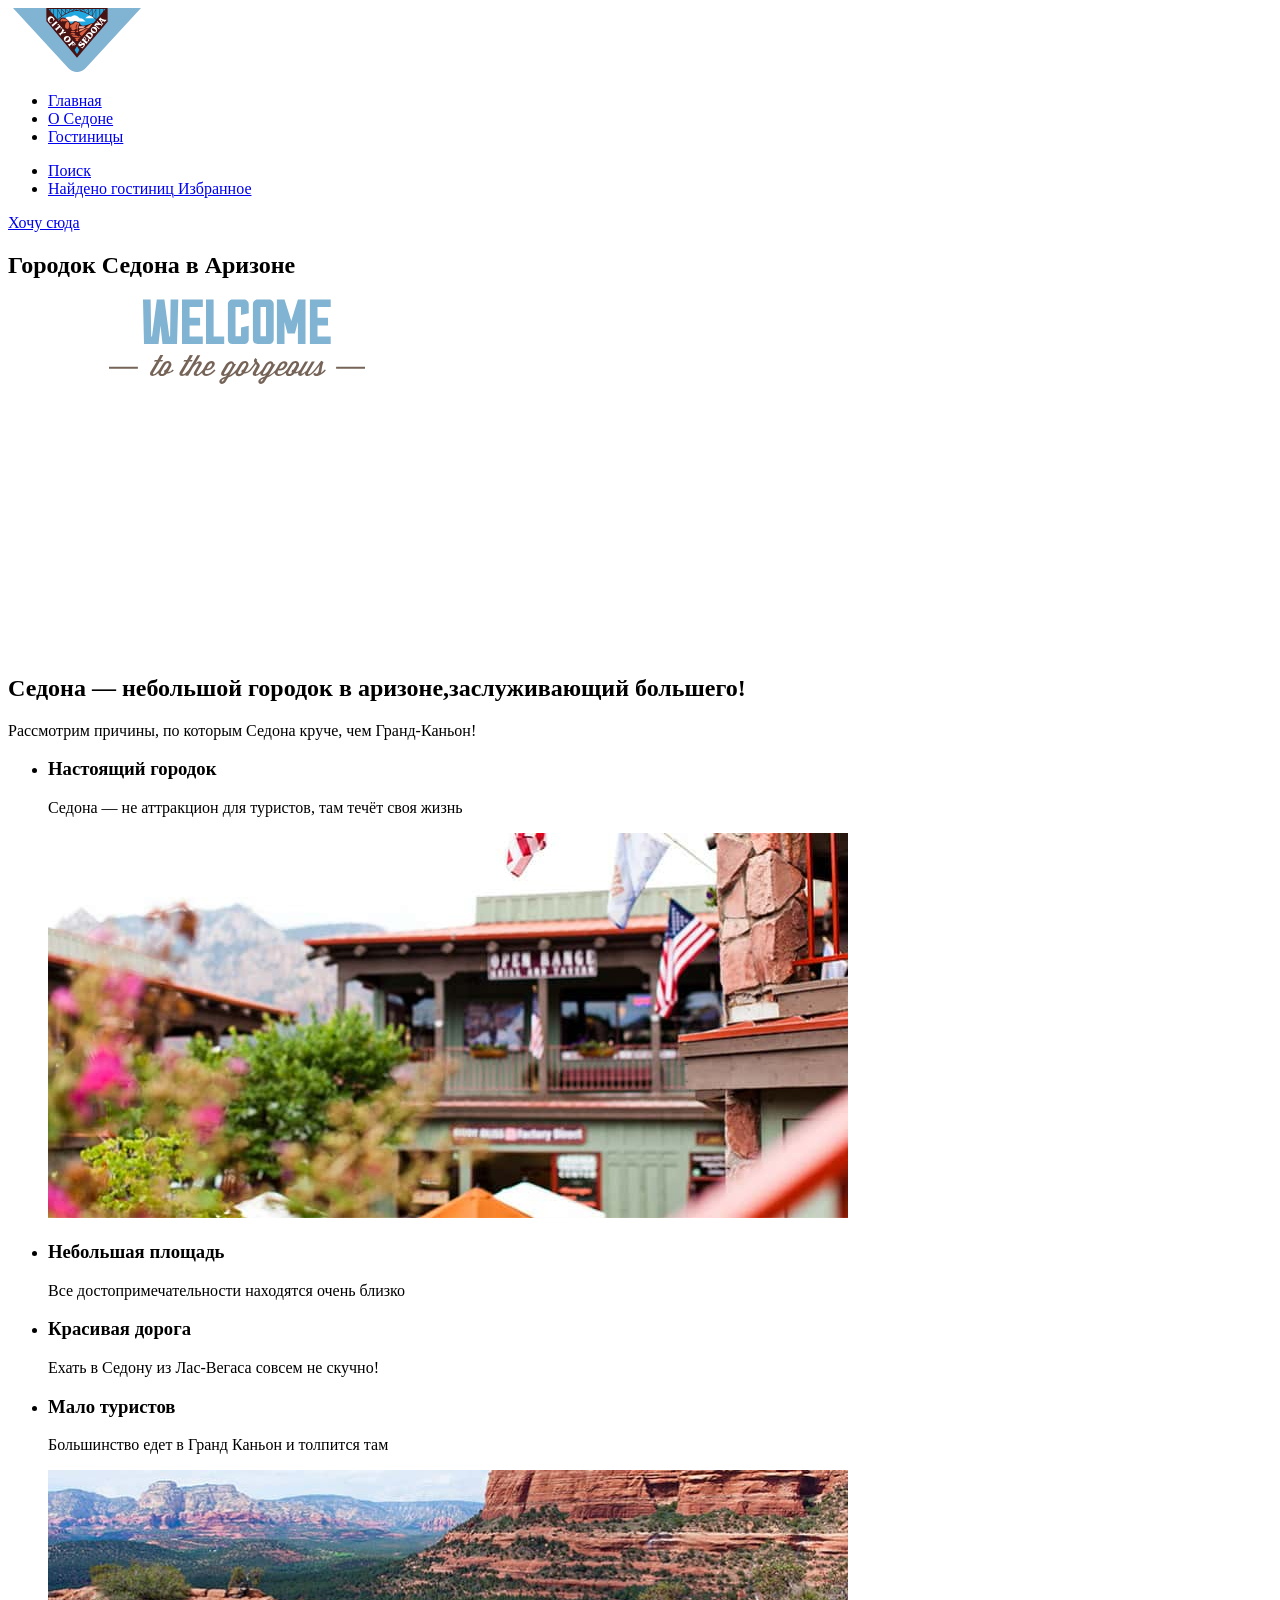
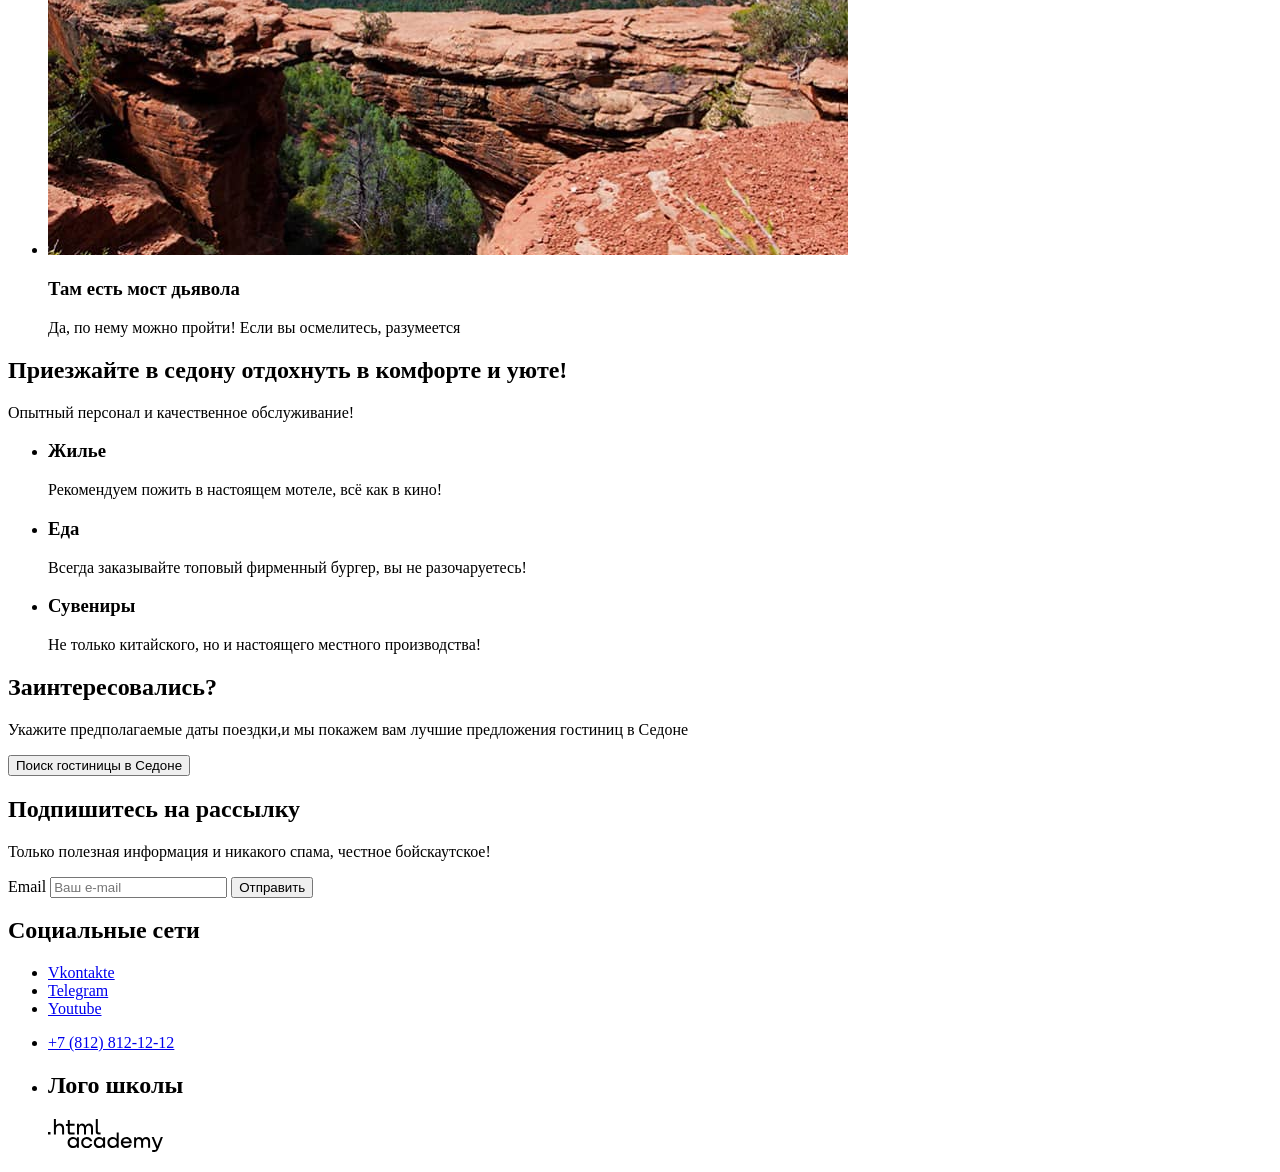
==== index.html @ 01685d56 "Добавляет все изображения" ====
<!DOCTYPE html>
<html lang="ru">

  <head>
    <meta charset="utf-8">
    <title>Седона-небольшой городок в Аризоне!</title>
  </head>

  <body>
    <header class="page-hedaer">
      <a href="/"><img class="page-header-logo" src="images/logo/logo-sedona.svg" width="138" height="64" alt="Логотип городка Седона в Аризоне"></a>
      <nav class="navigation">
        <ul class="navigation-list">
          <li class="navigation-item">
            <a class="navigation-link current" href="index.html">Главная</a>
          </li>
          <li class="navigation-item">
            <a class="navigation-link" href="#">О Седоне</a>
          </li>
          <li class="navigation-item">
            <a class="navigation-link" href="catalog.html">Гостиницы</a>
          </li>
        </ul>
        <ul class="navigation-list navigation-user">
          <li class="navigation-item">
            <a class="navigation-link-search" href="#">
              <span class="visualy-hidden">
                Поиск
              </span>
            </a>
          </li>
          <li class="navigation-item">
            <a class="navigation-link-favorites" href="#">
              <span class="visually-hidden">
                <span class="favorite-number">Найдено гостиниц</span>
                Избранное
              </span>
            </a>
          </li>
        </ul>
      </nav>
      <a class="navigation-button" href="#">Хочу сюда</a>
    </header>
    <main class="main-index">
      <section class="hero">
        <h1 class="visually-hidden">Городок Седона в Аризоне</h1>
        <img class="logo" src="images/logo/logo-welcome.svg" width="458" height="352" alt="Welcome to the gargeous Sedona, because the Grand Canyon sucks!">
      </section>
      <section class="advantages-photo">
        <h2 class="main-title">Седона — небольшой городок в аризоне,заслуживающий большего!</h2>
        <p class="main-description">Рассмотрим причины, по которым Седона круче, чем Гранд-Каньон!</p>
        <ul class="advantages-list">
          <li class="advantages-item-main">
            <h3 class="advantages-title-main">Настоящий городок</h3>
            <p class="advantages-description-main">Седона — не аттракцион для туристов, там течёт своя жизнь</p>
            <img class="advantages-sity" src="images/photo-1.jpg" width="800" height="385" alt="улицы Седоны">
          </li>
          <li class="advantages-item">
            <h3 class="advantages-title">Небольшая площадь</h3>
            <p class="advantages-description">Все достопримечательности находятся очень близко</p>
          </li>
          <li class="advantages-item-also">
            <h3 class="advantages-title">Красивая дорога</h3>
            <p class="advantages-description">Ехать в Седону из Лас-Вегаса совсем не скучно!</p>
          </li>
          <li class="advantages-item">
            <h3 class="advantages-title">Мало туристов</h3>
            <p class="advantages-description">Большинство едет в Гранд Каньон и толпится там</p>
          </li>
          <li class="advantages-item-photo">
            <img class="advantages-mountain" src="images/photo-2.jpg" width="800" height="385" alt="фотография моста дьявола">
            <h3 class="advantages-title-main">Там есть мост дьявола</h3>
            <p class="advantages-description-main">Да, по нему можно пройти! Если вы осмелитесь, разумеется</p>
          </li>
        </ul>
      </section>
      <section class="services">
        <h2 class="services-title">Приезжайте в седону отдохнуть в комфорте и уюте!</h2>
        <p class="services-description">Опытный персонал и качественное обслуживание!</p>
        <ul class="services-list">
          <li class="services-item-also">
            <h3 class="services-title">Жилье</h3>
            <p class="services-description">Рекомендуем пожить в настоящем мотеле, всё как в кино!</p>
          </li>
          <li class="services-item">
            <h3 class="services-item">Еда</h3>
            <p class="services-description">Всегда заказывайте топовый фирменный бургер, вы не разочаруетесь!</p>
          </li>
          <li class="services-item-also">
            <h3 class="services-title">Сувениры</h3>
            <p class="services-description">Не только китайского, но и настоящего местного производства!</p>
          </li>
        </ul>
      </section>
      <section class="booking">
        <h2 class="booking-title">Заинтересовались?</h2>
        <p class="booking-description">Укажите предполагаемые даты поездки,и мы покажем вам лучшие предложения гостиниц
          в Седоне</p>
        <button class="search" type="button">Поиск гостиницы в Седоне</button>
      </section>
      <section class="subscribe">
        <h2 class="subscribe-title">Подпишитесь на рассылку</h2>
        <p class="subscribe-description">Только полезная информация и никакого спама, честное бойскаутское!</p>
        <form class="newsletter-form" action="https://echo.htmlacademy.ru/" method="post">
          <label for="newsletter-email">Email</label>
          <input class="field" placeholder="Ваш e-mail" type="email" name="newsletter-email" id="newsletter-email"
            required>
          <button class="button newsletter-button" type="submit">Отправить</button>
        </form>
      </section>
    </main>
    <footer class="page-footer">
      <section class="footer-social">
        <h2 class="visually-hidden">Социальные сети</h2>
        <ul class="social-list">
          <li class="social-item">
            <a class="social" href="https://vk.com/htmlacademy">
              <span class="visually-hidden">Vkontakte</span>
            </a>
          </li>
          <li class="social-item">
            <a class="social" href="https://t.me/htmlacademy">
              <span class="visually-hidden">Telegram</span>
            </a>
          </li>
          <li class="social-item">
            <a class="social" href="https://www.youtube.com/user/htmlacademyru">
              <span class="visually-hidden">Youtube</span>
            </a>
          </li>
        </ul>
        <ul>
          <li>
            <a class="footer-contacts-address-phone" href="tel:+7812812112">+7 (812) 812-12-12</a>
          </li>
        </ul>
        <ul>
          <li>
            <h2 class="visually-hidden">Лого школы</h2>
            <a href="https://htmlacademy.ru"><img class="footer-school-logo" src="images/logo/logo-htmlacademy.svg" width="115" height="33" alt="Логотип HTML ACADEMY"></a>
          </li>
        </ul>
      </section>
    </footer>
  </body>

</html>
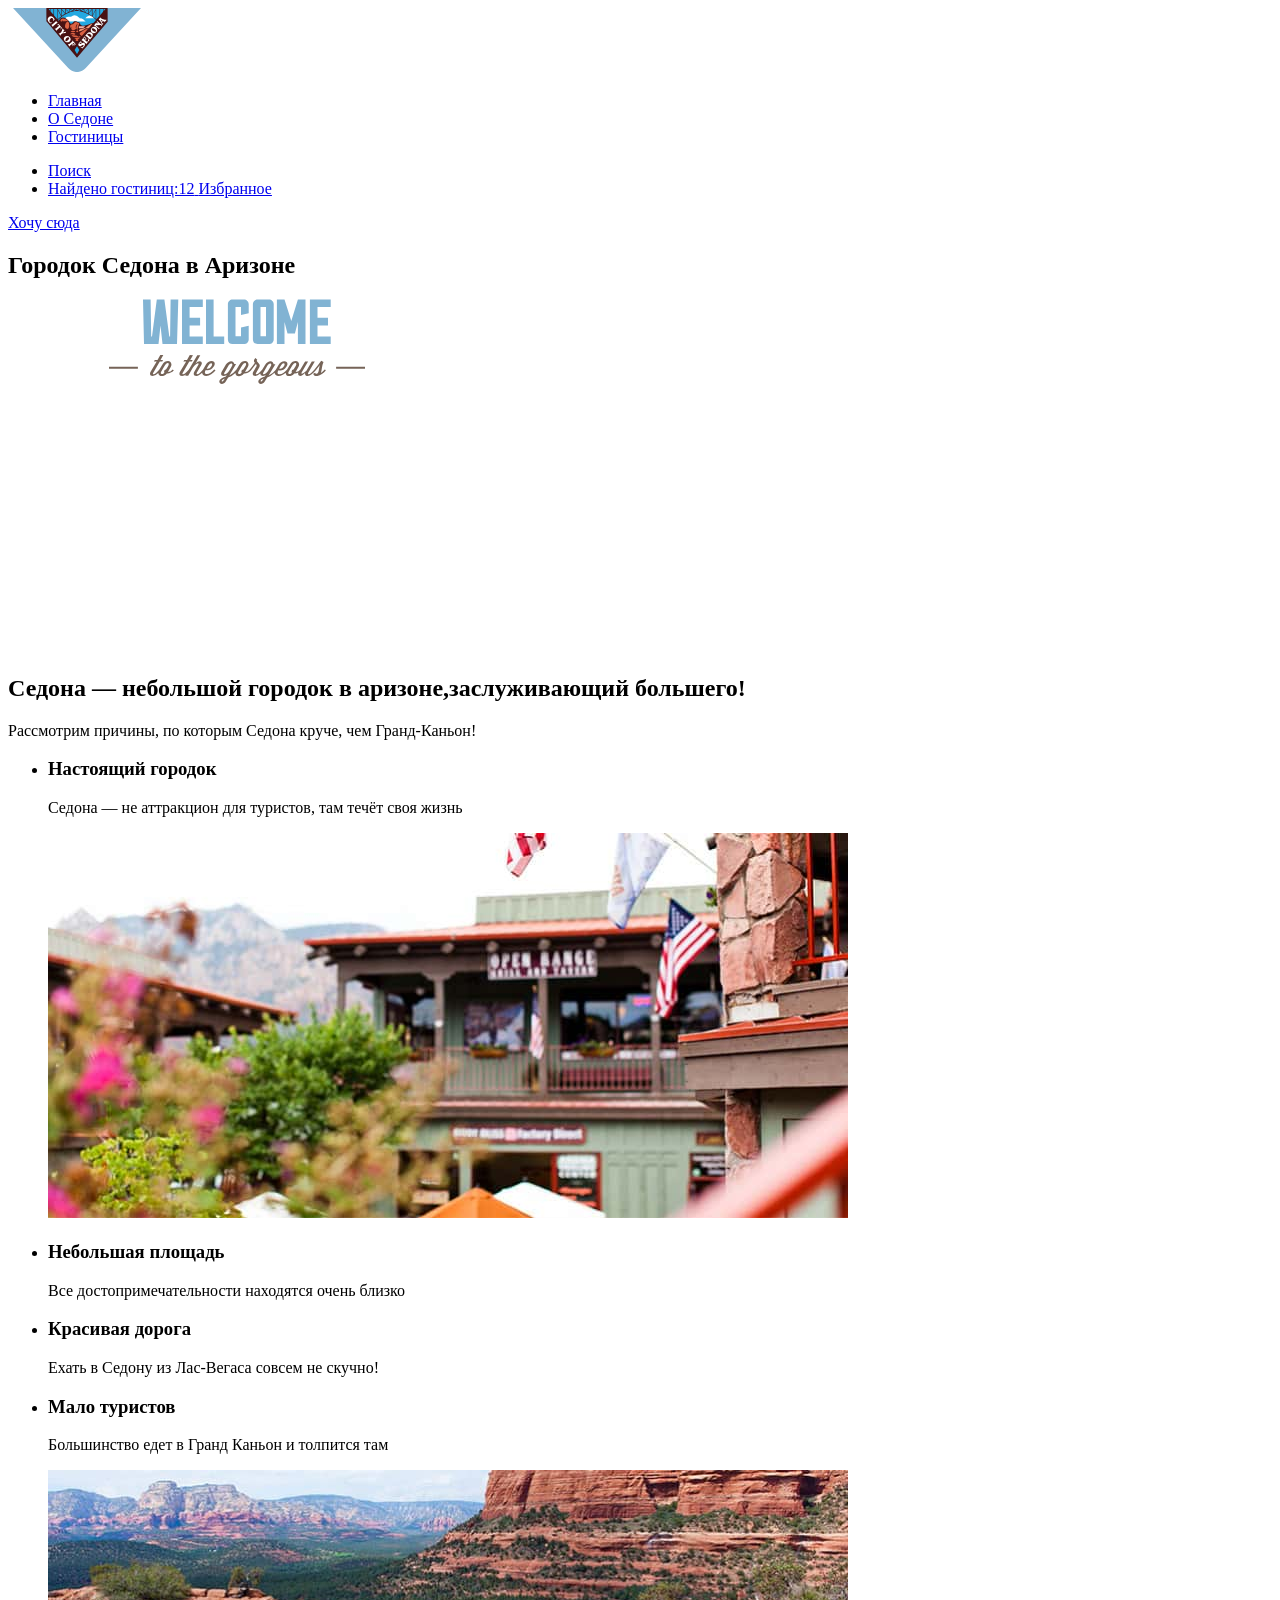
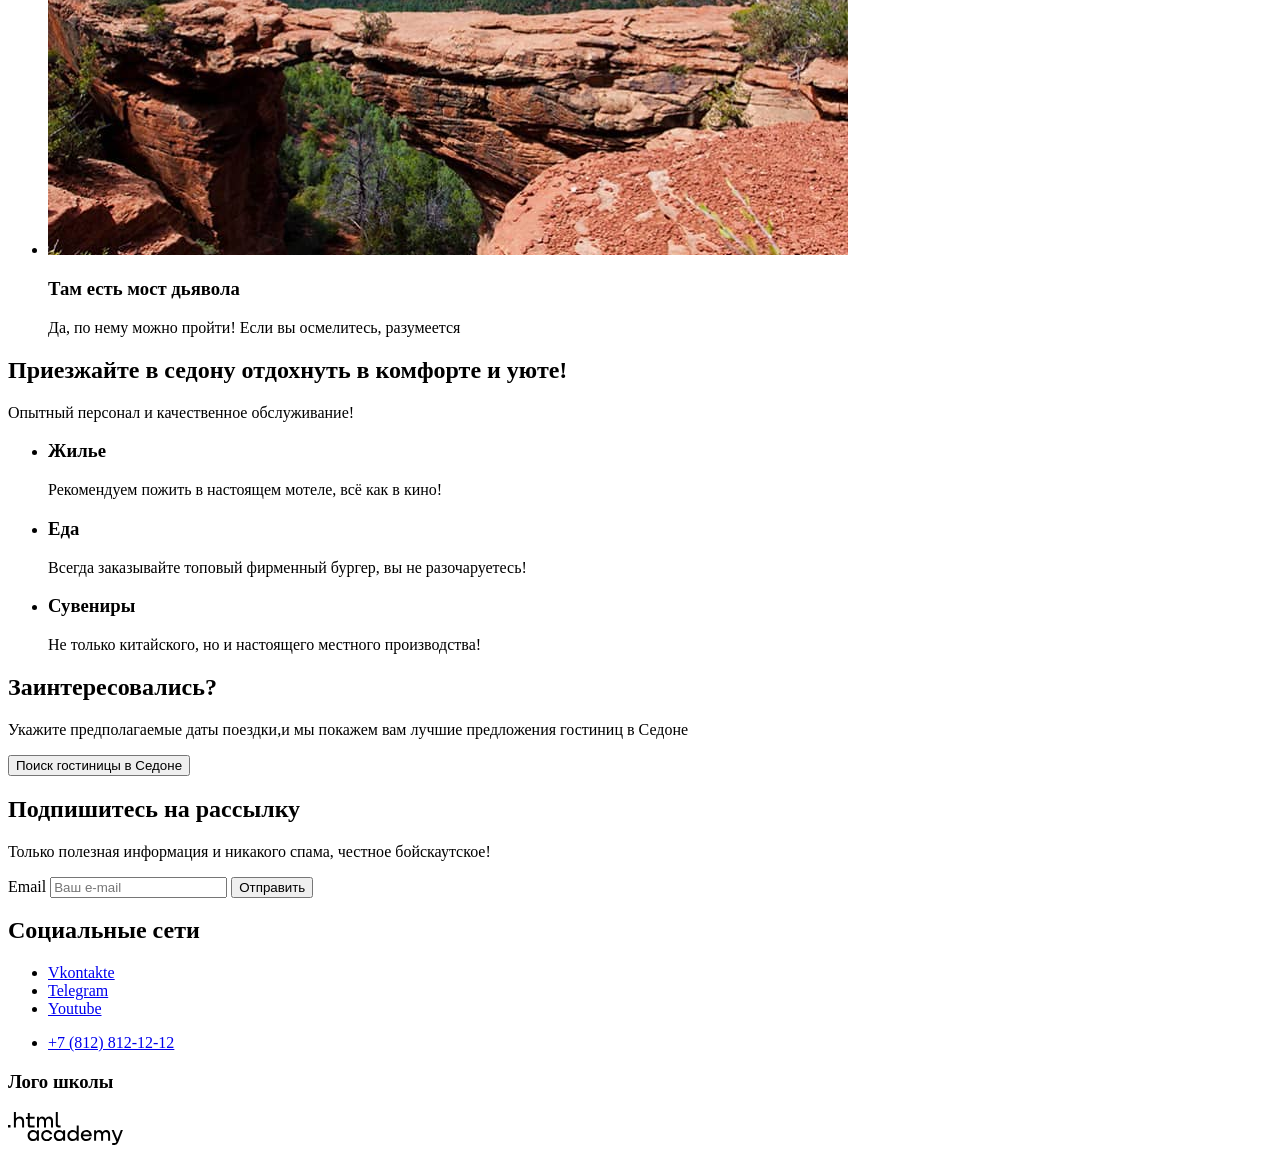
==== commit 06d31fa0: "Исправляет ошибки,добавляет картинки" ====
--- a/index.html
+++ b/index.html
@@ -3,12 +3,14 @@
 
   <head>
     <meta charset="utf-8">
+    <link rel="stylesheet" href="style/style.css">
     <title>Седона-небольшой городок в Аризоне!</title>
   </head>
 
   <body>
     <header class="page-hedaer">
-      <a href="/"><img class="page-header-logo" src="images/logo/logo-sedona.svg" width="138" height="64" alt="Логотип городка Седона в Аризоне"></a>
+      <a href="/"><img class="page-header-logo" src="images/logo/logo-sedona.svg" width="138" height="64"
+          alt="Логотип городка Седона в Аризоне"></a>
       <nav class="navigation">
         <ul class="navigation-list">
           <li class="navigation-item">
@@ -31,8 +33,8 @@
           </li>
           <li class="navigation-item">
             <a class="navigation-link-favorites" href="#">
+              <span class="favorite-number">Найдено гостиниц:12</span>
               <span class="visually-hidden">
-                <span class="favorite-number">Найдено гостиниц</span>
                 Избранное
               </span>
             </a>
@@ -44,7 +46,8 @@
     <main class="main-index">
       <section class="hero">
         <h1 class="visually-hidden">Городок Седона в Аризоне</h1>
-        <img class="logo" src="images/logo/logo-welcome.svg" width="458" height="352" alt="Welcome to the gargeous Sedona, because the Grand Canyon sucks!">
+        <img class="logo" src="images/logo/logo-welcome.svg" width="458" height="352"
+          alt="Welcome to the gargeous Sedona, because the Grand Canyon sucks!">
       </section>
       <section class="advantages-photo">
         <h2 class="main-title">Седона — небольшой городок в аризоне,заслуживающий большего!</h2>
@@ -68,7 +71,8 @@
             <p class="advantages-description">Большинство едет в Гранд Каньон и толпится там</p>
           </li>
           <li class="advantages-item-photo">
-            <img class="advantages-mountain" src="images/photo-2.jpg" width="800" height="385" alt="фотография моста дьявола">
+            <img class="advantages-mountain" src="images/photo-2.jpg" width="800" height="385"
+              alt="фотография моста дьявола">
             <h3 class="advantages-title-main">Там есть мост дьявола</h3>
             <p class="advantages-description-main">Да, по нему можно пройти! Если вы осмелитесь, разумеется</p>
           </li>
@@ -134,12 +138,10 @@
             <a class="footer-contacts-address-phone" href="tel:+7812812112">+7 (812) 812-12-12</a>
           </li>
         </ul>
-        <ul>
-          <li>
-            <h2 class="visually-hidden">Лого школы</h2>
+        <section class="logo">
+          <h3 class="visually-hidden">Лого школы</h3>
             <a href="https://htmlacademy.ru"><img class="footer-school-logo" src="images/logo/logo-htmlacademy.svg" width="115" height="33" alt="Логотип HTML ACADEMY"></a>
-          </li>
-        </ul>
+        </section>
       </section>
     </footer>
   </body>
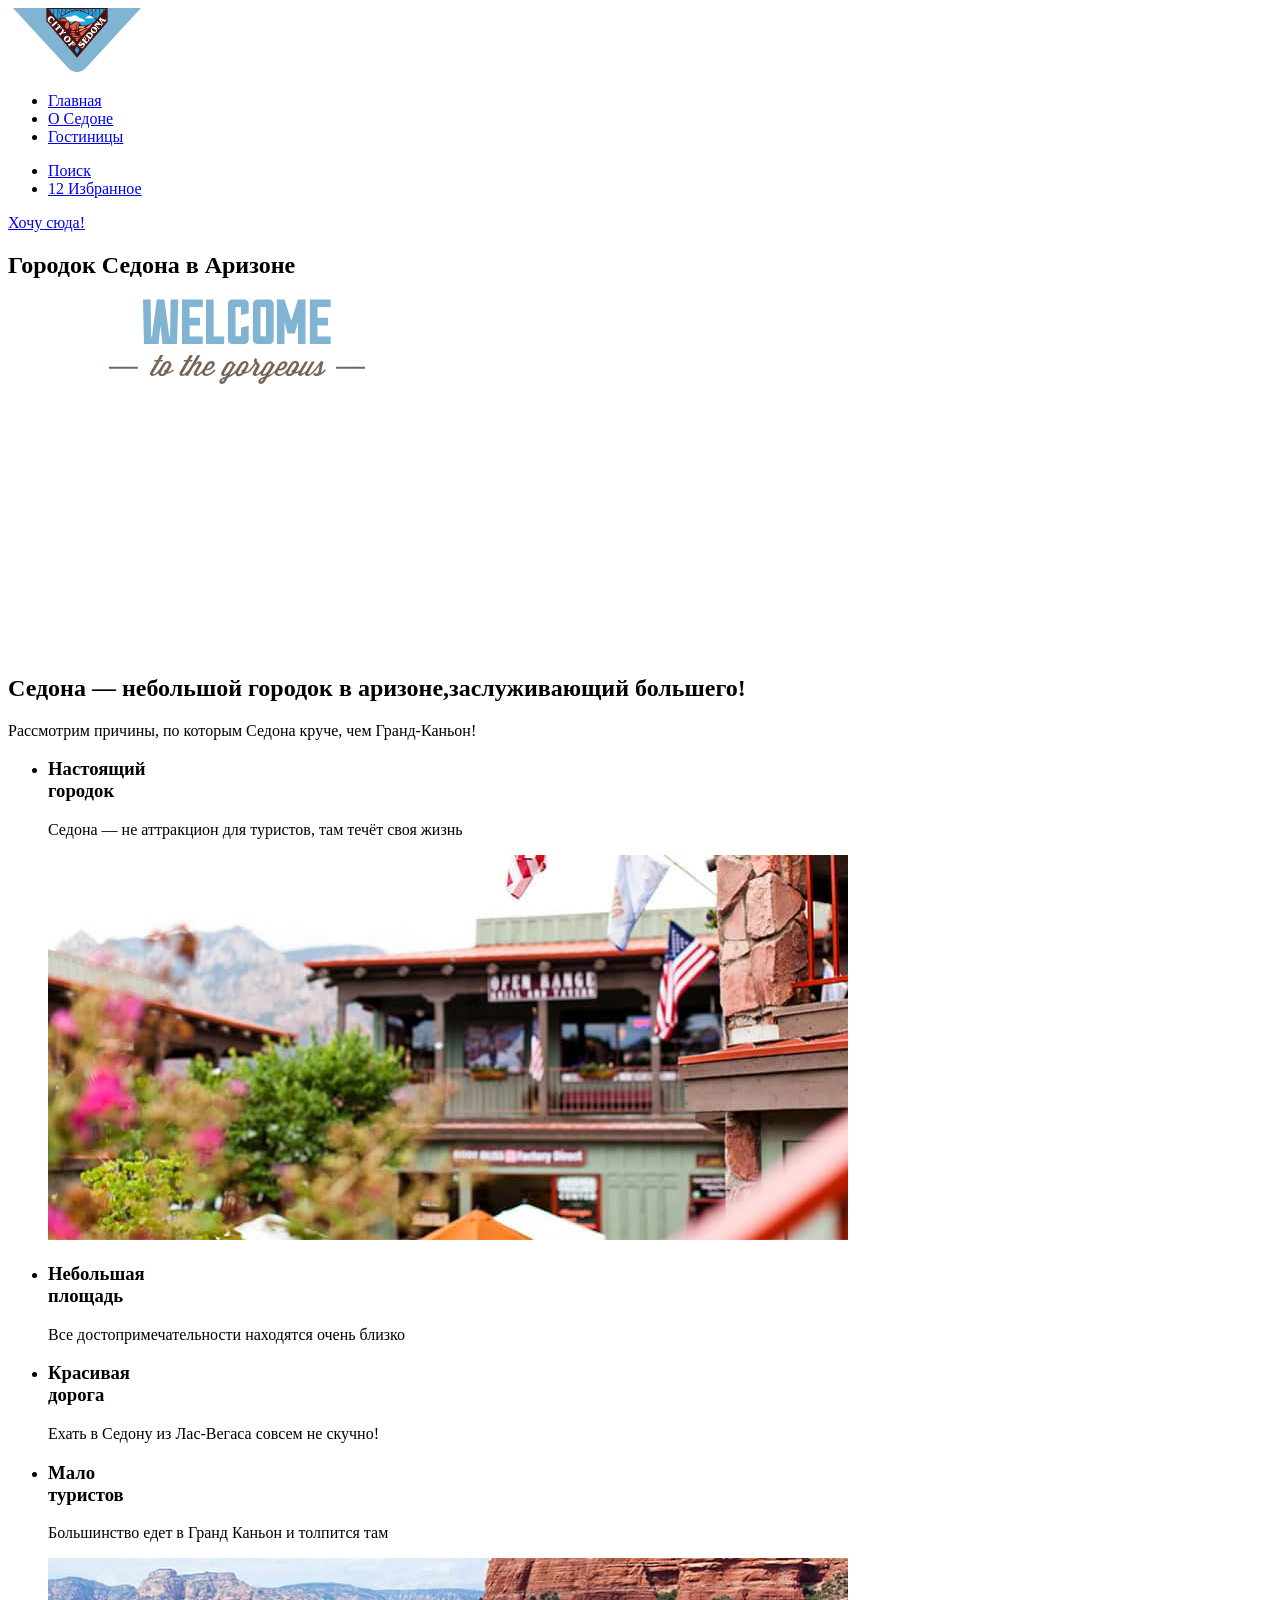
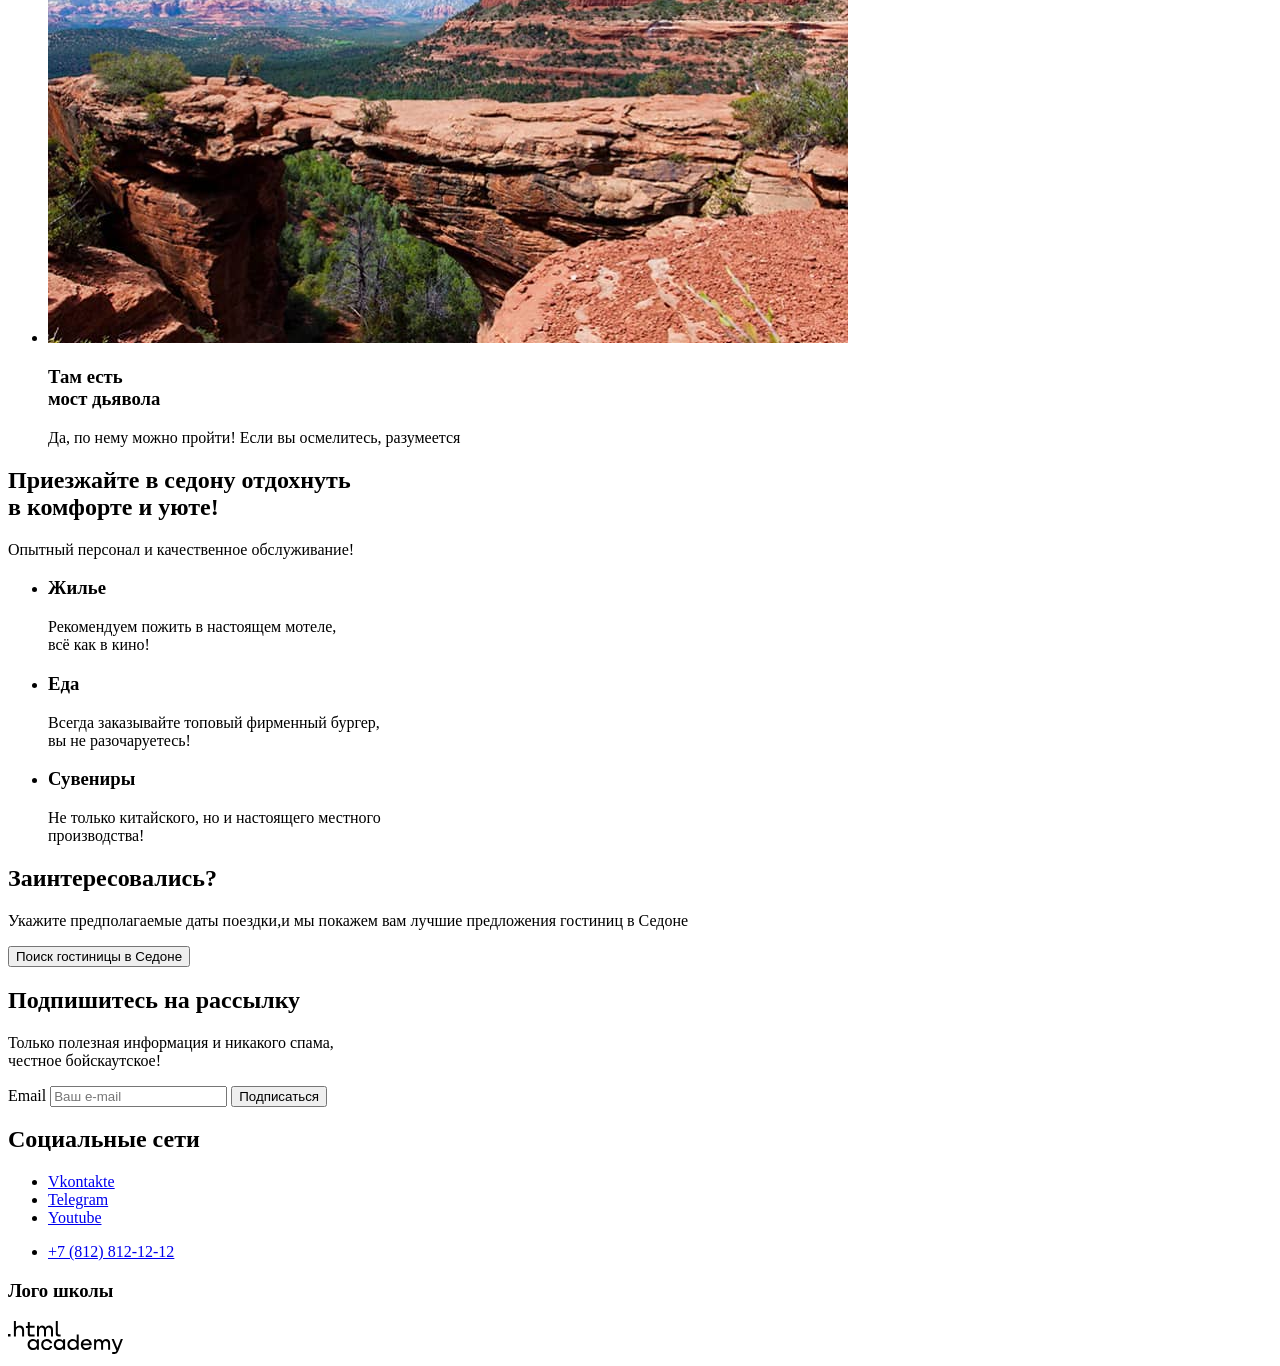
==== commit ff4d8635: "Добавляет стили" ====
--- a/index.html
+++ b/index.html
@@ -8,13 +8,14 @@
   </head>
 
   <body>
-    <header class="page-hedaer">
+    <div class="background">
+    <header class="page-header">
       <a href="/"><img class="page-header-logo" src="images/logo/logo-sedona.svg" width="138" height="64"
           alt="Логотип городка Седона в Аризоне"></a>
       <nav class="navigation">
         <ul class="navigation-list">
           <li class="navigation-item">
-            <a class="navigation-link current" href="index.html">Главная</a>
+            <a class="navigation-link-current" href="index.html">Главная</a>
           </li>
           <li class="navigation-item">
             <a class="navigation-link" href="#">О Седоне</a>
@@ -24,16 +25,16 @@
           </li>
         </ul>
         <ul class="navigation-list navigation-user">
-          <li class="navigation-item">
+          <li class="navigation-item-search">
             <a class="navigation-link-search" href="#">
-              <span class="visualy-hidden">
+              <span class="visually-hidden">
                 Поиск
               </span>
             </a>
           </li>
           <li class="navigation-item">
             <a class="navigation-link-favorites" href="#">
-              <span class="favorite-number">Найдено гостиниц:12</span>
+              <span class="favorite-number">12</span>
               <span class="visually-hidden">
                 Избранное
               </span>
@@ -41,7 +42,7 @@
           </li>
         </ul>
       </nav>
-      <a class="navigation-button" href="#">Хочу сюда</a>
+      <a class="navigation-button" href="#">Хочу сюда!</a>
     </header>
     <main class="main-index">
       <section class="hero">
@@ -50,67 +51,82 @@
           alt="Welcome to the gargeous Sedona, because the Grand Canyon sucks!">
       </section>
       <section class="advantages-photo">
-        <h2 class="main-title">Седона — небольшой городок в аризоне,заслуживающий большего!</h2>
-        <p class="main-description">Рассмотрим причины, по которым Седона круче, чем Гранд-Каньон!</p>
+        <div class="main">
+          <h2 class="main-title">Седона — небольшой городок в аризоне,заслуживающий большего!</h2>
+          <p class="main-description">Рассмотрим причины, по которым Седона круче, чем Гранд-Каньон!</p>
+        </div>
         <ul class="advantages-list">
           <li class="advantages-item-main">
-            <h3 class="advantages-title-main">Настоящий городок</h3>
-            <p class="advantages-description-main">Седона — не аттракцион для туристов, там течёт своя жизнь</p>
+            <div class="text-content">
+              <h3 class="advantages-title-main">Настоящий<br>городок</h3>
+              <p class="advantages-description-main">Седона — не аттракцион для туристов, там течёт своя жизнь</p>
+            </div>
             <img class="advantages-sity" src="images/photo-1.jpg" width="800" height="385" alt="улицы Седоны">
           </li>
-          <li class="advantages-item">
-            <h3 class="advantages-title">Небольшая площадь</h3>
-            <p class="advantages-description">Все достопримечательности находятся очень близко</p>
-          </li>
-          <li class="advantages-item-also">
-            <h3 class="advantages-title">Красивая дорога</h3>
-            <p class="advantages-description">Ехать в Седону из Лас-Вегаса совсем не скучно!</p>
-          </li>
-          <li class="advantages-item">
-            <h3 class="advantages-title">Мало туристов</h3>
-            <p class="advantages-description">Большинство едет в Гранд Каньон и толпится там</p>
-          </li>
-          <li class="advantages-item-photo">
+          <div class="advantages-text">
+            <li class="advantages-item">
+              <h3 class="advantages-title">Небольшая<br>площадь</h3>
+              <p class="advantages-description">Все достопримечательности находятся очень близко</p>
+            </li>
+            <li class="advantages-item also">
+              <h3 class="advantages-title">Красивая<br> дорога</h3>
+              <p class="advantages-description">Ехать в Седону из Лас-Вегаса совсем не скучно!</p>
+            </li>
+            <li class="advantages-item">
+              <h3 class="advantages-title">Мало<br> туристов</h3>
+              <p class="advantages-description">Большинство едет в Гранд Каньон и толпится там</p>
+            </li>
+          </div>
+          <li class="advantages-item-main">
             <img class="advantages-mountain" src="images/photo-2.jpg" width="800" height="385"
               alt="фотография моста дьявола">
-            <h3 class="advantages-title-main">Там есть мост дьявола</h3>
-            <p class="advantages-description-main">Да, по нему можно пройти! Если вы осмелитесь, разумеется</p>
+            <div class="text-content">
+              <h3 class="advantages-title-main">Там есть<br>мост дьявола</h3>
+              <p class="advantages-description-main">Да, по нему можно пройти! Если вы осмелитесь, разумеется</p>
+            </div>
           </li>
         </ul>
       </section>
       <section class="services">
-        <h2 class="services-title">Приезжайте в седону отдохнуть в комфорте и уюте!</h2>
-        <p class="services-description">Опытный персонал и качественное обслуживание!</p>
+        <div class="main-serv">
+          <h2 class="main-title">Приезжайте в седону отдохнуть<br> в комфорте и уюте!</h2>
+          <p class="main-description">Опытный персонал и качественное обслуживание!</p>
+        </div>
         <ul class="services-list">
-          <li class="services-item-also">
-            <h3 class="services-title">Жилье</h3>
-            <p class="services-description">Рекомендуем пожить в настоящем мотеле, всё как в кино!</p>
+          <div class="advantages-text">
+          <li class="services-item also">
+           <h3 class="services-title">Жилье</h3>
+            <p class="services-description">Рекомендуем пожить в настоящем мотеле,<br> всё как в кино!</p>
           </li>
-          <li class="services-item">
-            <h3 class="services-item">Еда</h3>
-            <p class="services-description">Всегда заказывайте топовый фирменный бургер, вы не разочаруетесь!</p>
+          <li class="services-item no-bacground">
+            <h3 class="services-title ">Еда</h3>
+            <p class="services-description">Всегда заказывайте топовый фирменный бургер,<br> вы не разочаруетесь!</p>
           </li>
-          <li class="services-item-also">
+          <li class="services-item also">
             <h3 class="services-title">Сувениры</h3>
-            <p class="services-description">Не только китайского, но и настоящего местного производства!</p>
+            <p class="services-description">Не только китайского, но и настоящего местного<br> производства!</p>
           </li>
+          </div>
         </ul>
       </section>
       <section class="booking">
-        <h2 class="booking-title">Заинтересовались?</h2>
+        <h2 class="main-title">Заинтересовались?</h2>
         <p class="booking-description">Укажите предполагаемые даты поездки,и мы покажем вам лучшие предложения гостиниц
           в Седоне</p>
         <button class="search" type="button">Поиск гостиницы в Седоне</button>
       </section>
       <section class="subscribe">
         <h2 class="subscribe-title">Подпишитесь на рассылку</h2>
-        <p class="subscribe-description">Только полезная информация и никакого спама, честное бойскаутское!</p>
+        <p class="subscribe-description">Только полезная информация и никакого спама,<br> честное бойскаутское!</p>
+        <div class="form">
         <form class="newsletter-form" action="https://echo.htmlacademy.ru/" method="post">
-          <label for="newsletter-email">Email</label>
-          <input class="field" placeholder="Ваш e-mail" type="email" name="newsletter-email" id="newsletter-email"
+          <label class="visually-hidden" for="newsletter-email">Email</label>
+           <input class="field" placeholder="Ваш e-mail" type="email" name="newsletter-email" id="newsletter-email"
             required>
-          <button class="button newsletter-button" type="submit">Отправить</button>
+          <button class="newsletter-button" type="submit">Подписаться</button>
+
         </form>
+        </div>
       </section>
     </main>
     <footer class="page-footer">
@@ -140,10 +156,12 @@
         </ul>
         <section class="logo">
           <h3 class="visually-hidden">Лого школы</h3>
-            <a href="https://htmlacademy.ru"><img class="footer-school-logo" src="images/logo/logo-htmlacademy.svg" width="115" height="33" alt="Логотип HTML ACADEMY"></a>
+          <a href="https://htmlacademy.ru"><img class="footer-school-logo" src="images/logo/logo-htmlacademy.svg"
+              width="115" height="33" alt="Логотип HTML ACADEMY"></a>
         </section>
       </section>
     </footer>
+    </div>
   </body>
 
 </html>
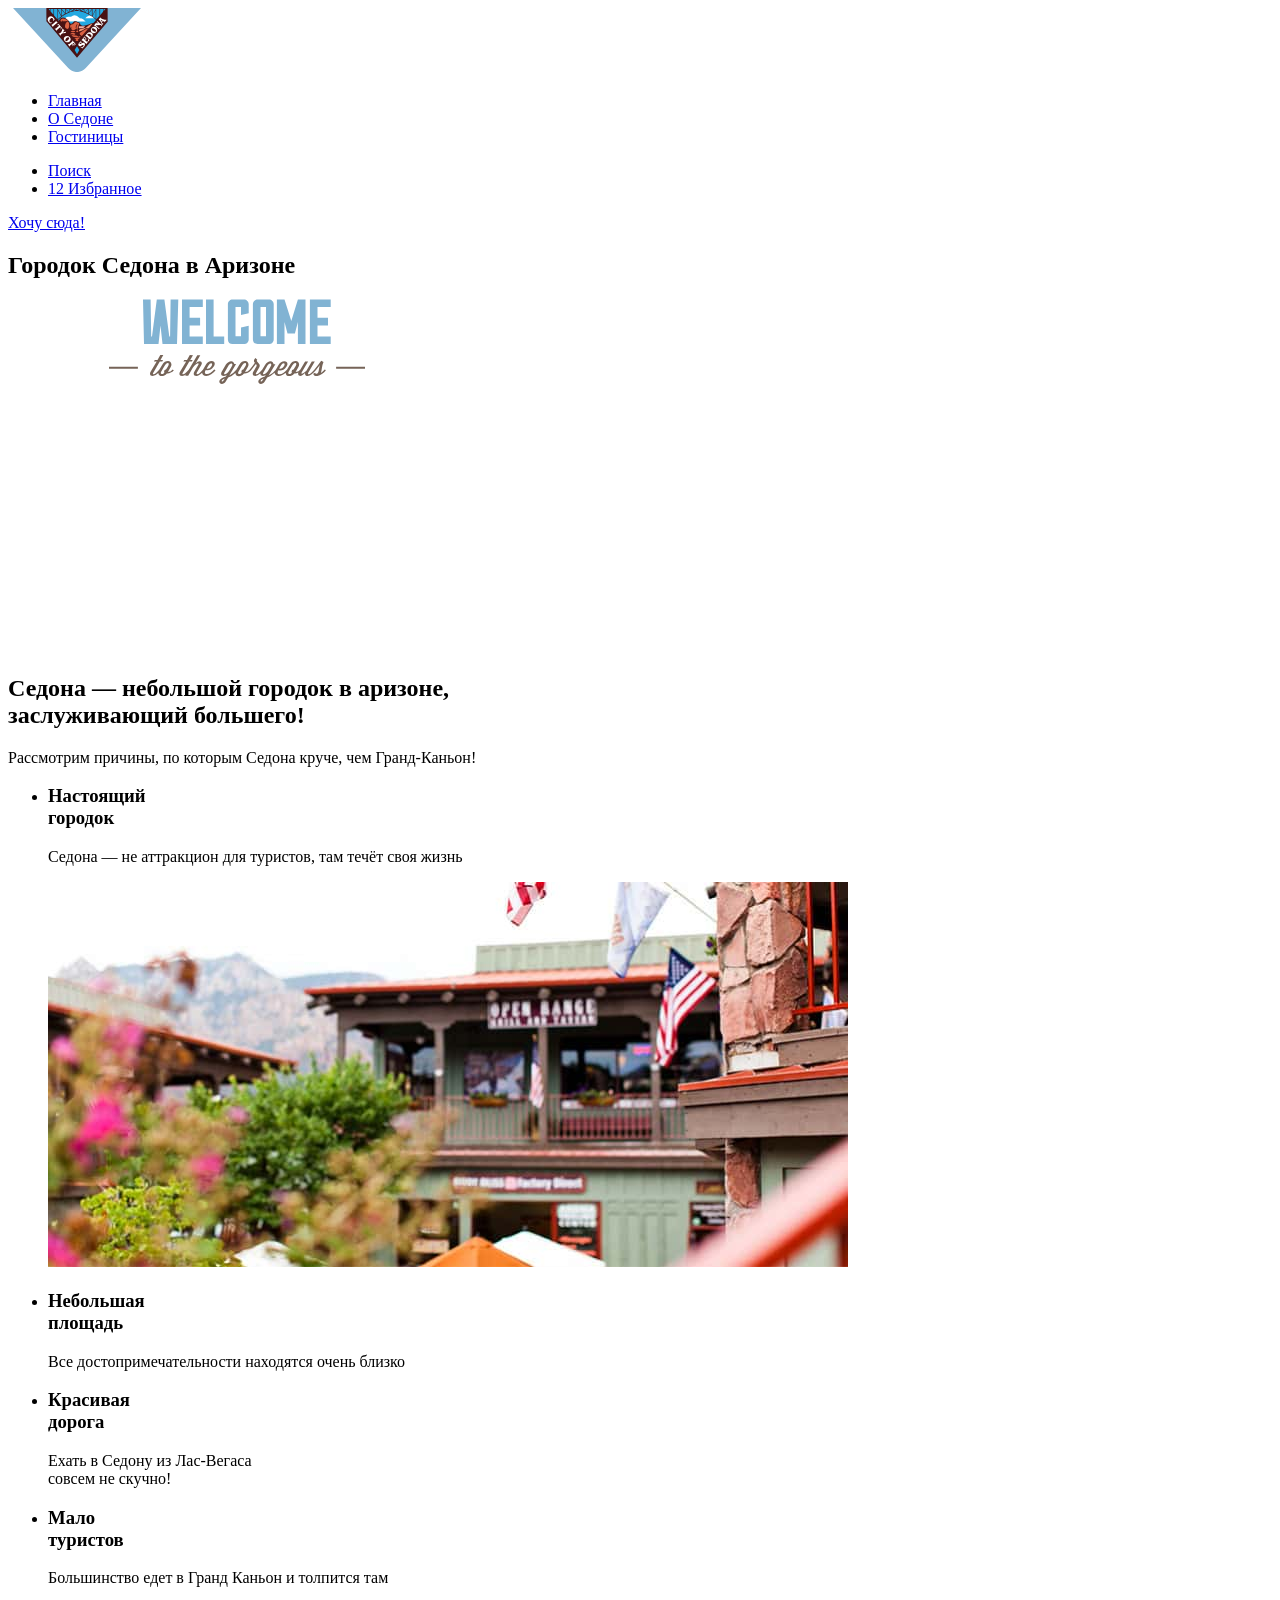
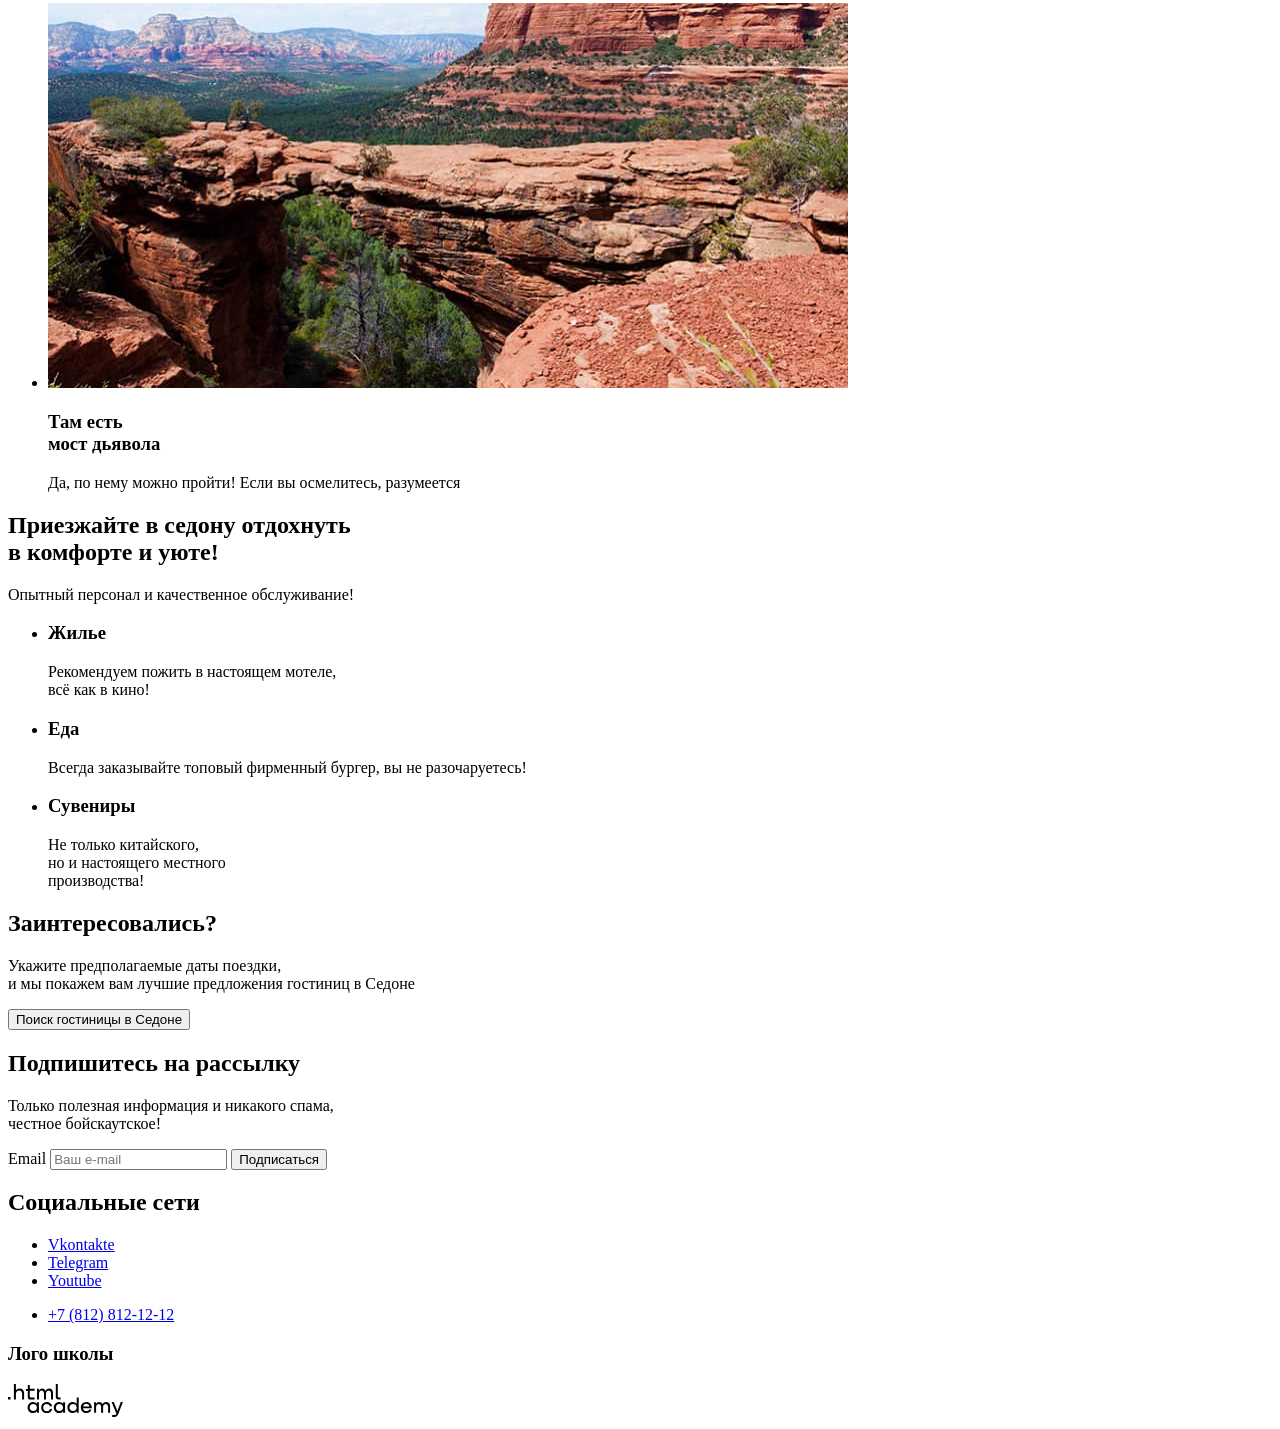
==== commit a2f6416d: "Стилизует каталог и главную" ====
--- a/index.html
+++ b/index.html
@@ -9,158 +9,159 @@
 
   <body>
     <div class="background">
-    <header class="page-header">
-      <a href="/"><img class="page-header-logo" src="images/logo/logo-sedona.svg" width="138" height="64"
-          alt="Логотип городка Седона в Аризоне"></a>
-      <nav class="navigation">
-        <ul class="navigation-list">
-          <li class="navigation-item">
-            <a class="navigation-link-current" href="index.html">Главная</a>
-          </li>
-          <li class="navigation-item">
-            <a class="navigation-link" href="#">О Седоне</a>
-          </li>
-          <li class="navigation-item">
-            <a class="navigation-link" href="catalog.html">Гостиницы</a>
-          </li>
-        </ul>
-        <ul class="navigation-list navigation-user">
-          <li class="navigation-item-search">
-            <a class="navigation-link-search" href="#">
-              <span class="visually-hidden">
-                Поиск
-              </span>
-            </a>
-          </li>
-          <li class="navigation-item">
-            <a class="navigation-link-favorites" href="#">
-              <span class="favorite-number">12</span>
-              <span class="visually-hidden">
-                Избранное
-              </span>
-            </a>
-          </li>
-        </ul>
-      </nav>
-      <a class="navigation-button" href="#">Хочу сюда!</a>
-    </header>
-    <main class="main-index">
-      <section class="hero">
-        <h1 class="visually-hidden">Городок Седона в Аризоне</h1>
-        <img class="logo" src="images/logo/logo-welcome.svg" width="458" height="352"
-          alt="Welcome to the gargeous Sedona, because the Grand Canyon sucks!">
-      </section>
-      <section class="advantages-photo">
-        <div class="main">
-          <h2 class="main-title">Седона — небольшой городок в аризоне,заслуживающий большего!</h2>
-          <p class="main-description">Рассмотрим причины, по которым Седона круче, чем Гранд-Каньон!</p>
-        </div>
-        <ul class="advantages-list">
-          <li class="advantages-item-main">
-            <div class="text-content">
-              <h3 class="advantages-title-main">Настоящий<br>городок</h3>
-              <p class="advantages-description-main">Седона — не аттракцион для туристов, там течёт своя жизнь</p>
+      <header class="page-header">
+        <a href="/"><img class="page-header-logo" src="images/logo/logo-sedona.svg" width="138" height="64"
+            alt="Логотип городка Седона в Аризоне"></a>
+        <nav class="navigation">
+          <ul class="navigation-list">
+            <li class="navigation-item">
+              <a class="navigation-link current" href="index.html">Главная</a>
+            </li>
+            <li class="navigation-item">
+              <a class="navigation-link" href="#">О Седоне</a>
+            </li>
+            <li class="navigation-item">
+              <a class="navigation-link" href="catalog.html">Гостиницы</a>
+            </li>
+          </ul>
+          <ul class="navigation-user">
+            <li class="navigation-item-search">
+              <a class="navigation-link-search" href="#">
+                <span class="visually-hidden">
+                  Поиск
+                </span>
+              </a>
+            </li>
+            <li class="navigation-item-favorites">
+              <a class="navigation-link-favorites" href="#">
+                <span class="favorite-number">12</span>
+                <span class="visually-hidden">
+                  Избранное
+                </span>
+              </a>
+            </li>
+          </ul>
+        </nav>
+        <a class="navigation-button" href="#">Хочу сюда!</a>
+      </header>
+      <main class="main-index">
+        <section class="hero">
+          <h1 class="visually-hidden">Городок Седона в Аризоне</h1>
+          <img class="main-logo" src="images/logo/logo-welcome.svg" width="458" height="352"
+            alt="Welcome to the gargeous Sedona, because the Grand Canyon sucks!">
+        </section>
+        <section class="advantages-photo">
+          <div class="main">
+            <h2 class="main-title">Седона — небольшой городок в аризоне,<br>заслуживающий большего!</h2>
+            <p class="main-description">Рассмотрим причины, по которым Седона круче, чем Гранд-Каньон!</p>
+          </div>
+          <ul class="advantages-list">
+            <li class="advantages-item-main">
+              <div class="text-content">
+                <h3 class="advantages-title-main">Настоящий<br>городок</h3>
+                <p class="advantages-description-main">Седона — не аттракцион для туристов, там течёт своя жизнь</p>
+              </div>
+              <img class="advantages-sity" src="images/photo-1.jpg" width="800" height="385" alt="улицы Седоны">
+            </li>
+            <div class="advantages-text">
+              <li class="advantages-item">
+                <h3 class="advantages-title">Небольшая<br>площадь</h3>
+                <p class="advantages-description">Все достопримечательности находятся очень близко</p>
+              </li>
+              <li class="advantages-item also">
+                <h3 class="advantages-title">Красивая<br> дорога</h3>
+                <p class="advantages-description">Ехать в Седону из Лас-Вегаса<br> совсем не скучно!</p>
+              </li>
+              <li class="advantages-item">
+                <h3 class="advantages-title">Мало<br> туристов</h3>
+                <p class="advantages-description">Большинство едет в Гранд Каньон и толпится там</p>
+              </li>
             </div>
-            <img class="advantages-sity" src="images/photo-1.jpg" width="800" height="385" alt="улицы Седоны">
-          </li>
-          <div class="advantages-text">
-            <li class="advantages-item">
-              <h3 class="advantages-title">Небольшая<br>площадь</h3>
-              <p class="advantages-description">Все достопримечательности находятся очень близко</p>
+            <li class="advantages-item-main">
+              <img class="advantages-mountain" src="images/photo-2.jpg" width="800" height="385"
+                alt="фотография моста дьявола">
+              <div class="text-content">
+                <h3 class="advantages-title-main">Там есть<br>мост дьявола</h3>
+                <p class="advantages-description-main">Да, по нему можно пройти! Если вы осмелитесь, разумеется</p>
+              </div>
             </li>
-            <li class="advantages-item also">
-              <h3 class="advantages-title">Красивая<br> дорога</h3>
-              <p class="advantages-description">Ехать в Седону из Лас-Вегаса совсем не скучно!</p>
+          </ul>
+        </section>
+        <section class="services">
+          <div class="main-serv">
+            <h2 class="main-title">Приезжайте в седону отдохнуть<br> в комфорте и уюте!</h2>
+            <p class="main-description">Опытный персонал и качественное обслуживание!</p>
+          </div>
+          <ul class="services-list">
+            <div class="advantages-text">
+              <li class="services-item also">
+                <h3 class="services-title house">Жилье</h3>
+                <p class="services-description">Рекомендуем пожить в настоящем мотеле,<br> всё как в кино!</p>
+              </li>
+              <li class="services-item no-bacground">
+                <h3 class="services-title food">Еда</h3>
+                <p class="services-description">Всегда заказывайте топовый фирменный бургер, вы не разочаруетесь!</p>
+              </li>
+              <li class="services-item also">
+                <h3 class="services-title gifts">Сувениры</h3>
+                <p class="services-description">Не только китайского, <br>но и настоящего местного<br> производства!</p>
+              </li>
+            </div>
+          </ul>
+        </section>
+        <section class="booking">
+          <h2 class="main-title">Заинтересовались?</h2>
+          <p class="booking-description">Укажите предполагаемые даты поездки,<br>и мы покажем вам лучшие предложения
+            гостиниц
+            в Седоне</p>
+          <button class="search" type="button">Поиск гостиницы в Седоне</button>
+        </section>
+        <section class="subscribe">
+          <h2 class="subscribe-title">Подпишитесь на рассылку</h2>
+          <p class="subscribe-description">Только полезная информация и никакого спама,<br> честное бойскаутское!</p>
+          <div class="form news">
+            <form class="newsletter-form" action="https://echo.htmlacademy.ru/" method="post">
+              <label class="visually-hidden" for="newsletter-email">Email</label>
+              <input class="field" placeholder="Ваш e-mail" type="email" name="newsletter-email" id="newsletter-email"
+                required>
+              <button class="newsletter-button" type="submit">Подписаться</button>
+
+            </form>
+          </div>
+        </section>
+      </main>
+      <footer class="page-footer">
+        <section class="footer-social">
+          <h2 class="visually-hidden">Социальные сети</h2>
+          <ul class="social-list">
+            <li class="social-item">
+              <a class="social-vk item" href="https://vk.com/htmlacademy">
+                <span class="visually-hidden">Vkontakte</span>
+              </a>
             </li>
-            <li class="advantages-item">
-              <h3 class="advantages-title">Мало<br> туристов</h3>
-              <p class="advantages-description">Большинство едет в Гранд Каньон и толпится там</p>
+            <li class="social-item">
+              <a class="social-tg item" href="https://t.me/htmlacademy">
+                <span class="visually-hidden">Telegram</span>
+              </a>
             </li>
-          </div>
-          <li class="advantages-item-main">
-            <img class="advantages-mountain" src="images/photo-2.jpg" width="800" height="385"
-              alt="фотография моста дьявола">
-            <div class="text-content">
-              <h3 class="advantages-title-main">Там есть<br>мост дьявола</h3>
-              <p class="advantages-description-main">Да, по нему можно пройти! Если вы осмелитесь, разумеется</p>
-            </div>
-          </li>
-        </ul>
-      </section>
-      <section class="services">
-        <div class="main-serv">
-          <h2 class="main-title">Приезжайте в седону отдохнуть<br> в комфорте и уюте!</h2>
-          <p class="main-description">Опытный персонал и качественное обслуживание!</p>
-        </div>
-        <ul class="services-list">
-          <div class="advantages-text">
-          <li class="services-item also">
-           <h3 class="services-title">Жилье</h3>
-            <p class="services-description">Рекомендуем пожить в настоящем мотеле,<br> всё как в кино!</p>
-          </li>
-          <li class="services-item no-bacground">
-            <h3 class="services-title ">Еда</h3>
-            <p class="services-description">Всегда заказывайте топовый фирменный бургер,<br> вы не разочаруетесь!</p>
-          </li>
-          <li class="services-item also">
-            <h3 class="services-title">Сувениры</h3>
-            <p class="services-description">Не только китайского, но и настоящего местного<br> производства!</p>
-          </li>
-          </div>
-        </ul>
-      </section>
-      <section class="booking">
-        <h2 class="main-title">Заинтересовались?</h2>
-        <p class="booking-description">Укажите предполагаемые даты поездки,и мы покажем вам лучшие предложения гостиниц
-          в Седоне</p>
-        <button class="search" type="button">Поиск гостиницы в Седоне</button>
-      </section>
-      <section class="subscribe">
-        <h2 class="subscribe-title">Подпишитесь на рассылку</h2>
-        <p class="subscribe-description">Только полезная информация и никакого спама,<br> честное бойскаутское!</p>
-        <div class="form">
-        <form class="newsletter-form" action="https://echo.htmlacademy.ru/" method="post">
-          <label class="visually-hidden" for="newsletter-email">Email</label>
-           <input class="field" placeholder="Ваш e-mail" type="email" name="newsletter-email" id="newsletter-email"
-            required>
-          <button class="newsletter-button" type="submit">Подписаться</button>
-
-        </form>
-        </div>
-      </section>
-    </main>
-    <footer class="page-footer">
-      <section class="footer-social">
-        <h2 class="visually-hidden">Социальные сети</h2>
-        <ul class="social-list">
-          <li class="social-item">
-            <a class="social" href="https://vk.com/htmlacademy">
-              <span class="visually-hidden">Vkontakte</span>
-            </a>
-          </li>
-          <li class="social-item">
-            <a class="social" href="https://t.me/htmlacademy">
-              <span class="visually-hidden">Telegram</span>
-            </a>
-          </li>
-          <li class="social-item">
-            <a class="social" href="https://www.youtube.com/user/htmlacademyru">
-              <span class="visually-hidden">Youtube</span>
-            </a>
-          </li>
-        </ul>
-        <ul>
-          <li>
-            <a class="footer-contacts-address-phone" href="tel:+7812812112">+7 (812) 812-12-12</a>
-          </li>
-        </ul>
-        <section class="logo">
-          <h3 class="visually-hidden">Лого школы</h3>
-          <a href="https://htmlacademy.ru"><img class="footer-school-logo" src="images/logo/logo-htmlacademy.svg"
-              width="115" height="33" alt="Логотип HTML ACADEMY"></a>
+            <li class="social-item">
+              <a class="social-youtube item" href="https://www.youtube.com/user/htmlacademyru">
+                <span class="visually-hidden">Youtube</span>
+              </a>
+            </li>
+          </ul>
+          <ul class="number">
+            <li>
+              <a class="footer-contacts-address-phone" href="tel:+7812812112">+7 (812) 812-12-12</a>
+            </li>
+          </ul>
+          <section class="logo">
+            <h3 class="visually-hidden">Лого школы</h3>
+            <a href="https://htmlacademy.ru"><img class="footer-school-logo" src="images/logo/logo-htmlacademy.svg"
+                width="115" height="33" alt="Логотип HTML ACADEMY"></a>
+          </section>
         </section>
-      </section>
-    </footer>
+      </footer>
     </div>
   </body>
 
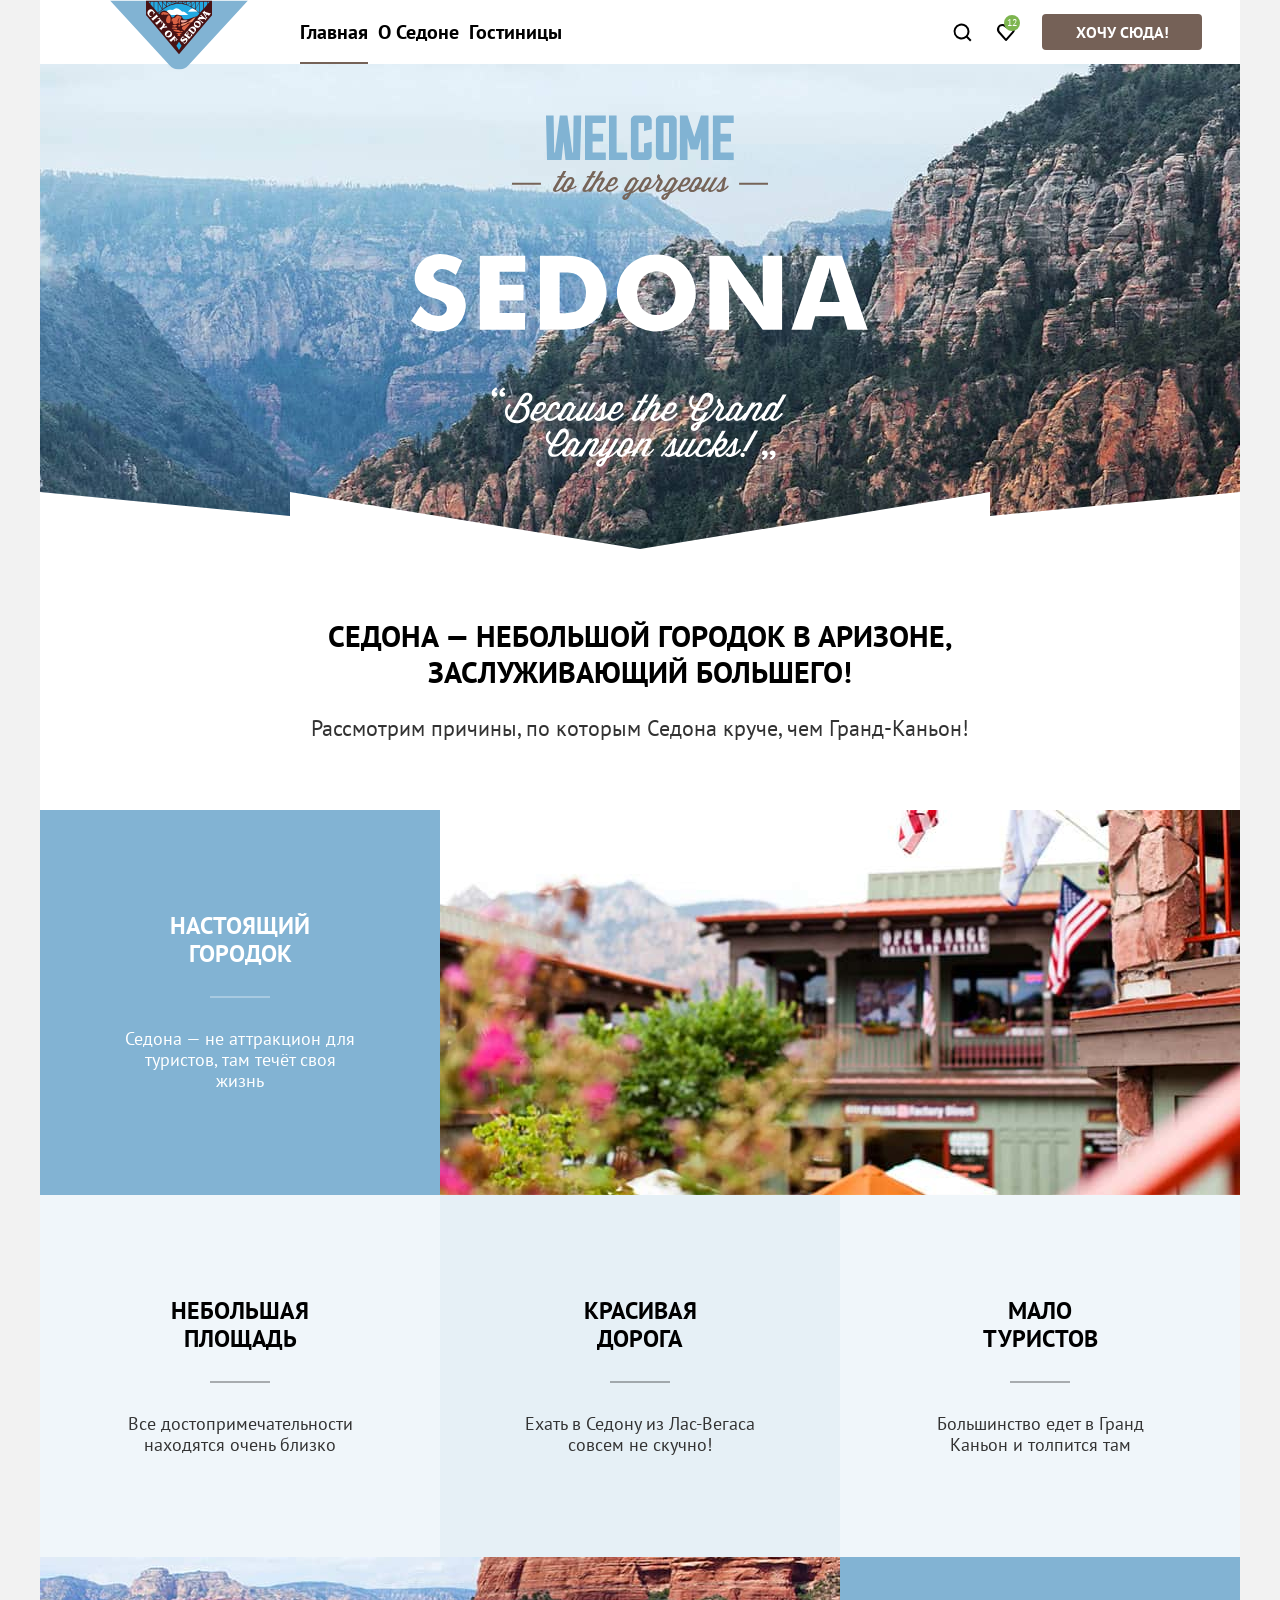
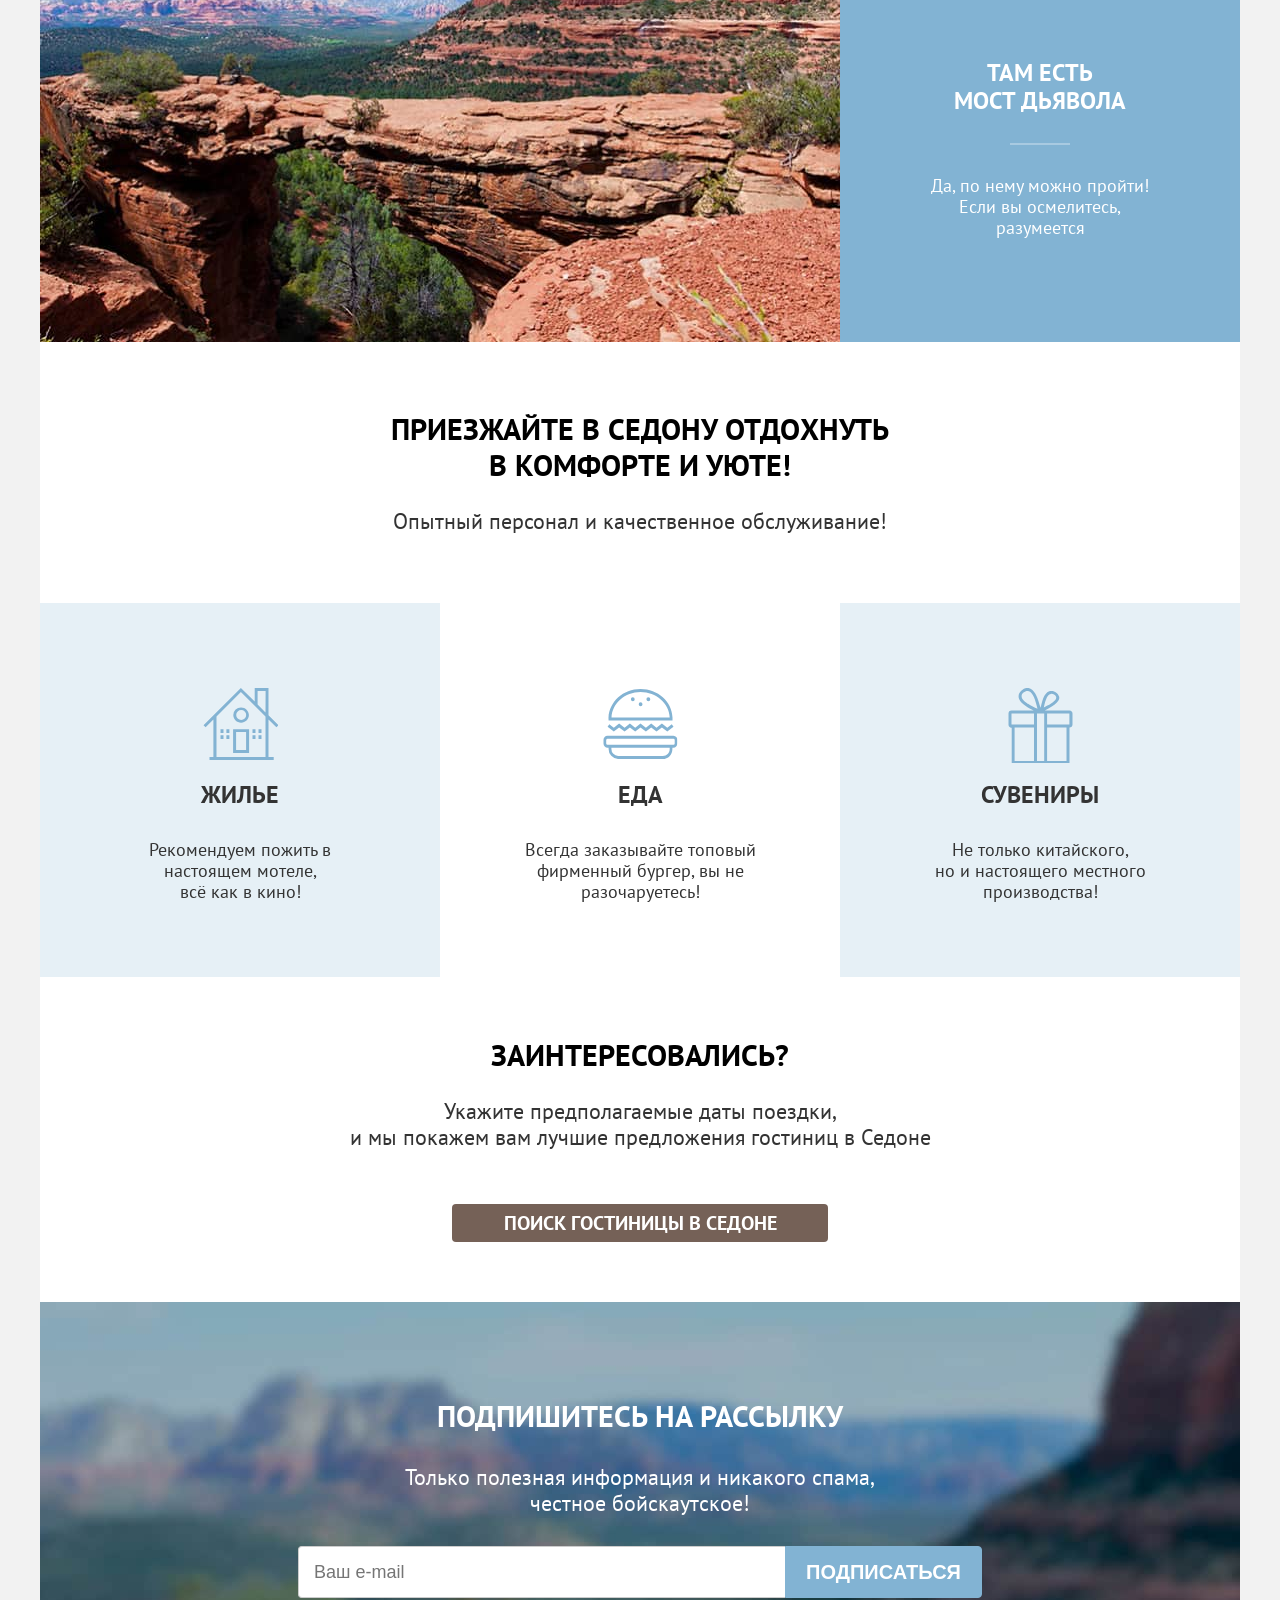
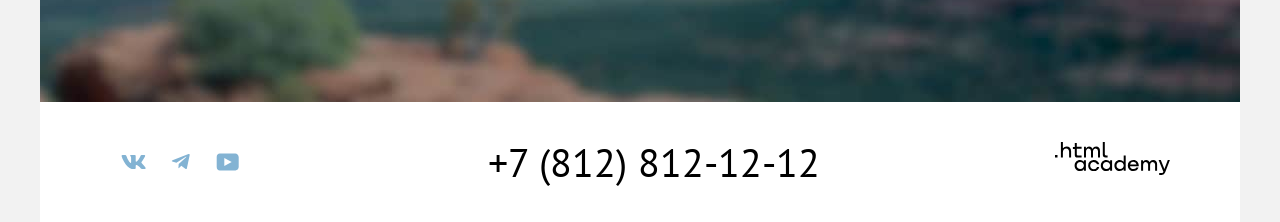
==== commit 1da75e65: "Исправляет ошибки на главной и в каталоге" ====
--- a/index.html
+++ b/index.html
@@ -8,12 +8,12 @@
   </head>
 
   <body>
-    <div class="background">
+    <div class="container">
       <header class="page-header">
-        <a href="/"><img class="page-header-logo" src="images/logo/logo-sedona.svg" width="138" height="64"
+        <a href="index.html"><img class="page-header-logo" src="images/logo/logo-sedona.svg" width="138" height="70"
             alt="Логотип городка Седона в Аризоне"></a>
         <nav class="navigation">
-          <ul class="navigation-list">
+          <ul class="all-list navigation-list">
             <li class="navigation-item">
               <a class="navigation-link current" href="index.html">Главная</a>
             </li>
@@ -24,16 +24,16 @@
               <a class="navigation-link" href="catalog.html">Гостиницы</a>
             </li>
           </ul>
-          <ul class="navigation-user">
+          <ul class="all-list navigation-user">
             <li class="navigation-item-search">
-              <a class="navigation-link-search" href="#">
+              <a class="navigation-link-search option-search" href="#">
                 <span class="visually-hidden">
                   Поиск
                 </span>
               </a>
             </li>
             <li class="navigation-item-favorites">
-              <a class="navigation-link-favorites" href="#">
+              <a class="navigation-link-favorites option-search" href="#">
                 <span class="favorite-number">12</span>
                 <span class="visually-hidden">
                   Избранное
@@ -52,10 +52,10 @@
         </section>
         <section class="advantages-photo">
           <div class="main">
-            <h2 class="main-title">Седона — небольшой городок в аризоне,<br>заслуживающий большего!</h2>
+            <h2 class="main-title">Седона — небольшой городок в аризоне, заслуживающий большего!</h2>
             <p class="main-description">Рассмотрим причины, по которым Седона круче, чем Гранд-Каньон!</p>
           </div>
-          <ul class="advantages-list">
+          <ul class="all-list advantages-list">
             <li class="advantages-item-main">
               <div class="text-content">
                 <h3 class="advantages-title-main">Настоящий<br>городок</h3>
@@ -92,7 +92,7 @@
             <h2 class="main-title">Приезжайте в седону отдохнуть<br> в комфорте и уюте!</h2>
             <p class="main-description">Опытный персонал и качественное обслуживание!</p>
           </div>
-          <ul class="services-list">
+          <ul class="all-list services-list">
             <div class="advantages-text">
               <li class="services-item also">
                 <h3 class="services-title house">Жилье</h3>
@@ -133,31 +133,31 @@
       <footer class="page-footer">
         <section class="footer-social">
           <h2 class="visually-hidden">Социальные сети</h2>
-          <ul class="social-list">
+          <ul class="all-list social-list">
             <li class="social-item">
-              <a class="social-vk item" href="https://vk.com/htmlacademy">
+              <a class="social-vk social-link" href="https://vk.com/htmlacademy">
                 <span class="visually-hidden">Vkontakte</span>
               </a>
             </li>
             <li class="social-item">
-              <a class="social-tg item" href="https://t.me/htmlacademy">
+              <a class="social-tg social-link" href="https://t.me/htmlacademy">
                 <span class="visually-hidden">Telegram</span>
               </a>
             </li>
             <li class="social-item">
-              <a class="social-youtube item" href="https://www.youtube.com/user/htmlacademyru">
+              <a class="social-youtube social-link" href="https://www.youtube.com/user/htmlacademyru">
                 <span class="visually-hidden">Youtube</span>
               </a>
             </li>
           </ul>
-          <ul class="number">
+          <ul class="all-list number">
             <li>
               <a class="footer-contacts-address-phone" href="tel:+7812812112">+7 (812) 812-12-12</a>
             </li>
           </ul>
           <section class="logo">
             <h3 class="visually-hidden">Лого школы</h3>
-            <a href="https://htmlacademy.ru"><img class="footer-school-logo" src="images/logo/logo-htmlacademy.svg"
+            <a class="school-logo" href="https://htmlacademy.ru"><img class="footer-school-logo" src="images/logo/logo-htmlacademy.svg"
                 width="115" height="33" alt="Логотип HTML ACADEMY"></a>
           </section>
         </section>
--- a/style/style.css
+++ b/style/style.css
@@ -0,0 +1,932 @@
+@font-face {
+  font-family: "PT sans";
+  font-style: normal;
+  font-weight: 400;
+  src: url("../fonts/ptsans-400.woff2") format("woff2");
+  font-display: swap;
+}
+
+@font-face {
+  font-family: "PT sans";
+  font-style: normal;
+  font-weight: 700;
+  src: url("../fonts/ptsans-700.woff2") format("woff2");
+  font-display: swap;
+}
+
+html {
+  height: 100%;
+}
+
+.visually-hidden {
+  position: absolute;
+  width: 1px;
+  height: 1px;
+  margin: -1px;
+  padding: 0;
+  border: 0;
+  clip: rect(0 0 0 0);
+  overflow: hidden;
+}
+
+a {
+  text-decoration: none;
+  color: inherit;
+}
+
+.all-list {
+  list-style: none;
+  margin: 0;
+  padding-left: 0;
+}
+
+body {
+  font-family: "PT Sans", sans-serif;
+  font-size: 18px;
+  line-height: 21px;
+  color: #333;
+  background-color: #f2f2f2;
+  min-height: 100%;
+  margin: 0;
+
+  }
+
+/* Pages */
+
+.page-header {
+  display: flex;
+  align-items: center;
+}
+
+.page-header-logo {
+  position: absolute;
+  top:0;
+  padding-left: 70px;
+  padding-right: 30px;
+  z-index: 1;
+}
+/* Навигация */
+
+.navigation {
+  display: flex;
+}
+
+.navigation-item{
+  text-decoration: none;
+  padding-left: 10px;
+}
+
+.navigation-list {
+  display: flex;
+  width: 650px;
+  align-items: center;
+  margin-left: 250px;
+
+}
+
+.navigation-user {
+  width: 88px;
+  padding-right: 14px;
+  display: flex;
+}
+.navigation-link {
+  display: block;
+  box-sizing: border-box;
+  padding-top: 20px;
+  font-family: "PT Sans", sans-serif;
+  font-size: 20px;
+  line-height: 24px;
+  color: #000;
+  font-weight: 700;
+  text-align: center;
+  background-color: #ffffff;
+  height: 64px;
+  }
+
+.current {
+  border-bottom: 2px solid #756257 ;
+
+}
+
+
+.navigation-button {
+  text-decoration: none;
+  text-transform: uppercase;
+  border-radius: 4px;
+  background-color: #756157;
+  color: #ffffff;
+  text-align: center;
+  font-size: 16px;
+  line-height: 20px;
+  font-weight: 700;
+  padding-top: 8px;
+  padding-bottom: 8px;
+  width: 160px;
+}
+
+
+.option-search {
+  background-repeat: no-repeat;
+  width: 44px;
+  height: 64px;
+  display: block;
+}
+
+.navigation-link-search {
+  background-image: url("../images/icon/search.svg");
+
+}
+
+.navigation-link-favorites {
+  background-image: url("../images/icon/favorite.svg");
+  position: relative;
+}
+
+.favorite-number {
+  border-radius: 10px;
+  background-color: #7db54f;
+  color: #ffffff;
+  font-size: 10px;
+  line-height: 10px;
+  text-align: center;
+  text-decoration: none;
+  width: 16px;
+  height: 13px;
+  font-family: "PT Sans",sans-serif;
+  display: block;
+  padding-top: 3px;
+  position: absolute;
+  top: 15px;
+  left:20px;
+}
+
+/*Hero*/
+
+.hero {
+  background-image: url("../images/background-hero.jpg");
+  width: 1200px;
+  height: 485px;
+  background-repeat: no-repeat;
+  background-color: #82b3d3;
+  position: relative;
+
+}
+
+.hero::after {
+  background-image: url("../images/divider.svg");
+  background-repeat: no-repeat;
+  content: "";
+  width: 1200px;
+  height: 57px;
+  position: absolute;
+  left:0;
+  top:428px;
+}
+
+.main-logo {
+  width: 458px;
+  height: 352px;
+  padding-top: 51px;
+  padding-right: 371px;
+  padding-left: 371px;
+}
+
+/* advantages */
+
+.main {
+  padding: 69px 160px;
+  }
+
+  .main-index {
+    flex-grow: 1;
+  }
+
+.main-serv {
+  padding: 69px 160px;
+
+  }
+
+.main-title {
+  font-size: 30px;
+  line-height: 36px;
+  font-weight: 700;
+  text-align: center;
+  color: #000;
+  text-transform: uppercase;
+  margin-bottom: 25px;
+  margin-top: 0;
+}
+
+.advantages-photo{
+  position: relative;
+}
+
+
+.main-description {
+  font-size: 22px;
+  line-height: 26px;
+  font-weight: 400;
+  text-align: center;
+  color: #333;
+  margin: 0;
+}
+
+.advantages-item {
+  padding: 102px 85px;
+  width: 400px;
+  background-color: rgba(131, 179, 211, 0.12);
+}
+
+
+.advantages-item-main {
+  display: flex;
+
+}
+
+.advantages-title-main {
+  text-transform: uppercase;
+  position: relative;
+  margin-bottom: 60px;
+  color: rgba(255, 255, 255, 1);
+  font-size: 24px;
+  line-height: 28px;
+  margin-top:0;
+
+}
+
+.advantages-title-main::after {
+  width: 60px;
+  height: 2px;
+  bottom: -30px;
+  left: 85px;
+  content: "";
+  background-color: rgba(255, 255, 255, 0.3);
+  position: absolute;
+}
+
+.text-content {
+  background-color: #82b3d3;
+  color: #ffffff;
+  text-align: center;
+  padding: 102px 85px;
+  box-sizing: border-box;
+}
+
+.advantages-text {
+
+  width: 1200px;
+  display: flex;
+}
+
+.advantages-title {
+  text-transform: uppercase;
+  position: relative;
+  margin-top: 0;
+  margin-bottom: 60px;
+  color: rgba(0, 0, 0, 1);
+  font-family: "PT Sans", sans-serif;
+  font-size: 24px;
+  line-height: 28px;
+  text-align: center;
+ }
+
+.advantages-title::after {
+  width: 60px;
+  height: 2px;
+  bottom: -30px;
+  left: 85px;
+  content: "";
+  background-color: rgba(0, 0, 0, 0.3);
+  position: absolute;
+}
+
+.advantages-description-main {
+  font-family: "PT Sans", sans-serif;
+  font-weight: 400;
+  font-size: 18px;
+  line-height: 21px;
+  color: rgba(255, 255, 255, 1);
+  margin: 0;
+}
+.advantages-description {
+  font-family: "PT Sans", sans-serif;
+  font-weight: 400;
+  font-size: 18px;
+  line-height: 21px;
+  text-align: center;
+  margin: 0 auto;
+  }
+
+  /*services*/
+
+.services-item {
+  width: 401px;
+  text-align: center;
+  box-sizing: border-box;
+  padding: 75px;
+}
+
+.also {
+  background-color: rgba(131, 179, 211, 0.2);
+}
+
+.container {
+  background-color: #fff;
+  width: 1200px;
+  margin-left: auto;
+  margin-right: auto;
+  display: flex;
+  flex-direction: column;
+}
+
+
+.services-title {
+  font-family: "PT Sans", sans-serif;
+  font-weight: 700;
+  font-size: 24px;
+  line-height: 28px;
+  text-transform: uppercase;
+  padding-top: 103px;
+  margin: 0 0 30px;
+  position: relative;
+  }
+
+  .services-title::before {
+  position: absolute;
+  background-repeat: no-repeat;
+  left: 50%;
+  transform: translateX(-50%);
+  content: "";
+  width: 75px;
+  height: 75px;
+  top: 10px
+  }
+
+.services-title.house::before {
+  background-image: url("../images/icon/icon-house.svg");
+ }
+
+.services-title.gifts::before{
+  background-image: url("../images/icon/icon-gift.svg");
+ }
+
+.services-title.food::before{
+  background-image: url("../images/icon/icon-food.svg");
+}
+.services-description {
+  margin:0;
+}
+
+.no-bacground {
+  background-color: transparent;
+}
+.booking {
+  display: flex;
+  flex-direction: column;
+  align-items: center;
+  padding: 60px;
+}
+
+.booking-description {
+  margin:0;
+  font-size: 22px;
+  line-height: 26px;
+  margin-bottom: 54px;
+  text-align: center;
+}
+
+.search {
+  width: 376px;
+  background-color: #756157;
+  border: none;
+  border-radius: 4px;
+  color: #fff;
+  font-family: "PT Sans",sans-serif;
+  text-transform: uppercase;
+  font-size: 20px;
+  line-height: 36px;
+  font-weight: 700;
+}
+
+
+/*subscribe*/
+
+.subscribe {
+  box-sizing: border-box;
+  background-image: url("../images/blur/background-subscribe.jpg");
+  background-repeat: no-repeat;
+  text-align: center;
+  padding: 96px 258px 104px;
+
+}
+
+.subscribe-catalog {
+  box-sizing: border-box;
+  width: 1200px;
+  height: 414.86px;
+  text-align: center;
+  padding-top: 96px;
+  padding-bottom: 104px;
+}
+
+.subscribe-title {
+  font-family: "PT Sans", sans-serif;
+  text-transform: uppercase;
+  color: rgba(255, 255, 255, 1);
+  font-size: 30px;
+  line-height: 36px;
+  margin: 0 0 30px;
+}
+
+.subscribe-title-catalog {
+  font-family: "PT Sans", sans-serif;
+  text-transform: uppercase;
+  color: #000;
+  font-size: 30px;
+  font-weight: 700px;
+  font-style: bold;
+  line-height: 36px;
+  justify-content: center;
+}
+
+.subscribe-description-catalog {
+  font-family: "PT Sans", sans-serif;
+  color: #333;
+  font-size: 22px;
+  line-height: 26px;
+}
+
+.subscribe-description{
+  font-family: "PT Sans", sans-serif;
+  color: rgba(255, 255, 255, 1);
+  font-size: 22px;
+  line-height: 26px;
+  margin: 0 0 30px;
+}
+
+.form {
+  display: flex;
+  justify-content: center;
+  align-items: center;
+  text-align: center;
+}
+.news {
+  width: 100%;
+}
+.newsletter-form {
+  display: flex;
+  width: 684px;
+  height: 52px;
+}
+
+.field {
+  flex-grow: 1;
+  padding: 0 15px;
+  border: 1px solid #ccc;
+  border-right: none;
+  border-radius: 4px 0 0 4px;
+  outline: none;
+  font-size: 18px;
+  box-sizing: border-box;
+}
+
+.newsletter-button {
+  padding: 0 20px;
+  border: 1px solid #82b3d3;
+  background-color: rgba(130, 179, 211, 1);
+  color: #fff;
+  border-radius: 0 4px 4px 0;
+  cursor: pointer;
+  font-size: 20px;
+  font-weight: 700;
+  box-sizing: border-box;
+  text-transform: uppercase;
+
+}
+/* footer*/
+
+.page-footer {
+  width: 1200px;
+}
+.school-logo {
+  width: 115px;
+  height: 33px;
+  display: block;
+}
+
+.social-list{
+  display: flex;
+  width: 142px;
+}
+
+.social-link {
+ display: block;
+ width: 47px;
+ position: relative;
+}
+
+.social-link::after {
+  content:"";
+  background-repeat: no-repeat;
+  position: absolute;
+  width: 47px;
+  height: 40px;
+}
+
+.social-vk::after {
+  background-image: url("../images/social-icon/social-vk.svg");
+}
+
+.social-tg::after {
+ background-image: url("../images/social-icon/social-telegram.svg");
+
+}
+
+.social-youtube::after {
+  background-image: url("../images/social-icon/social-youtube.svg");
+}
+
+.footer-social {
+  display: flex;
+  justify-content: space-between;
+  padding: 40px 70px;
+}
+
+.number {
+  text-align: center;
+}
+
+.footer-contacts-address-phone {
+  font-family: "PT Sans", sans-serif;
+  font-size: 40px;
+  line-height: 40px;
+  color:#000;
+}
+
+
+
+  /* catalog */
+  /* header*/
+
+  .inner-header {
+  width: 1200px;
+  height: 412px;
+  background-image: url("../images/blur/back-filter.jpg")
+}
+
+.inner-header-title {
+  font-family: "PT Sans",sans-serif;
+  color: #fff;
+  font-weight: 700;
+  font-size: 60px;
+  line-height: 78px;
+  padding-top: 35px;
+  padding-left: 70px;
+  margin: 0;
+}
+
+.breadcrumbs {
+  color:#fff;
+  display: flex;
+  }
+
+ul.breadcrumbs{
+  padding-left: 70px;
+}
+
+.breadcrumbs-link-main {
+  display: inline-block;
+  background-image: url("../images/icon/home.svg");
+  background-repeat: no-repeat;
+  background-position: 0 3px;
+  width: 13px;
+  height: 15px;
+  padding-right: 10px;
+
+}
+
+.breadcrumbs-link-main::after {
+  background-image: url("../images/icon/right.arrow.svg");
+  background-repeat: no-repeat;
+  width: 8px;
+  height: 19px;
+  content: "";
+  margin-left: 20px;
+  display: block;
+}
+
+.breadcrumbs-link {
+  font-family: "PT Sans",sans-serif;
+  font-weight: 400;
+  font-size: 16px;
+  line-height: 21px;
+  padding-left: 10px;
+}
+
+.catalog-filter-group {
+  font-family: "PT Sans", sans-serif;
+  color: #fff;
+  display: inline-block;
+  width: 150px;
+  padding: 0;
+  border: none;
+}
+
+.catalog-filter-title {
+  font-weight: 700;
+  font-size: 20px;
+  line-height: 24px;
+  margin-bottom: 20px;
+  margin-top:0;
+  color: #fff;
+}
+
+.catalog-filter-item {
+  font-weight: 400;
+  font-size: 18px;
+  line-height: 23px;
+  margin-top: 16px;
+}
+
+.actions {
+  width: 191px;
+  height: 104px;
+  display: flex;
+  flex-direction: column;
+  justify-content: space-between;
+}
+
+.catalog-products {
+  display: flex;
+  justify-content: space-between;
+  align-items: flex-end;
+  padding: 40px 70px 50px 70px;
+}
+
+.button {
+  font-weight: 700;
+  font-size: 16px;
+  line-height: 20px;
+  text-transform: uppercase;
+  color: #fff;
+  background-color: #82b3d3;
+  width: 191px;
+  height: 36px;
+  border-radius: 4px;
+  border-width: 0;
+}
+
+.button-reset {
+  font-weight: 700;
+  font-size: 16px;
+  line-height: 20px;
+  text-transform: uppercase;
+  color: #fff;
+  background-color: rgba(0, 0, 0, 0);
+  width: 191px;
+  height: 36px;
+  border: none;
+}
+
+.price-filter {
+  display: flex;
+  gap: 8px;
+}
+
+.form-price {
+  width: 288px;
+  align-self: flex-start;
+}
+
+
+.input-left {
+  width: 140px;
+  height: 48px;
+  border-top-left-radius: 4px;
+  border-bottom-left-radius: 4px;
+  padding: 0;
+  border: none;
+}
+
+.input-right {
+  width: 140px;
+  height: 48px;
+  border-top-right-radius: 4px;
+  border-bottom-right-radius: 4px;
+  padding: 0;
+  border: none;
+}
+
+
+/* search-result*/
+
+.search-results-page {
+  width: 1060px;
+  display: flex;
+  padding: 35px 70px;
+  align-items: center;
+}
+
+.search-count-block {
+  font-weight: 700;
+  font-size: 30px;
+  line-height: 36px;
+  text-transform: uppercase;
+  width: 380px;
+  color: #000;
+
+}
+
+.select-control {
+  width: 292px;
+  border: 2px solid #e5e5e5;
+  border-radius: 4px;
+  padding: 14px 80px 14px 20px;
+  margin-left: 200PX;
+  font-family: "PT Sans", sans-serif;
+  font-size: 18px;
+  line-height: 21px;
+  color: #333;
+}
+
+.button-light::before {
+  background-image: url("../images/icon/tile.svg");
+}
+
+.button-laptop::before {
+  background-image: url("../images/icon/laptop.svg");
+}
+
+.button-list::before {
+  background-image: url("../images/icon/list.svg");
+}
+
+.options-icon {
+  display: flex;
+  width: 160px;
+  height: 48px;
+  justify-content: space-between;
+  margin-left: auto;
+  position: relative;
+}
+
+.icon-catalog{
+  width: 48px;
+  height: 48px;
+  display: block;
+}
+
+.icon-catalog::before {
+  background-repeat: no-repeat;
+  background-position: center;
+  content: "";
+  width: 48px;
+  height: 48px;
+  position: absolute;
+}
+
+/*product-card*/
+
+
+.catalog-card {
+  width: 1200px;
+}
+
+.product-card-list {
+  text-align: center;
+  width: 1060px;
+  height: 896px;
+  margin-left: 70px;
+  margin-right: 70px;
+  display: flex;
+  flex-wrap: wrap;
+  justify-content: space-between;
+  border-bottom: 1px solid #e5e5e5;
+  padding-bottom: 40px;
+
+
+}
+
+.product-card-list li:last-child {
+  flex-basis: 100%;
+  max-width: max-content;
+}
+
+
+
+.product-card {
+  box-sizing: border-box;
+  padding: 20px;
+  border: 1px solid #e5e5e5;
+  border-radius: 4px;
+  height: 438px;
+  width: 340px;
+}
+
+.product-card-title {
+  margin-bottom: 16px;
+  margin-top: 16px;
+  font-size: 24px;
+  line-height: 28px;
+  text-align: left;
+}
+
+.description-sum {
+  display: flex;
+  width: 300px;
+  height: 21px;
+  justify-content: space-between;
+  margin-bottom: 16px;
+  margin-top: 0;
+
+}
+
+.product-card-description {
+  margin: 0;
+  font-family: "PT Sans", sans-serif;
+  font-size: 18px;
+  line-height: 21px;
+}
+
+.product-card-button {
+  width: 140px;
+}
+
+.option {
+  display: block;
+  width: 140px;
+  background-color: #756157;
+  color: #fff;
+  border-radius: 4px;
+  border: none;
+  font-weight: 700;
+  font-size: 16px;
+  line-height: 20px;
+  text-transform: uppercase;
+  padding: 8px 0;
+}
+
+.options-card {
+  display: flex;
+  width: 300px;
+  justify-content: space-between;
+}
+
+.figure {
+  display: flex;
+  width: 300px;
+  justify-content: space-between;
+}
+
+.raiting {
+  background-color: #f2f2f2;
+  width: 140px;
+  height: 36px;
+  font-size: 16px;
+  line-height: 20px;
+  text-transform: uppercase;
+  box-sizing: border-box;
+  border-radius: 4px;
+  border: none;
+  padding: 8px 0;
+
+
+}
+
+/*pagination*/
+
+.pagination {
+  width: 400px;
+  height: 60px;
+  display: flex;
+  margin-left: 70px;
+  margin-top: 80px;
+  box-sizing: border-box;
+  justify-content: space-between;
+  position: relative;
+}
+
+.pagination-link {
+  display: flex;
+  width: 60px;
+  height: 60px;
+  background-color: #82b3d3;
+  border-radius: 4px;
+  font-size: 20px;
+  line-height: 36px;
+  font-weight: 700;
+  color: #fff;
+  justify-content: center;
+  align-items: center;
+
+}
+
+.pagination-current {
+  background-color: #f2f2f2;
+  color: #000;
+}
+
+.dots {
+  background-color: #fff;
+  color: #000;
+}
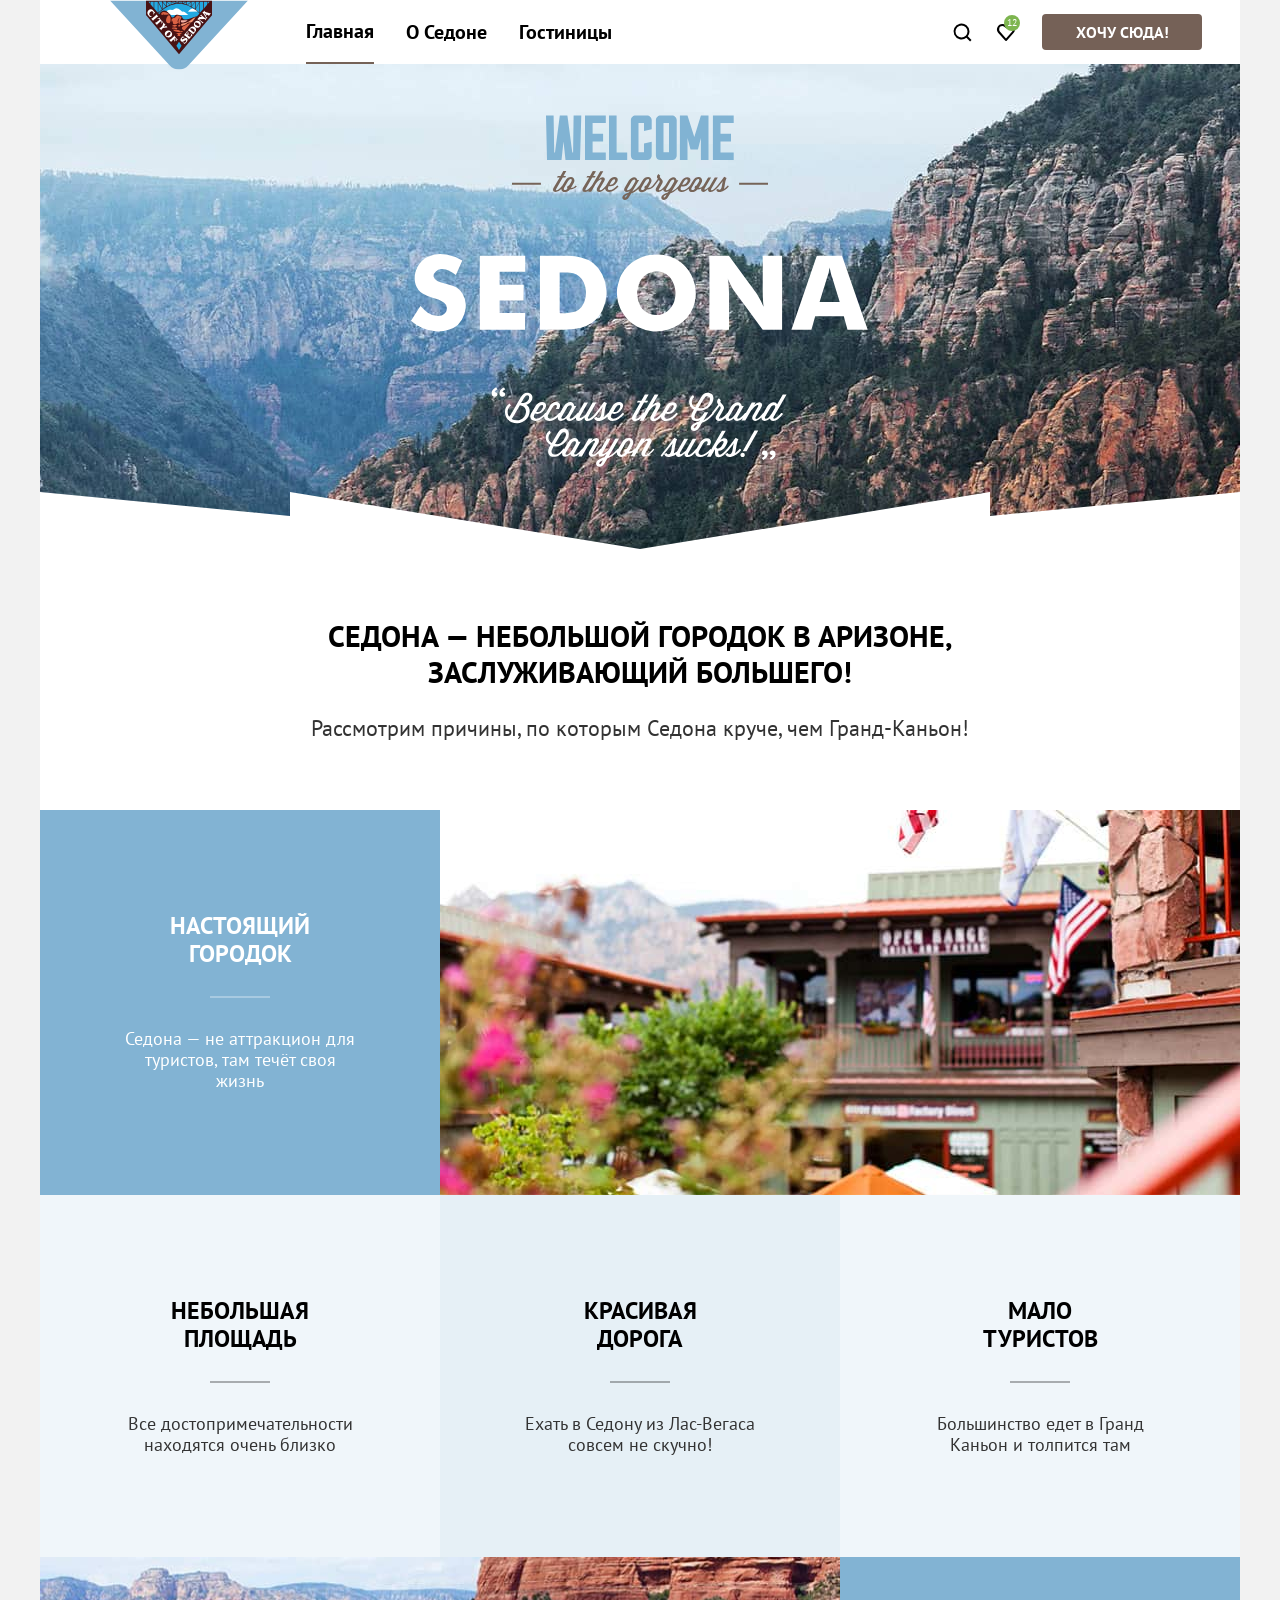
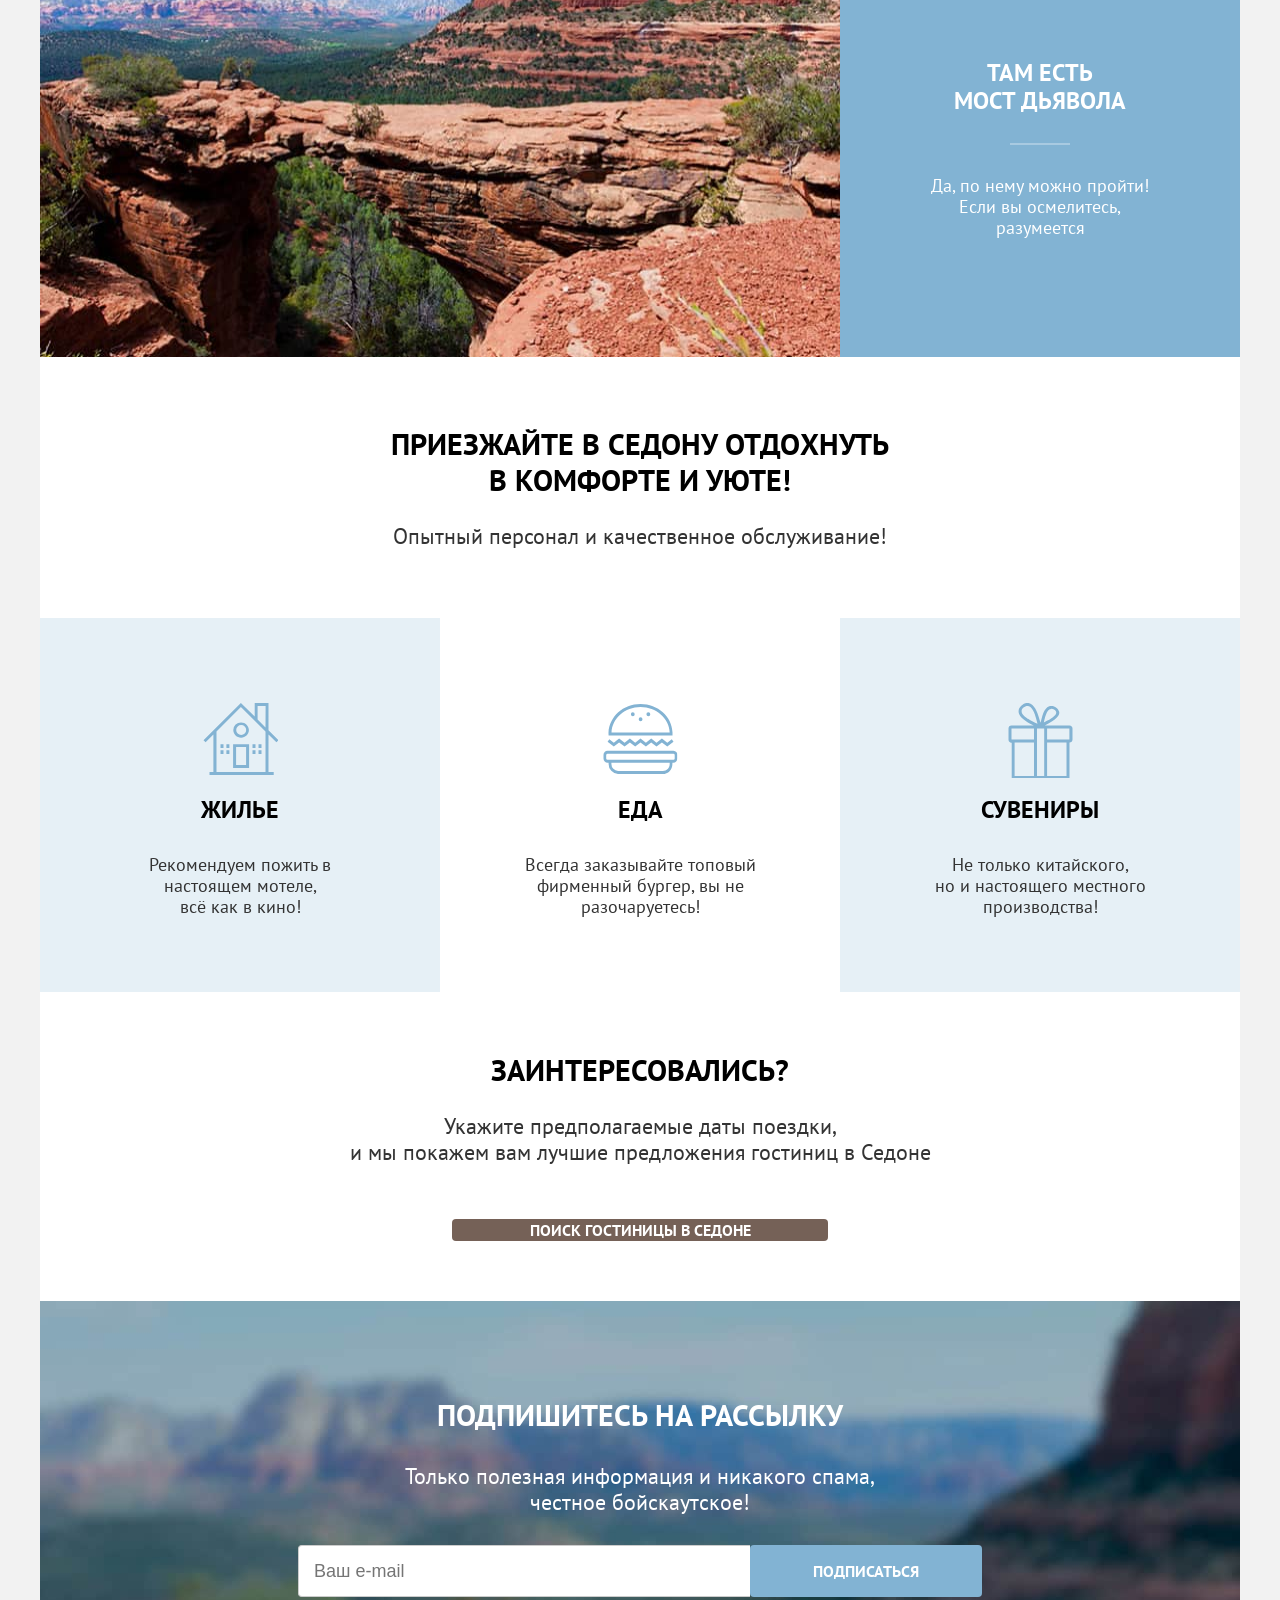
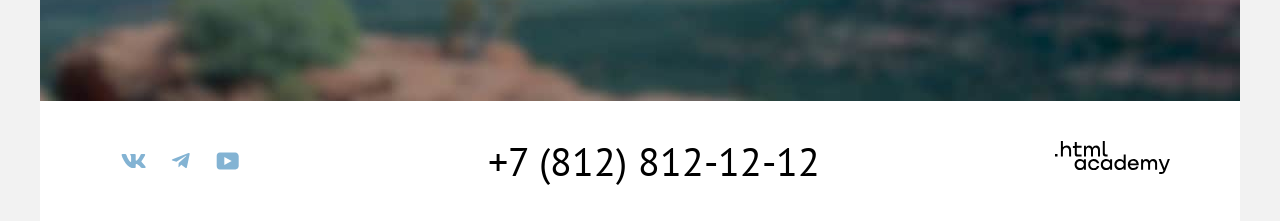
==== commit 76b58475: "Исправляет ошибки в вёрстке и отступы" ====
--- a/index.html
+++ b/index.html
@@ -10,7 +10,7 @@
   <body>
     <div class="container">
       <header class="page-header">
-        <a href="index.html"><img class="page-header-logo" src="images/logo/logo-sedona.svg" width="138" height="70"
+        <a class="logotype" href="index.html"><img class="page-header-logo" src="images/logo/logo-sedona.svg" width="138" height="70"
             alt="Логотип городка Седона в Аризоне"></a>
         <nav class="navigation">
           <ul class="all-list navigation-list">
@@ -42,7 +42,7 @@
             </li>
           </ul>
         </nav>
-        <a class="navigation-button" href="#">Хочу сюда!</a>
+        <a class="navigation-button button" href="#">Хочу сюда!</a>
       </header>
       <main class="main-index">
         <section class="hero">
@@ -58,12 +58,11 @@
           <ul class="all-list advantages-list">
             <li class="advantages-item-main">
               <div class="text-content">
-                <h3 class="advantages-title-main">Настоящий<br>городок</h3>
+                <h3 class="advantages-title-main">Настоящий городок</h3>
                 <p class="advantages-description-main">Седона — не аттракцион для туристов, там течёт своя жизнь</p>
               </div>
               <img class="advantages-sity" src="images/photo-1.jpg" width="800" height="385" alt="улицы Седоны">
             </li>
-            <div class="advantages-text">
               <li class="advantages-item">
                 <h3 class="advantages-title">Небольшая<br>площадь</h3>
                 <p class="advantages-description">Все достопримечательности находятся очень близко</p>
@@ -76,10 +75,8 @@
                 <h3 class="advantages-title">Мало<br> туристов</h3>
                 <p class="advantages-description">Большинство едет в Гранд Каньон и толпится там</p>
               </li>
-            </div>
             <li class="advantages-item-main">
-              <img class="advantages-mountain" src="images/photo-2.jpg" width="800" height="385"
-                alt="фотография моста дьявола">
+              <img class="advantages-mountain" src="images/photo-2.jpg" width="800" height="400" alt="фотография моста дьявола">
               <div class="text-content">
                 <h3 class="advantages-title-main">Там есть<br>мост дьявола</h3>
                 <p class="advantages-description-main">Да, по нему можно пройти! Если вы осмелитесь, разумеется</p>
@@ -92,8 +89,7 @@
             <h2 class="main-title">Приезжайте в седону отдохнуть<br> в комфорте и уюте!</h2>
             <p class="main-description">Опытный персонал и качественное обслуживание!</p>
           </div>
-          <ul class="all-list services-list">
-            <div class="advantages-text">
+          <ul class="all-list advantages-list">
               <li class="services-item also">
                 <h3 class="services-title house">Жилье</h3>
                 <p class="services-description">Рекомендуем пожить в настоящем мотеле,<br> всё как в кино!</p>
@@ -106,15 +102,14 @@
                 <h3 class="services-title gifts">Сувениры</h3>
                 <p class="services-description">Не только китайского, <br>но и настоящего местного<br> производства!</p>
               </li>
-            </div>
           </ul>
-        </section>
+          </section>
         <section class="booking">
           <h2 class="main-title">Заинтересовались?</h2>
           <p class="booking-description">Укажите предполагаемые даты поездки,<br>и мы покажем вам лучшие предложения
             гостиниц
             в Седоне</p>
-          <button class="search" type="button">Поиск гостиницы в Седоне</button>
+          <button class="search button" type="button">Поиск гостиницы в Седоне</button>
         </section>
         <section class="subscribe">
           <h2 class="subscribe-title">Подпишитесь на рассылку</h2>
@@ -124,7 +119,7 @@
               <label class="visually-hidden" for="newsletter-email">Email</label>
               <input class="field" placeholder="Ваш e-mail" type="email" name="newsletter-email" id="newsletter-email"
                 required>
-              <button class="newsletter-button" type="submit">Подписаться</button>
+              <button class="newsletter-button button" type="submit">Подписаться</button>
 
             </form>
           </div>
--- a/style/style.css
+++ b/style/style.css
@@ -46,7 +46,7 @@
   line-height: 21px;
   color: #333;
   background-color: #f2f2f2;
-  min-height: 100%;
+  height: 100%;
   margin: 0;
 
   }
@@ -56,15 +56,16 @@
 .page-header {
   display: flex;
   align-items: center;
-}
-
-.page-header-logo {
+  position: relative;
+}
+
+.logotype {
   position: absolute;
   top:0;
-  padding-left: 70px;
-  padding-right: 30px;
+  left: 70px;
   z-index: 1;
 }
+
 /* Навигация */
 
 .navigation {
@@ -73,7 +74,7 @@
 
 .navigation-item{
   text-decoration: none;
-  padding-left: 10px;
+  padding: 0 16px;
 }
 
 .navigation-list {
@@ -92,7 +93,7 @@
 .navigation-link {
   display: block;
   box-sizing: border-box;
-  padding-top: 20px;
+  padding-top: 19px;
   font-family: "PT Sans", sans-serif;
   font-size: 20px;
   line-height: 24px;
@@ -100,7 +101,7 @@
   font-weight: 700;
   text-align: center;
   background-color: #ffffff;
-  height: 64px;
+  padding-bottom: 19px
   }
 
 .current {
@@ -110,15 +111,7 @@
 
 
 .navigation-button {
-  text-decoration: none;
-  text-transform: uppercase;
-  border-radius: 4px;
   background-color: #756157;
-  color: #ffffff;
-  text-align: center;
-  font-size: 16px;
-  line-height: 20px;
-  font-weight: 700;
   padding-top: 8px;
   padding-bottom: 8px;
   width: 160px;
@@ -233,68 +226,72 @@
 
 .advantages-item {
   padding: 102px 85px;
-  width: 400px;
+  width: 230px;
   background-color: rgba(131, 179, 211, 0.12);
 }
 
 
 .advantages-item-main {
   display: flex;
-
+}
+
+.text-content {
+  background-color: #82b3d3;
+  color: #ffffff;
+  text-align: center;
+  padding: 102px 85px;
+  box-sizing: border-box;
 }
 
 .advantages-title-main {
   text-transform: uppercase;
   position: relative;
-  margin-bottom: 60px;
+  margin-bottom: 30px;
   color: rgba(255, 255, 255, 1);
   font-size: 24px;
   line-height: 28px;
   margin-top:0;
+  padding-bottom: 30px;
 
 }
 
 .advantages-title-main::after {
   width: 60px;
   height: 2px;
-  bottom: -30px;
-  left: 85px;
+  bottom: 0;
+  left: 50%;
   content: "";
   background-color: rgba(255, 255, 255, 0.3);
   position: absolute;
-}
-
-.text-content {
-  background-color: #82b3d3;
-  color: #ffffff;
-  text-align: center;
-  padding: 102px 85px;
-  box-sizing: border-box;
-}
-
-.advantages-text {
-
-  width: 1200px;
-  display: flex;
-}
+  transform: translateX(-50%);
+}
+
+
+.advantages-list {
+  display: flex;
+  flex-wrap: wrap;
+}
+
 
 .advantages-title {
   text-transform: uppercase;
   position: relative;
   margin-top: 0;
-  margin-bottom: 60px;
+  margin-bottom: 30px;
   color: rgba(0, 0, 0, 1);
   font-family: "PT Sans", sans-serif;
   font-size: 24px;
   line-height: 28px;
   text-align: center;
+  padding-bottom: 30px;
  }
 
 .advantages-title::after {
   width: 60px;
   height: 2px;
-  bottom: -30px;
-  left: 85px;
+  bottom: 0;
+  left: 50%;
+  transform: translateX(-50%);
   content: "";
   background-color: rgba(0, 0, 0, 0.3);
   position: absolute;
@@ -320,7 +317,7 @@
   /*services*/
 
 .services-item {
-  width: 401px;
+  width: 400px;
   text-align: center;
   box-sizing: border-box;
   padding: 75px;
@@ -337,6 +334,7 @@
   margin-right: auto;
   display: flex;
   flex-direction: column;
+  min-height: 100%;
 }
 
 
@@ -349,6 +347,7 @@
   padding-top: 103px;
   margin: 0 0 30px;
   position: relative;
+  color: #000;
   }
 
   .services-title::before {
@@ -492,15 +491,9 @@
 
 .newsletter-button {
   padding: 0 20px;
-  border: 1px solid #82b3d3;
   background-color: rgba(130, 179, 211, 1);
-  color: #fff;
-  border-radius: 0 4px 4px 0;
   cursor: pointer;
-  font-size: 20px;
-  font-weight: 700;
-  box-sizing: border-box;
-  text-transform: uppercase;
+  width: 232px;
 
 }
 /* footer*/
@@ -569,9 +562,9 @@
   /* header*/
 
   .inner-header {
-  width: 1200px;
-  height: 412px;
-  background-image: url("../images/blur/back-filter.jpg")
+  background-image: url("../images/blur/back-filter.jpg");
+  background-size: cover;
+  padding: 50px 70px 50px 70px;
 }
 
 .inner-header-title {
@@ -580,18 +573,13 @@
   font-weight: 700;
   font-size: 60px;
   line-height: 78px;
-  padding-top: 35px;
-  padding-left: 70px;
   margin: 0;
 }
 
 .breadcrumbs {
   color:#fff;
   display: flex;
-  }
-
-ul.breadcrumbs{
-  padding-left: 70px;
+  flex-wrap: wrap;
 }
 
 .breadcrumbs-link-main {
@@ -660,15 +648,29 @@
   display: flex;
   justify-content: space-between;
   align-items: flex-end;
-  padding: 40px 70px 50px 70px;
+  padding-top: 39px;
 }
 
 .button {
+  font-family: "PT Sans", sans-serif;
   font-weight: 700;
   font-size: 16px;
   line-height: 20px;
   text-transform: uppercase;
   color: #fff;
+  text-align: center;
+  box-sizing: border-box;
+  border-radius: 4px;
+  border-width: 0;
+  border: none;
+}
+
+.button-on {
+  background-color: #7dB54f;
+  width: 140px;
+}
+
+.button-go {
   background-color: #82b3d3;
   width: 191px;
   height: 36px;
@@ -677,11 +679,6 @@
 }
 
 .button-reset {
-  font-weight: 700;
-  font-size: 16px;
-  line-height: 20px;
-  text-transform: uppercase;
-  color: #fff;
   background-color: rgba(0, 0, 0, 0);
   width: 191px;
   height: 36px;
@@ -690,7 +687,8 @@
 
 .price-filter {
   display: flex;
-  gap: 8px;
+  gap: 2px;
+  align-items: flex-start;
 }
 
 .form-price {
@@ -698,23 +696,35 @@
   align-self: flex-start;
 }
 
-
-.input-left {
+.price-input {
+  position: relative;
+}
+
+.for-to {
+  position: absolute;
+  top: 12px;
+  right: 20px;
+}
+.input {
   width: 140px;
   height: 48px;
+  padding: 0 0 0 20px;
+  border: none;
+  font-family: "PT Sans",sans-serif;
+  font-weight: 700;
+  font-size: 18px;
+  line-height: 24px;
+  color: rgba(0, 0, 0, 1);
+
+}
+.input-left {
   border-top-left-radius: 4px;
   border-bottom-left-radius: 4px;
-  padding: 0;
-  border: none;
 }
 
 .input-right {
-  width: 140px;
-  height: 48px;
   border-top-right-radius: 4px;
   border-bottom-right-radius: 4px;
-  padding: 0;
-  border: none;
 }
 
 
@@ -789,20 +799,17 @@
 
 
 .catalog-card {
-  width: 1200px;
+  padding: 0 70px 40px;
 }
 
 .product-card-list {
   text-align: center;
-  width: 1060px;
-  height: 896px;
-  margin-left: 70px;
-  margin-right: 70px;
   display: flex;
   flex-wrap: wrap;
-  justify-content: space-between;
+  gap: 16px;
   border-bottom: 1px solid #e5e5e5;
   padding-bottom: 40px;
+
 
 
 }
@@ -829,6 +836,7 @@
   font-size: 24px;
   line-height: 28px;
   text-align: left;
+  color: #000;
 }
 
 .description-sum {
@@ -850,19 +858,13 @@
 
 .product-card-button {
   width: 140px;
+  background-color: #82b3d3;
+
 }
 
 .option {
-  display: block;
   width: 140px;
   background-color: #756157;
-  color: #fff;
-  border-radius: 4px;
-  border: none;
-  font-weight: 700;
-  font-size: 16px;
-  line-height: 20px;
-  text-transform: uppercase;
   padding: 8px 0;
 }
 
@@ -896,14 +898,10 @@
 /*pagination*/
 
 .pagination {
-  width: 400px;
-  height: 60px;
-  display: flex;
-  margin-left: 70px;
-  margin-top: 80px;
+  display: flex;
+  margin-top: 40px;
   box-sizing: border-box;
-  justify-content: space-between;
-  position: relative;
+  gap: 8px;
 }
 
 .pagination-link {
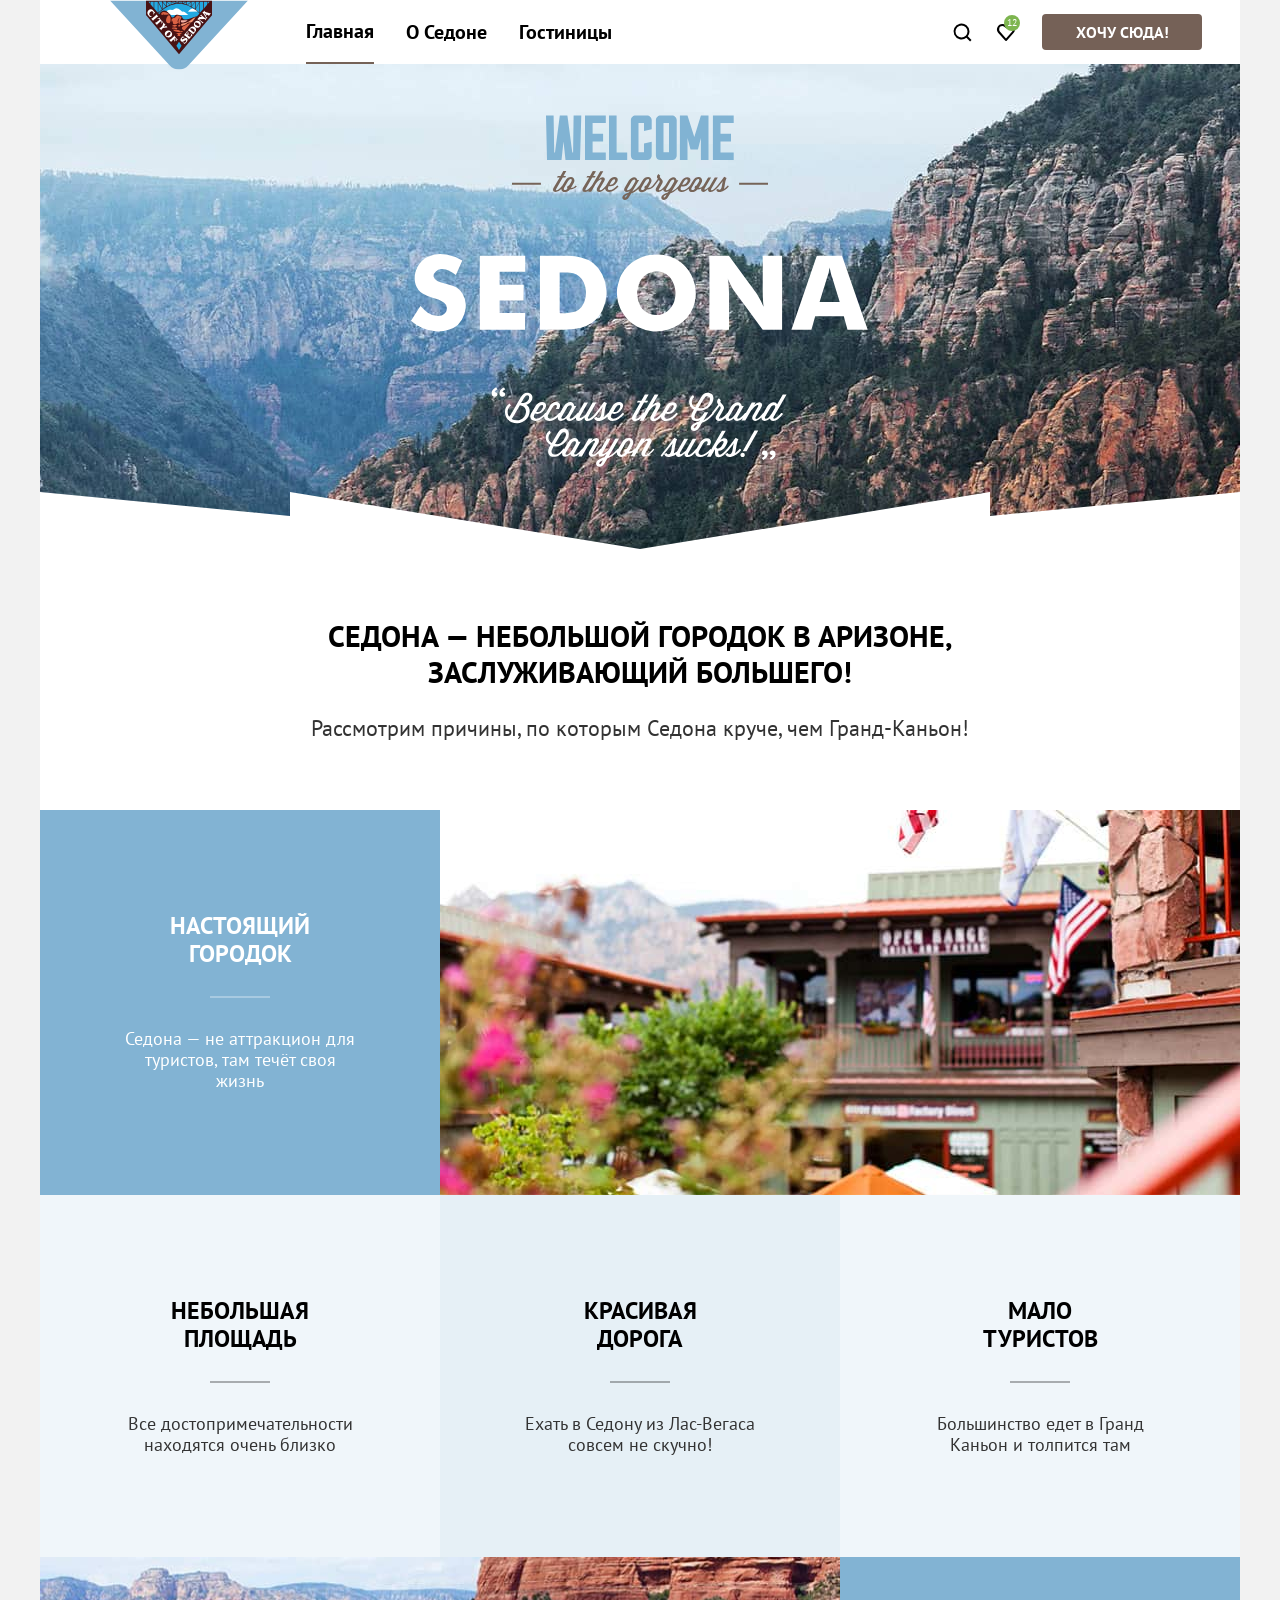
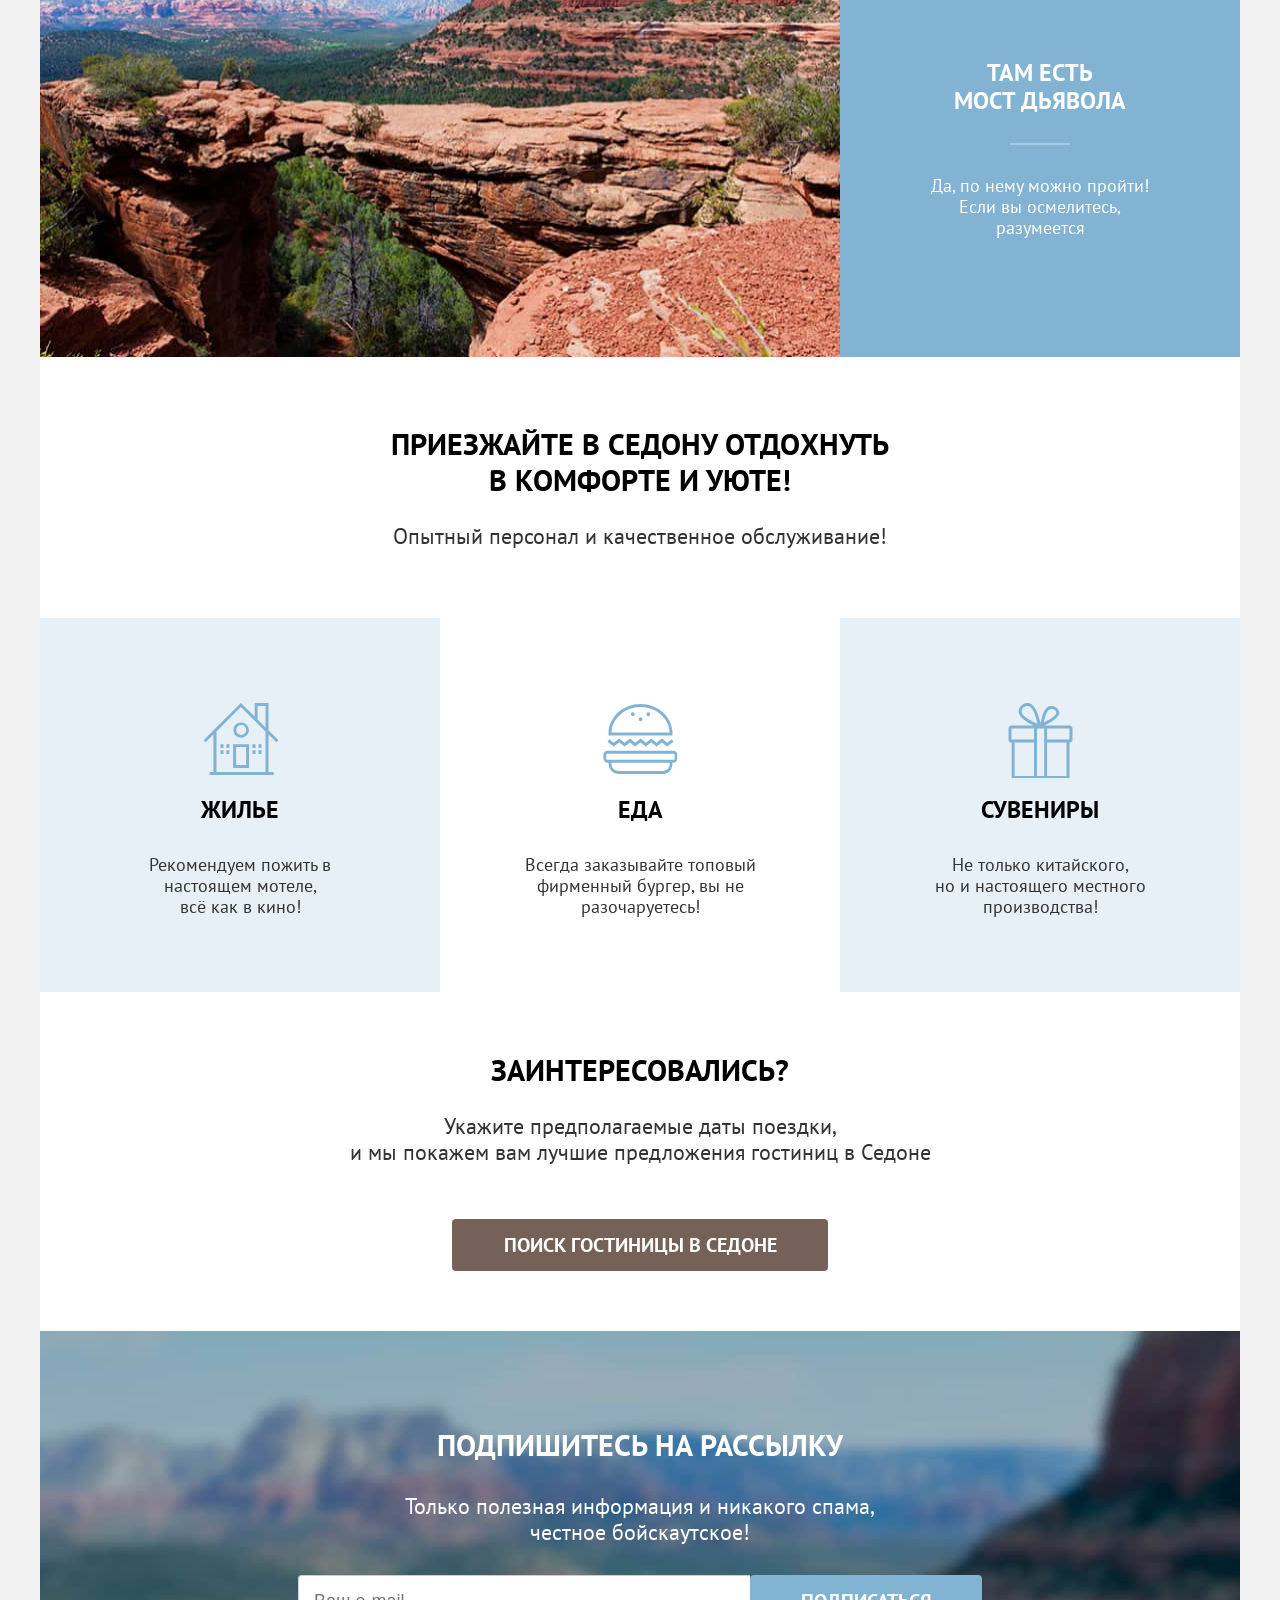
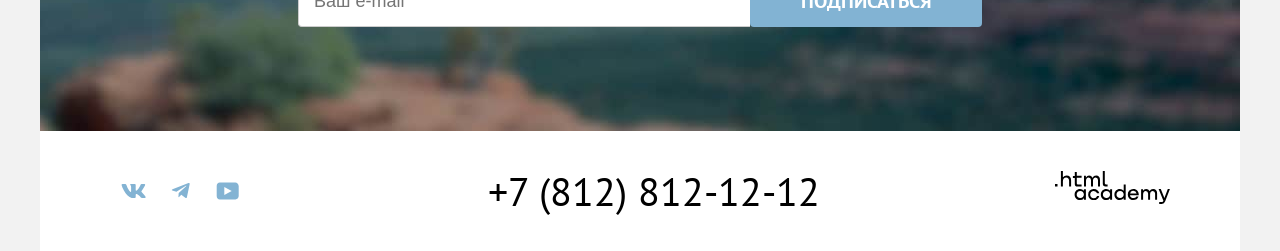
==== commit 5a91330f: "Стилизует чекбоксы, добавляет состояния кнопкам" ====
--- a/index.html
+++ b/index.html
@@ -4,6 +4,7 @@
   <head>
     <meta charset="utf-8">
     <link rel="stylesheet" href="style/style.css">
+    <link rel="icon" href="favicon-32x32.png" sizes="32x32">
     <title>Седона-небольшой городок в Аризоне!</title>
   </head>
 
--- a/style/style.css
+++ b/style/style.css
@@ -67,6 +67,20 @@
 }
 
 /* Навигация */
+.button {
+  font-family: "PT Sans", sans-serif;
+  font-weight: 700;
+  font-size: 16px;
+  line-height: 20px;
+  text-transform: uppercase;
+  color: #fff;
+  text-align: center;
+  box-sizing: border-box;
+  border-radius: 4px;
+  border-width: 0;
+  border: none;
+  cursor: pointer;
+}
 
 .navigation {
   display: flex;
@@ -394,19 +408,6 @@
   text-align: center;
 }
 
-.search {
-  width: 376px;
-  background-color: #756157;
-  border: none;
-  border-radius: 4px;
-  color: #fff;
-  font-family: "PT Sans",sans-serif;
-  text-transform: uppercase;
-  font-size: 20px;
-  line-height: 36px;
-  font-weight: 700;
-}
-
 
 /*subscribe*/
 
@@ -420,12 +421,7 @@
 }
 
 .subscribe-catalog {
-  box-sizing: border-box;
-  width: 1200px;
-  height: 414.86px;
-  text-align: center;
-  padding-top: 96px;
-  padding-bottom: 104px;
+  background-image: none;
 }
 
 .subscribe-title {
@@ -438,21 +434,7 @@
 }
 
 .subscribe-title-catalog {
-  font-family: "PT Sans", sans-serif;
-  text-transform: uppercase;
   color: #000;
-  font-size: 30px;
-  font-weight: 700px;
-  font-style: bold;
-  line-height: 36px;
-  justify-content: center;
-}
-
-.subscribe-description-catalog {
-  font-family: "PT Sans", sans-serif;
-  color: #333;
-  font-size: 22px;
-  line-height: 26px;
 }
 
 .subscribe-description{
@@ -463,6 +445,9 @@
   margin: 0 0 30px;
 }
 
+.subscribe-description-catalog {
+  color: #333;
+}
 .form {
   display: flex;
   justify-content: center;
@@ -494,6 +479,8 @@
   background-color: rgba(130, 179, 211, 1);
   cursor: pointer;
   width: 232px;
+  font-size: 20px;
+  line-height: 36px;
 
 }
 /* footer*/
@@ -651,23 +638,22 @@
   padding-top: 39px;
 }
 
-.button {
-  font-family: "PT Sans", sans-serif;
-  font-weight: 700;
-  font-size: 16px;
-  line-height: 20px;
-  text-transform: uppercase;
-  color: #fff;
-  text-align: center;
-  box-sizing: border-box;
-  border-radius: 4px;
-  border-width: 0;
-  border: none;
+.search {
+  width: 376px;
+  background-color: #756157;
+  font-size: 20px;
+  line-height: 36px;
+  padding-top: 8px;
+  padding-bottom: 8px;
 }
 
 .button-on {
   background-color: #7dB54f;
   width: 140px;
+}
+
+.button-on:hover{
+  background-color: #6c9e42;
 }
 
 .button-go {
@@ -678,11 +664,33 @@
   border-width: 0;
 }
 
+.button-go:hover,
+.product-card-button:hover,
+.newsletter-button:hover {
+ background-color: #68a2ca;
+}
+
+.button-go:active,
+.product-card-button:active,
+.button-on:active,
+.navigation-button:active,
+.button-reset:active,
+.newsletter-button:active,
+.search:active {
+  color: rgba(255, 255, 255, 0.3);
+}
+
+
 .button-reset {
   background-color: rgba(0, 0, 0, 0);
   width: 191px;
   height: 36px;
   border: none;
+  color:#fff;
+}
+
+.button-reset:hover {
+  color: rgba(255, 255, 255, 1);
 }
 
 .price-filter {
@@ -694,6 +702,56 @@
 .form-price {
   width: 288px;
   align-self: flex-start;
+}
+
+.range {
+  position: relative;
+  width: 282px;
+  height: 20px;
+  margin-top: 30px;
+}
+
+.range-scale {
+  position: absolute;
+  top: 7px;
+  left: 0;
+  width: 100%;
+  height: 4px;
+  background-color: #8e8e8e;
+}
+
+/* Белая активная часть между бегунками */
+.range-scale::before {
+  position: absolute;
+  top: 0;
+  left: 0;
+  width: 75%;
+  height: 4px;
+  background-color: #ffffff;
+  content: "";
+}
+
+/* Общие свойства бегунков */
+.range-toggle {
+  position: absolute;
+  top: 0;
+  width: 20px;
+  height: 20px;
+  padding: 0;
+  border: 0;
+  border-radius: 5px;
+  background-color: #ffffff;
+  cursor: pointer;
+}
+
+/* Левый бегунок */
+.toggle-min {
+  left: 0;
+}
+
+/* Правый бегунок */
+.toggle-max {
+  left: 75%;
 }
 
 .price-input {
@@ -715,8 +773,16 @@
   font-size: 18px;
   line-height: 24px;
   color: rgba(0, 0, 0, 1);
-
-}
+  box-sizing: border-box;
+}
+
+  .input::-webkit-inner-spin-button,
+  .input::-webkit-outer-spin-button {
+  -webkit-appearance: none;
+    margin:0;
+  }
+
+
 .input-left {
   border-top-left-radius: 4px;
   border-bottom-left-radius: 4px;
@@ -747,17 +813,6 @@
 
 }
 
-.select-control {
-  width: 292px;
-  border: 2px solid #e5e5e5;
-  border-radius: 4px;
-  padding: 14px 80px 14px 20px;
-  margin-left: 200PX;
-  font-family: "PT Sans", sans-serif;
-  font-size: 18px;
-  line-height: 21px;
-  color: #333;
-}
 
 .button-light::before {
   background-image: url("../images/icon/tile.svg");
@@ -866,6 +921,12 @@
   width: 140px;
   background-color: #756157;
   padding: 8px 0;
+}
+
+.option:hover,
+.navigation-button:hover,
+.search:hover {
+  background-color: #615048;
 }
 
 .options-card {
@@ -928,3 +989,110 @@
   background-color: #fff;
   color: #000;
 }
+.raiting-star {
+  background-image: url("../images/star.svg");
+  width: 140px;
+  height: 18px;
+  background-repeat: space;
+  margin-top:25px;
+}
+.star-4 {
+  width: 88px;
+}
+.star-3 {
+  width: 68px;
+}
+
+.star-2 {
+  width: 42px;
+}
+
+.select-wrapper {
+  position: relative;
+  display: inline-block;
+  width: 292px;
+  margin-left: 200PX;
+}
+
+.select-wrapper:hover{
+  border: 2px solid #68a2Ca;
+  border-radius: 4px;
+}
+
+.select-wrapper:disabled {
+  border: 2px solid rgba(0, 0, 0, 0.3);
+  color: rgba(0, 0, 0, 0.3);
+}
+
+
+.select-wrapper::after{
+  content: "";
+  position: absolute;
+  top:50%;
+  right: 20px;
+  transform: translateY(-50%);
+  pointer-events: none;
+  width: 12px;
+  height: 8px;
+  background-image: url("../images/icon/vector.svg");
+}
+
+.select-wrapper select{
+  width: 100%;
+  padding: 10px 35px 10px 15px;
+  font-size: 18px;
+  line-height: 21px;
+  border: 2px solid #e5e5e5;
+  border-radius: 4px;
+  cursor: pointer;
+  appearance: none;
+  font-family: "PT Sans", sans-serif;
+  color: #333;
+
+}
+
+.catalog-filter-item-checkbox,
+.catalog-filter-item-radio{
+  margin-top: 5px;
+  width: fit-content;
+  display: flex;
+  justify-content: center;
+  align-items: center;
+}
+
+.checkbox-label,
+.radio-label {
+  margin-bottom: 10px;
+}
+
+.checkbox-input,
+.radio-input {
+  width: 25px;
+  height: 17px;
+  margin:0;
+}
+
+.radio-input {
+  margin:0;
+}
+
+.checkbox-input::after,
+.radio-input::after {
+  content: "";
+  position: absolute;
+  width: 20px;
+  height: 20px;
+  background-image: url("../images/icon/checkbox.empty.svg");
+  background-repeat: no-repeat;
+}
+
+.radio-input::after {
+  background-image: url("../images/icon/ellipse.empty.svg");
+}
+
+.check::after {
+  background-image: url("../images/icon/checkbox.svg");
+}
+.check-radio::after{
+  background-image: url("../images/icon/radio.svg");
+}
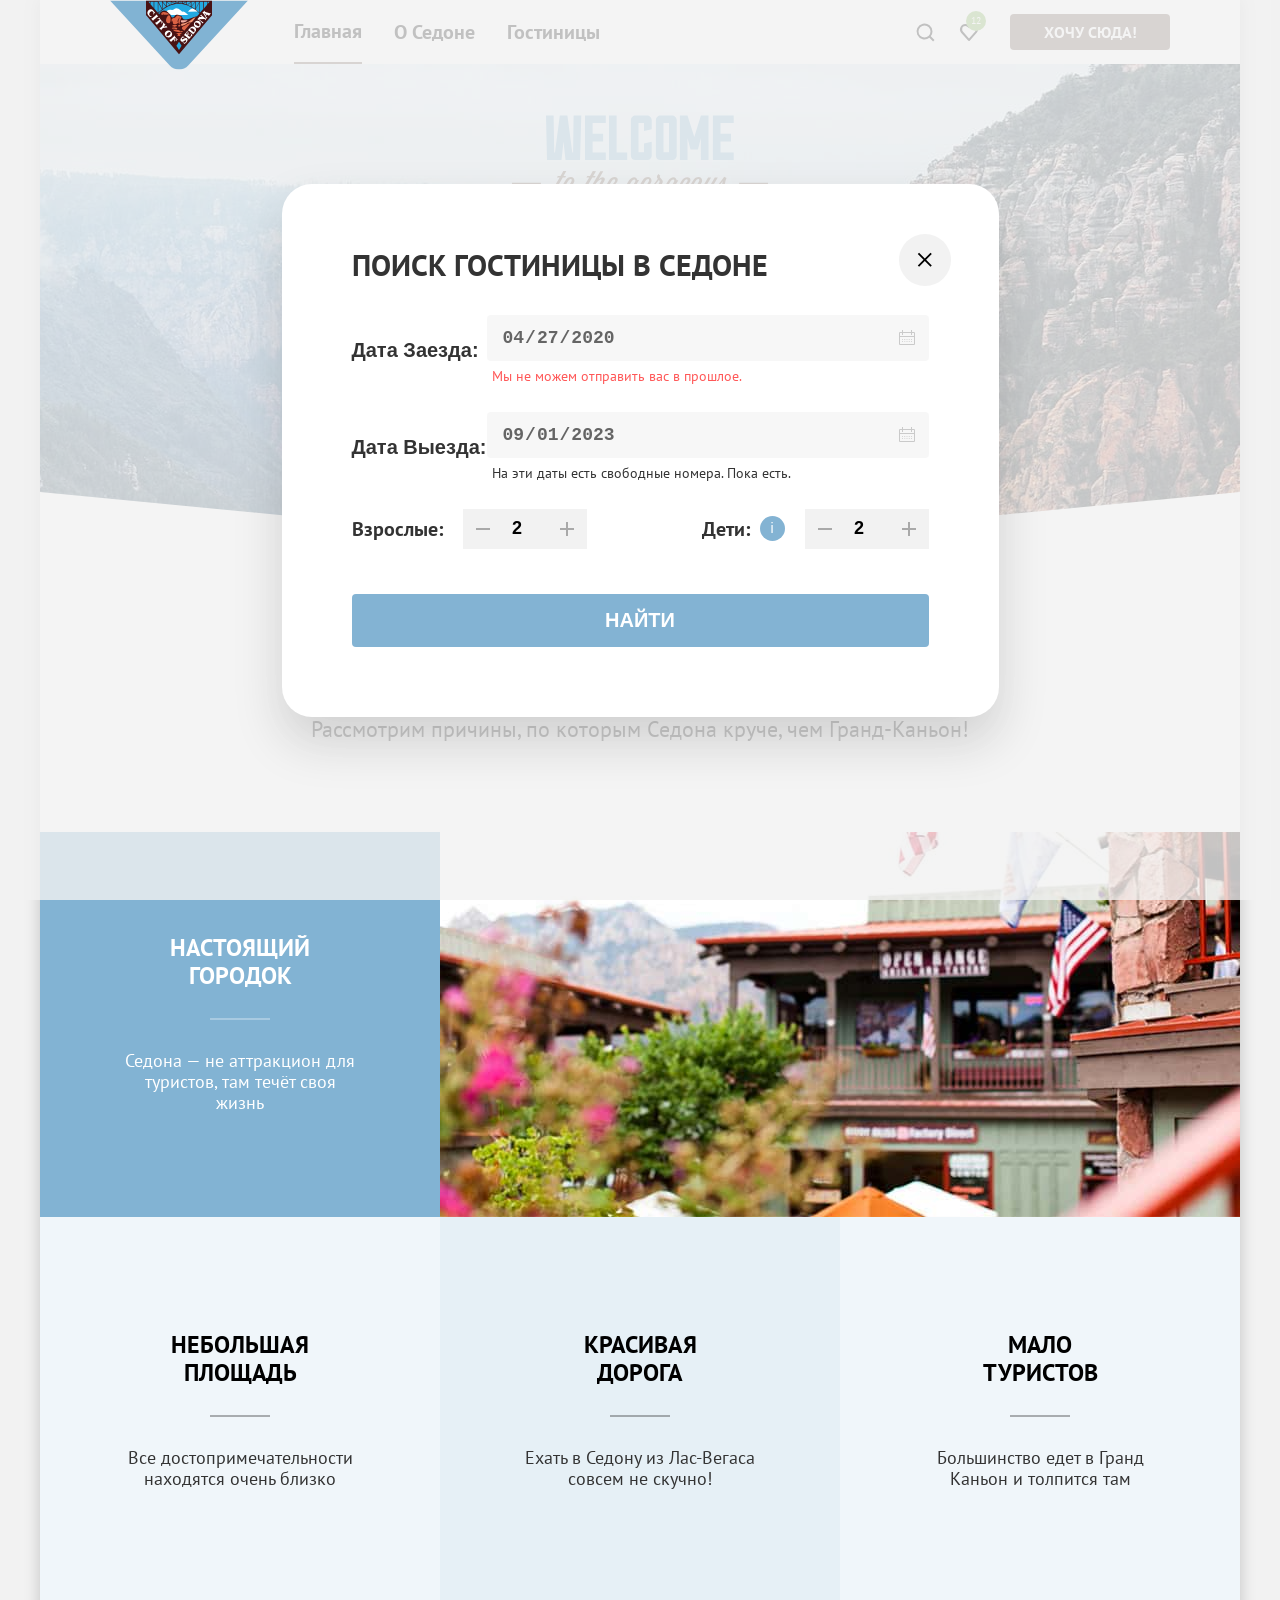
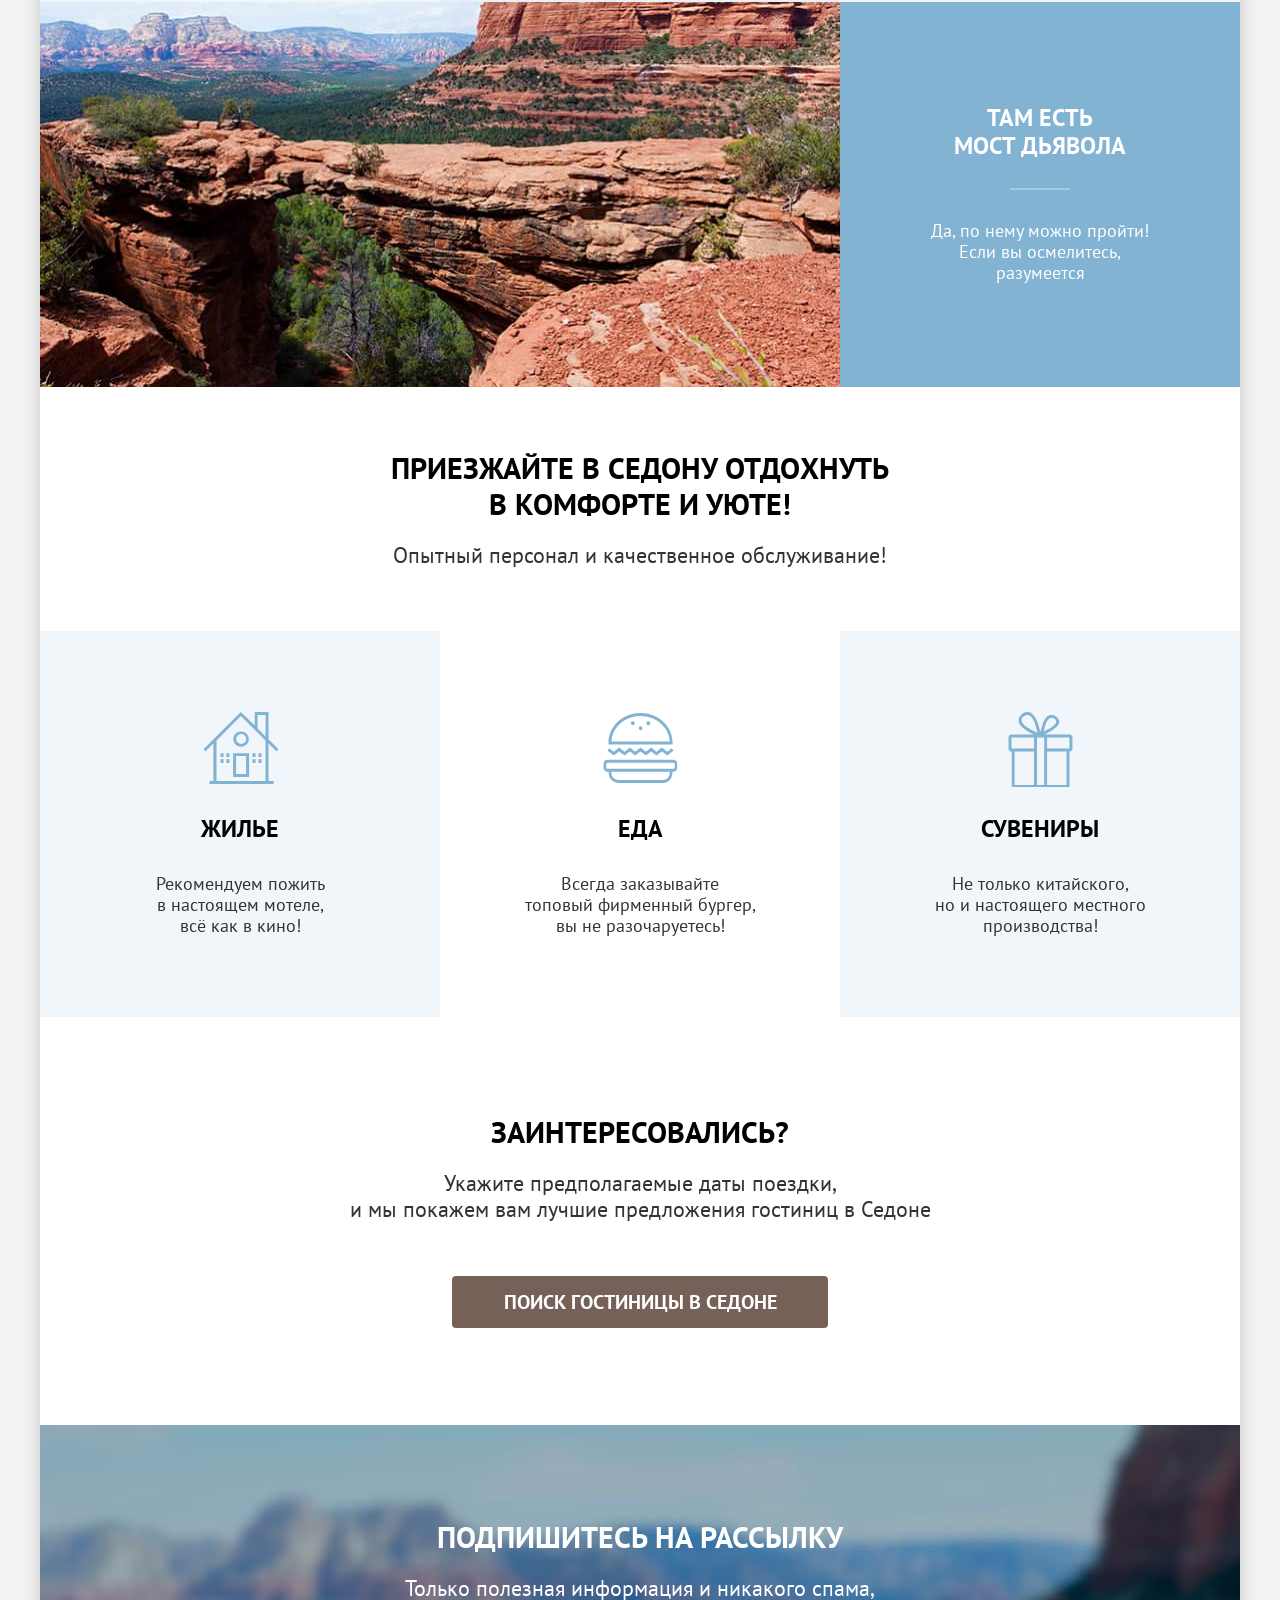
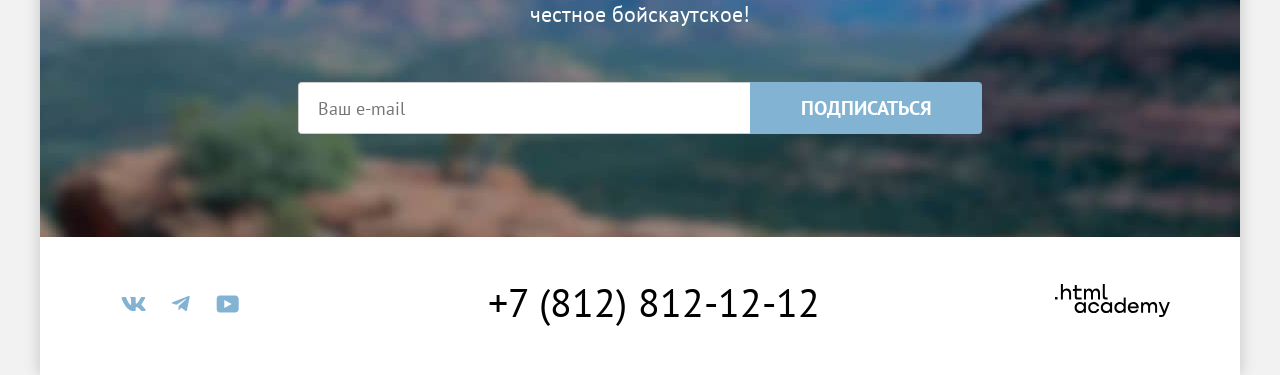
==== commit 04a2d33c: "Добавляет модальное окно, фавикон, состояния" ====
--- a/index.html
+++ b/index.html
@@ -11,8 +11,8 @@
   <body>
     <div class="container">
       <header class="page-header">
-        <a class="logotype" href="index.html"><img class="page-header-logo" src="images/logo/logo-sedona.svg" width="138" height="70"
-            alt="Логотип городка Седона в Аризоне"></a>
+        <a class="logotype" href="index.html"><img class="page-header-logo" src="images/logo/logo-sedona.svg"
+            width="138" height="70" alt="Логотип городка Седона в Аризоне"></a>
         <nav class="navigation">
           <ul class="all-list navigation-list">
             <li class="navigation-item">
@@ -64,20 +64,21 @@
               </div>
               <img class="advantages-sity" src="images/photo-1.jpg" width="800" height="385" alt="улицы Седоны">
             </li>
-              <li class="advantages-item">
-                <h3 class="advantages-title">Небольшая<br>площадь</h3>
-                <p class="advantages-description">Все достопримечательности находятся очень близко</p>
-              </li>
-              <li class="advantages-item also">
-                <h3 class="advantages-title">Красивая<br> дорога</h3>
-                <p class="advantages-description">Ехать в Седону из Лас-Вегаса<br> совсем не скучно!</p>
-              </li>
-              <li class="advantages-item">
-                <h3 class="advantages-title">Мало<br> туристов</h3>
-                <p class="advantages-description">Большинство едет в Гранд Каньон и толпится там</p>
-              </li>
+            <li class="advantages-item">
+              <h3 class="advantages-title">Небольшая<br>площадь</h3>
+              <p class="advantages-description">Все достопримечательности находятся очень близко</p>
+            </li>
+            <li class="advantages-item">
+              <h3 class="advantages-title">Красивая<br> дорога</h3>
+              <p class="advantages-description">Ехать в Седону из Лас-Вегаса<br> совсем не скучно!</p>
+            </li>
+            <li class="advantages-item">
+              <h3 class="advantages-title">Мало<br> туристов</h3>
+              <p class="advantages-description">Большинство едет в Гранд Каньон и толпится там</p>
+            </li>
             <li class="advantages-item-main">
-              <img class="advantages-mountain" src="images/photo-2.jpg" width="800" height="400" alt="фотография моста дьявола">
+              <img class="advantages-mountain" src="images/photo-2.jpg" width="800" height="385"
+                alt="фотография моста дьявола">
               <div class="text-content">
                 <h3 class="advantages-title-main">Там есть<br>мост дьявола</h3>
                 <p class="advantages-description-main">Да, по нему можно пройти! Если вы осмелитесь, разумеется</p>
@@ -87,24 +88,24 @@
         </section>
         <section class="services">
           <div class="main-serv">
-            <h2 class="main-title">Приезжайте в седону отдохнуть<br> в комфорте и уюте!</h2>
-            <p class="main-description">Опытный персонал и качественное обслуживание!</p>
+            <h2 class="main-title serv">Приезжайте в седону отдохнуть<br> в комфорте и уюте!</h2>
+            <p class="main-description serv">Опытный персонал и качественное обслуживание!</p>
           </div>
           <ul class="all-list advantages-list">
-              <li class="services-item also">
-                <h3 class="services-title house">Жилье</h3>
-                <p class="services-description">Рекомендуем пожить в настоящем мотеле,<br> всё как в кино!</p>
-              </li>
-              <li class="services-item no-bacground">
-                <h3 class="services-title food">Еда</h3>
-                <p class="services-description">Всегда заказывайте топовый фирменный бургер, вы не разочаруетесь!</p>
-              </li>
-              <li class="services-item also">
-                <h3 class="services-title gifts">Сувениры</h3>
-                <p class="services-description">Не только китайского, <br>но и настоящего местного<br> производства!</p>
-              </li>
-          </ul>
-          </section>
+            <li class="services-item">
+              <h3 class="services-title house">Жилье</h3>
+              <p class="services-description">Рекомендуем пожить<br> в настоящем мотеле,<br> всё как в кино!</p>
+            </li>
+            <li class="services-item">
+              <h3 class="services-title food">Еда</h3>
+              <p class="services-description">Всегда заказывайте<br> топовый фирменный бургер, вы не разочаруетесь!</p>
+            </li>
+            <li class="services-item">
+              <h3 class="services-title gifts">Сувениры</h3>
+              <p class="services-description">Не только китайского, <br>но и настоящего местного<br> производства!</p>
+            </li>
+          </ul>
+        </section>
         <section class="booking">
           <h2 class="main-title">Заинтересовались?</h2>
           <p class="booking-description">Укажите предполагаемые даты поездки,<br>и мы покажем вам лучшие предложения
@@ -132,16 +133,30 @@
           <ul class="all-list social-list">
             <li class="social-item">
               <a class="social-vk social-link" href="https://vk.com/htmlacademy">
+                <svg class="social" xmlns="http://www.w3.org/2000/svg" width="48" height="40" fill="currentColor"
+                  viewBox="0 0 48 40">
+                  <path fill-rule="evenodd"
+                    d="M35.1 14q.4-1-.8-1h-2.6q-1 0-1.1.7S29.2 17 27.3 19q-.8.9-1.2.8t-.4-.7v-5.2q0-.9-.8-.9h-4q-.8 0-.8.6c0 .6 1 .8 1 2.5V20q.1 1.1-.4 1c-.9 0-3-3.2-4.3-6.9q-.3-1-1.2-1h-2.6q-1.1 0-1 .7c0 .7 1 4.1 4.2 8.6 2.2 3 5.2 4.7 8 4.7 1.7 0 1.9-.4 1.9-1v-2.3q0-1 .7-.9c.4 0 1 .2 2.6 1.7 1.8 1.7 2 2.5 3 2.5h2.7q1.1 0 1-1.1-.5-1.1-2.3-3L31.6 21q-.5-.6 0-1.1s3.2-4.4 3.5-6"
+                    clip-rule="evenodd" />
+                </svg>
                 <span class="visually-hidden">Vkontakte</span>
               </a>
             </li>
             <li class="social-item">
               <a class="social-tg social-link" href="https://t.me/htmlacademy">
+                <svg xmlns="http://www.w3.org/2000/svg" width="48" height="40" fill="currentColor" viewBox="0 0 48 40">
+                  <path
+                    d="m31.5 12.1-16 6.1q-1.5.8-.2 1.4l4.1 1.2 9.5-6q.8-.2.5.2l-7.7 7-.3 4.2q.6 0 .9-.4l2-2 4 3q1.3.8 1.6-.6l2.7-12.8c.3-1.1-.4-1.6-1.1-1.3" />
+                </svg>
                 <span class="visually-hidden">Telegram</span>
               </a>
             </li>
             <li class="social-item">
               <a class="social-youtube social-link" href="https://www.youtube.com/user/htmlacademyru">
+                <svg xmlns="http://www.w3.org/2000/svg" width="48" height="40" fill="currentColor" viewBox="0 0 48 40">
+                  <path
+                    d="M31.3 11.5H15.8c-1.8 0-3.1 1.6-3.1 3.4v10c0 2 1.3 3.6 3.1 3.6h15.7c1.6 0 3.2-1.6 3.2-3.4V14.9c-.3-1.8-1.6-3.4-3.4-3.4M20.3 24v-8l7.4 4z" />
+                </svg>
                 <span class="visually-hidden">Youtube</span>
               </a>
             </li>
@@ -153,12 +168,94 @@
           </ul>
           <section class="logo">
             <h3 class="visually-hidden">Лого школы</h3>
-            <a class="school-logo" href="https://htmlacademy.ru"><img class="footer-school-logo" src="images/logo/logo-htmlacademy.svg"
-                width="115" height="33" alt="Логотип HTML ACADEMY"></a>
+            <a class="school-logo" href="https://htmlacademy.ru">
+              <svg xmlns="http://www.w3.org/2000/svg" width="115" height="33" fill="currentColor" viewBox="0 0 115 33">
+                <g clip-path="url(#a)">
+                  <path
+                    d="M0 12.9v2.6h2.5v-2.6zM11.6 4.5Q9.2 4.6 8 6.2h-.1V0h-2v15.5h2v-5.3c0-2.1 1.3-3.6 3.3-3.6 1.8 0 2.9 1.4 2.9 3.2v5.7h2V9.4c.1-3-1.8-4.9-4.5-4.9M26.6 4.8h-4.8V1.1h-2v3.8h-1.9v2h1.9v6q0 2.6 2.7 2.7h4.1v-2h-3.7q-1 0-1.1-1.1V6.8h4.8zM41.1 4.6q-2.5 0-3.5 2.1h-.1a4 4 0 0 0-3.4-2.1Q32 4.8 31 6.4h-.1V4.8H29v10.6h2V10c0-2 1-3.5 2.6-3.5q2.3.1 2.4 2.6v6.3h2V9.8c0-2.4 1.4-3.3 2.6-3.3q2.3.1 2.4 2.6v6.3h2V8.9c.1-2.5-1.4-4.3-3.9-4.3M47.8 12.7q0 2.6 2.8 2.7h2v-2h-1.7q-1 0-1.1-1.1V0h-2zM28.9 19.7a5 5 0 0 0-3.9-1.8c-3.1 0-5.4 2.3-5.4 5.6s2.3 5.6 5.4 5.6q2.7-.1 3.8-1.9h.1v1.6h2V18.2h-2zm-3.6 7.4a3.5 3.5 0 0 1-3.6-3.6c0-2 1.4-3.6 3.6-3.6s3.6 1.6 3.6 3.6c0 1.9-1.4 3.6-3.6 3.6M44.2 22c-.5-2.4-2.6-4.1-5.4-4.1a5.4 5.4 0 0 0-5.6 5.6c0 3.1 2.2 5.6 5.6 5.6 2.8 0 4.9-1.8 5.4-4.2h-2.1a3.4 3.4 0 0 1-3.3 2.3 3.5 3.5 0 0 1-3.6-3.6c0-2 1.4-3.6 3.6-3.6q2.5.2 3.3 2.2h2.1zM55.1 19.7a5 5 0 0 0-3.9-1.8c-3.1 0-5.4 2.3-5.4 5.6s2.3 5.6 5.4 5.6q2.7-.1 3.8-1.9h.1v1.6h2V18.2h-2zm-3.6 7.4a3.5 3.5 0 0 1-3.6-3.6c0-2 1.4-3.6 3.6-3.6s3.6 1.6 3.6 3.6c0 1.9-1.5 3.6-3.6 3.6M68.7 19.8a5 5 0 0 0-3.9-1.9c-3.1 0-5.4 2.3-5.4 5.6s2.2 5.6 5.4 5.6q2.6-.1 3.8-1.8h.1v1.5h2V13.4h-2zm-3.6 7.3a3.5 3.5 0 0 1-3.6-3.6c0-2 1.4-3.6 3.6-3.6s3.6 1.6 3.6 3.6c-.1 2-1.5 3.6-3.6 3.6M78.3 17.9a5.4 5.4 0 0 0-5.5 5.6c0 3 2.1 5.6 5.5 5.6 2.5 0 4.5-1.3 5.2-3.6h-2.1q-.8 1.6-3 1.6c-1.9 0-3.3-1.3-3.4-2.9h8.8c.2-3.6-2-6.3-5.5-6.3m0 1.9q2.7.1 3.3 2.6h-6.5a3 3 0 0 1 3.2-2.6M98.2 17.9a4 4 0 0 0-3.6 2h-.1q-1-1.9-3.4-2-2.2 0-3.1 1.8v-1.5h-1.9v10.6h2v-5.4q.1-3.2 2.6-3.5 2.3.1 2.4 2.6v6.3h2v-5.6c0-2.4 1.4-3.3 2.6-3.3q2.3.1 2.4 2.6v6.3h2v-6.5c.1-2.6-1.4-4.4-3.9-4.4M109.4 27l-3.6-8.9h-2.2l4.8 11.6q-.3 1.3-1.7 1.2h-2.5v2h2.5q2.6 0 3.5-2.6l4.7-12.2h-2.1z" />
+                </g>
+                <defs>
+                  <clipPath id="a">
+                    <path fill="#fff" d="M0 0h115v33H0z" />
+                  </clipPath>
+                </defs>
+              </svg>
+            </a>
           </section>
         </section>
       </footer>
     </div>
+    <div class="modal-container">
+      <div class="modal modal-search">
+        <button class="modal-close-button">
+          <span class="visually-hidden">Закрыть</span>
+        </button>
+        <section class="modal-content">
+          <div class="form-header">
+            <h2>Поиск гостиницы в Седоне</h2>
+            <button class="close-btn">&times;</button>
+          </div>
+
+          <form id="hotel-search">
+            <div class="form-group row">
+              <label for="check-in">Дата Заезда:</label>
+              <div class="input-wrapper">
+                <input class="custom-date" type="date" id="check-in" value="2020-04-27" required>
+                <span class="error-msg" id="check-in-error">Мы не можем отправить вас в прошлое.</span>
+              </div>
+            </div>
+
+            <div class="form-group row">
+              <label for="check-out">Дата Выезда:</label>
+              <div class="input-wrapper">
+                <input class="custom-date" type="date" id="check-out" value="2023-09-01" required>
+                <span class="success-msg">На эти даты есть свободные номера. Пока есть.</span>
+              </div>
+            </div>
+
+            <div class="form-group guests-row">
+              <div class="guests-counter">
+                <label>Взрослые:</label>
+                <div class="counter-controls">
+                  <button type="button" class="minus">
+                    <svg xmlns="http://www.w3.org/2000/svg" width="40" height="48" fill="currentColor" viewBox="0 0 40 48"><path  d="M13 23v2h14v-2z"/>
+                    </svg>
+                  </button>
+                  <input type="number" value="2" min="1" readonly>
+                  <button type="button" class="plus">
+                    <svg xmlns="http://www.w3.org/2000/svg" width="40" height="48" fill="currentColor" viewBox="0 0 40 48"><path d="M27 23h-6v-6h-2v6h-6v2h6v6h2v-6h6z"/>
+                    </svg>
+                  </button>
+                </div>
+              </div>
+              <div class="guests-counter">
+                <div class="label-with-info">
+                  <label>Дети:</label>
+                  <div class="info-icon">i
+                    <div class="tooltip">
+                      Укажите количество детей, которые будут с вами, возраст которых от 6 до 18 лет. Дети до 6 лет
+                      размещаются бесплатно.
+                    </div>
+                  </div>
+                </div>
+                <div class="counter-controls">
+                  <button type="button" class="minus">
+                    <svg xmlns="http://www.w3.org/2000/svg" width="40" height="48" fill="currentColor" viewBox="0 0 40 48"><path d="M13 23v2h14v-2z"/>
+                    </svg>
+                  </button>
+                  <input type="number" value="2" min="0" readonly>
+                  <button type="button" class="plus">
+                    <svg xmlns="http://www.w3.org/2000/svg" width="40" height="48" fill="currentColor" viewBox="0 0 40 48"><path d="M27 23h-6v-6h-2v6h-6v2h6v6h2v-6h6z"/>
+                    </svg>
+                  </button>
+                </div>
+              </div>
+            </div>
+
+            <button type="submit" class="submit-btn">Найти</button>
+          </form>
+        </section>
+      </div>
+    </div>
   </body>
-
 </html>
--- a/style/style.css
+++ b/style/style.css
@@ -57,6 +57,7 @@
   display: flex;
   align-items: center;
   position: relative;
+  padding: 0 70px 0 238px;
 }
 
 .logotype {
@@ -84,6 +85,7 @@
 
 .navigation {
   display: flex;
+  flex-grow: 1;
 }
 
 .navigation-item{
@@ -93,15 +95,15 @@
 
 .navigation-list {
   display: flex;
-  width: 650px;
   align-items: center;
-  margin-left: 250px;
+  margin-right: auto;
+
 
 }
 
 .navigation-user {
   width: 88px;
-  padding-right: 14px;
+  padding-right: 19px;
   display: flex;
 }
 .navigation-link {
@@ -154,17 +156,16 @@
   background-color: #7db54f;
   color: #ffffff;
   font-size: 10px;
-  line-height: 10px;
+  line-height: 20px;
   text-align: center;
   text-decoration: none;
-  width: 16px;
-  height: 13px;
+  min-width: 20px;
+  height: 20px;
   font-family: "PT Sans",sans-serif;
   display: block;
-  padding-top: 3px;
-  position: absolute;
-  top: 15px;
-  left:20px;
+  position: absolute;
+  top: 11px;
+  left:19px;
 }
 
 /*Hero*/
@@ -201,7 +202,7 @@
 /* advantages */
 
 .main {
-  padding: 69px 160px;
+  padding: 70px 180px 90px 180px;
   }
 
   .main-index {
@@ -209,7 +210,7 @@
   }
 
 .main-serv {
-  padding: 69px 160px;
+  padding: 63px 160px;
 
   }
 
@@ -224,6 +225,10 @@
   margin-top: 0;
 }
 
+.serv {
+  margin-bottom: 20px;
+}
+
 .advantages-photo{
   position: relative;
 }
@@ -241,9 +246,18 @@
 .advantages-item {
   padding: 102px 85px;
   width: 230px;
+  min-height: 181px;
+  display: flex;
+  flex-direction: column;
+  justify-content: center;
+}
+.advantages-item:nth-child(odd){
+  background-color: rgba(131, 179, 211, 0.2);
+}
+
+.advantages-item:nth-child(even){
   background-color: rgba(131, 179, 211, 0.12);
 }
-
 
 .advantages-item-main {
   display: flex;
@@ -334,11 +348,14 @@
   width: 400px;
   text-align: center;
   box-sizing: border-box;
-  padding: 75px;
-}
-
-.also {
-  background-color: rgba(131, 179, 211, 0.2);
+  padding: 81px;
+  display: flex;
+  flex-direction: column;
+  justify-content: center;
+}
+
+.services-item:nth-child(odd){
+  background-color: rgba(131, 179, 211, 0.12);
 }
 
 .container {
@@ -349,6 +366,7 @@
   display: flex;
   flex-direction: column;
   min-height: 100%;
+  box-shadow: 0 0 15px rgba(0, 0, 0, 0.2);
 }
 
 
@@ -372,7 +390,7 @@
   content: "";
   width: 75px;
   height: 75px;
-  top: 10px
+  top: 0;
   }
 
 .services-title.house::before {
@@ -390,14 +408,12 @@
   margin:0;
 }
 
-.no-bacground {
-  background-color: transparent;
-}
+
 .booking {
   display: flex;
   flex-direction: column;
   align-items: center;
-  padding: 60px;
+  padding: 97px;
 }
 
 .booking-description {
@@ -405,6 +421,7 @@
   font-size: 22px;
   line-height: 26px;
   margin-bottom: 54px;
+  margin-top: -5px;
   text-align: center;
 }
 
@@ -416,12 +433,13 @@
   background-image: url("../images/blur/background-subscribe.jpg");
   background-repeat: no-repeat;
   text-align: center;
-  padding: 96px 258px 104px;
+  padding: 94px 258px 103px;
 
 }
 
 .subscribe-catalog {
   background-image: none;
+  padding: 115px 258px 103px;
 }
 
 .subscribe-title {
@@ -430,7 +448,7 @@
   color: rgba(255, 255, 255, 1);
   font-size: 30px;
   line-height: 36px;
-  margin: 0 0 30px;
+  margin: 0 0 20px;
 }
 
 .subscribe-title-catalog {
@@ -460,12 +478,14 @@
 .newsletter-form {
   display: flex;
   width: 684px;
-  height: 52px;
+  min-height: 52px;
+  margin-top: 25px;
 }
 
 .field {
+  font-family: "PT Sans",sans-serif;
   flex-grow: 1;
-  padding: 0 15px;
+  padding: 0 19px;
   border: 1px solid #ccc;
   border-right: none;
   border-radius: 4px 0 0 4px;
@@ -481,6 +501,7 @@
   width: 232px;
   font-size: 20px;
   line-height: 36px;
+  border-radius: 0 4px 4px 0;
 
 }
 /* footer*/
@@ -505,31 +526,10 @@
  position: relative;
 }
 
-.social-link::after {
-  content:"";
-  background-repeat: no-repeat;
-  position: absolute;
-  width: 47px;
-  height: 40px;
-}
-
-.social-vk::after {
-  background-image: url("../images/social-icon/social-vk.svg");
-}
-
-.social-tg::after {
- background-image: url("../images/social-icon/social-telegram.svg");
-
-}
-
-.social-youtube::after {
-  background-image: url("../images/social-icon/social-youtube.svg");
-}
-
 .footer-social {
   display: flex;
   justify-content: space-between;
-  padding: 40px 70px;
+  padding: 47px 70px;
 }
 
 .number {
@@ -539,7 +539,7 @@
 .footer-contacts-address-phone {
   font-family: "PT Sans", sans-serif;
   font-size: 40px;
-  line-height: 40px;
+  line-height: 36px;
   color:#000;
 }
 
@@ -551,16 +551,16 @@
   .inner-header {
   background-image: url("../images/blur/back-filter.jpg");
   background-size: cover;
-  padding: 50px 70px 50px 70px;
+  padding: 36px 70px 60px 70px;
 }
 
 .inner-header-title {
   font-family: "PT Sans",sans-serif;
   color: #fff;
-  font-weight: 700;
   font-size: 60px;
-  line-height: 78px;
-  margin: 0;
+  line-height: 77px;
+  margin-top: 0;
+  margin-bottom:6px;
 }
 
 .breadcrumbs {
@@ -586,7 +586,7 @@
   width: 8px;
   height: 19px;
   content: "";
-  margin-left: 20px;
+  margin-left: 23px;
   display: block;
 }
 
@@ -595,7 +595,7 @@
   font-weight: 400;
   font-size: 16px;
   line-height: 21px;
-  padding-left: 10px;
+  padding-left: 18px;
 }
 
 .catalog-filter-group {
@@ -605,15 +605,23 @@
   width: 150px;
   padding: 0;
   border: none;
+  margin-right:70px;
+  margin-left:0;
+  margin-top:1px;
+}
+
+.catalog-filter {
+  display: flex;
 }
 
 .catalog-filter-title {
   font-weight: 700;
   font-size: 20px;
-  line-height: 24px;
-  margin-bottom: 20px;
+  line-height: 27px;
+  margin-bottom: 26px;
   margin-top:0;
   color: #fff;
+  padding-left:0;
 }
 
 .catalog-filter-item {
@@ -629,6 +637,7 @@
   display: flex;
   flex-direction: column;
   justify-content: space-between;
+  margin-bottom:9px;
 }
 
 .catalog-products {
@@ -669,6 +678,11 @@
 .newsletter-button:hover {
  background-color: #68a2ca;
 }
+
+.button-reset:hover {
+  color: rgba(255, 255, 255, 0.9);
+}
+
 
 .button-go:active,
 .product-card-button:active,
@@ -689,9 +703,6 @@
   color:#fff;
 }
 
-.button-reset:hover {
-  color: rgba(255, 255, 255, 1);
-}
 
 .price-filter {
   display: flex;
@@ -707,14 +718,13 @@
 .range {
   position: relative;
   width: 282px;
-  height: 20px;
-  margin-top: 30px;
+  margin-top: 36px;
 }
 
 .range-scale {
   position: absolute;
-  top: 7px;
-  left: 0;
+  top: 8px;
+  left: 6px;
   width: 100%;
   height: 4px;
   background-color: #8e8e8e;
@@ -751,7 +761,7 @@
 
 /* Правый бегунок */
 .toggle-max {
-  left: 75%;
+  left: 74%;
 }
 
 .price-input {
@@ -760,11 +770,11 @@
 
 .for-to {
   position: absolute;
-  top: 12px;
+  top: 18px;
   right: 20px;
 }
 .input {
-  width: 140px;
+  width: 143px;
   height: 48px;
   padding: 0 0 0 20px;
   border: none;
@@ -772,8 +782,9 @@
   font-weight: 700;
   font-size: 18px;
   line-height: 24px;
-  color: rgba(0, 0, 0, 1);
+  background-color: #f2f2f2;
   box-sizing: border-box;
+  margin-top:5px;
 }
 
   .input::-webkit-inner-spin-button,
@@ -793,13 +804,21 @@
   border-bottom-right-radius: 4px;
 }
 
+.input:hover{
+  background-color: #e5e5e5;
+}
+.input:focus {
+  background-color: #e5e5e5;
+  border: 3px solid #83b3d3;
+}
+
 
 /* search-result*/
 
 .search-results-page {
   width: 1060px;
   display: flex;
-  padding: 35px 70px;
+  padding: 51px 70px 40px 70px;
   align-items: center;
 }
 
@@ -828,7 +847,7 @@
 
 .options-icon {
   display: flex;
-  width: 160px;
+  width: 161px;
   height: 48px;
   justify-content: space-between;
   margin-left: auto;
@@ -836,9 +855,16 @@
 }
 
 .icon-catalog{
-  width: 48px;
-  height: 48px;
+  width: 46px;
+  height: 45px;
   display: block;
+  border: 2px solid #e5e5e5;
+  border-radius: 4px;
+}
+
+.icon-catalog-current {
+  border: 2px solid #000000;
+  border-radius: 4px;
 }
 
 .icon-catalog::before {
@@ -846,7 +872,7 @@
   background-position: center;
   content: "";
   width: 48px;
-  height: 48px;
+  height: 44px;
   position: absolute;
 }
 
@@ -859,14 +885,12 @@
 
 .product-card-list {
   text-align: center;
-  display: flex;
+  display: grid;
+  grid-template-columns: repeat(auto-fill, minmax(300px,1fr));
   flex-wrap: wrap;
-  gap: 16px;
+  gap: 20px;
   border-bottom: 1px solid #e5e5e5;
   padding-bottom: 40px;
-
-
-
 }
 
 .product-card-list li:last-child {
@@ -879,15 +903,18 @@
 .product-card {
   box-sizing: border-box;
   padding: 20px;
+  padding-bottom:10px;
   border: 1px solid #e5e5e5;
   border-radius: 4px;
-  height: 438px;
+  min-height: 438px;
   width: 340px;
+  display: flex;
+  flex-direction: column;
 }
 
 .product-card-title {
-  margin-bottom: 16px;
-  margin-top: 16px;
+  margin-bottom: 15px;
+  margin-top: 13px;
   font-size: 24px;
   line-height: 28px;
   text-align: left;
@@ -897,9 +924,10 @@
 .description-sum {
   display: flex;
   width: 300px;
-  height: 21px;
+  font-size: 18px;
+  line-height: 21px;
   justify-content: space-between;
-  margin-bottom: 16px;
+  margin-bottom: 15px;
   margin-top: 0;
 
 }
@@ -939,12 +967,13 @@
   display: flex;
   width: 300px;
   justify-content: space-between;
+  align-items: center;
+  margin-top:auto;
 }
 
 .raiting {
   background-color: #f2f2f2;
   width: 140px;
-  height: 36px;
   font-size: 16px;
   line-height: 20px;
   text-transform: uppercase;
@@ -952,6 +981,8 @@
   border-radius: 4px;
   border: none;
   padding: 8px 0;
+  margin-bottom:0;
+  margin-top:6px;
 
 
 }
@@ -1000,7 +1031,7 @@
   width: 88px;
 }
 .star-3 {
-  width: 68px;
+  width: 66px;
 }
 
 .star-2 {
@@ -1011,19 +1042,8 @@
   position: relative;
   display: inline-block;
   width: 292px;
-  margin-left: 200PX;
-}
-
-.select-wrapper:hover{
-  border: 2px solid #68a2Ca;
-  border-radius: 4px;
-}
-
-.select-wrapper:disabled {
-  border: 2px solid rgba(0, 0, 0, 0.3);
-  color: rgba(0, 0, 0, 0.3);
-}
-
+  margin-left: 158px;
+}
 
 .select-wrapper::after{
   content: "";
@@ -1039,10 +1059,10 @@
 
 .select-wrapper select{
   width: 100%;
-  padding: 10px 35px 10px 15px;
+  padding: 11px 55px 12px 18px;
   font-size: 18px;
-  line-height: 21px;
-  border: 2px solid #e5e5e5;
+  line-height: 23px;
+  border: 1px solid #e5e5e5;
   border-radius: 4px;
   cursor: pointer;
   appearance: none;
@@ -1062,18 +1082,15 @@
 
 .checkbox-label,
 .radio-label {
-  margin-bottom: 10px;
+  margin-bottom: 13px;
 }
 
 .checkbox-input,
-.radio-input {
-  width: 25px;
+.radio-input  {
+  width: 31px;
   height: 17px;
   margin:0;
-}
-
-.radio-input {
-  margin:0;
+  appearance: none;
 }
 
 .checkbox-input::after,
@@ -1090,9 +1107,399 @@
   background-image: url("../images/icon/ellipse.empty.svg");
 }
 
-.check::after {
+.checkbox-input:checked:after {
   background-image: url("../images/icon/checkbox.svg");
 }
-.check-radio::after{
+.radio-input:checked:after{
   background-image: url("../images/icon/radio.svg");
 }
+.modal-container {
+  position: fixed;
+  top: 0;
+  left: 0;
+  display: flex;
+  width: 100%;
+  height: 100%;
+  background-color: rgba(242, 242, 242, 0.8);
+}
+
+.modal-container-close {
+  display: none;
+}
+
+.modal {
+  position: relative;
+  margin: auto;
+  padding: 70px;
+  border-radius: 30px;
+  background-color: #ffffff;
+  box-shadow: 0 25px 50px rgba(0, 0, 0, 0.15);
+}
+
+.modal-search {
+  width: 577px;
+}
+
+.modal-close-button {
+  position: absolute;
+  padding: 0;
+  top: 50px;
+  right: 48px;
+  width: 52px;
+  height: 52px;
+  background-color: #f2f2f2;
+  border: none;
+  border-radius: 50%;
+  background-image: url("../images/icon/close\ .svg");
+  background-repeat: no-repeat;
+  background-position: center;
+  cursor: pointer;
+}
+
+.modal-title {
+  margin: 0;
+  margin-bottom: 64px;
+  font-family: "PT Sans", sans-serif;
+  font-size: 30px;
+  line-height: 36px;
+  font-weight: 700;
+  color: #000000;
+  text-transform: uppercase;
+}
+
+.search-form {
+  background: #ffffff;
+  width: 577px;
+  padding: 40px;
+  box-shadow: 0 7px 15px rgba(0, 0, 0, 0.15);
+  position: relative;
+  box-sizing: border-box;
+}
+
+.form-header {
+  display: flex;
+  justify-content: space-between;
+  align-items: center;
+  margin-bottom: 40px;
+}
+
+.form-header h2 {
+  font-size: 30px;
+  font-weight: bold;
+  text-transform: uppercase;
+  margin: 0;
+}
+
+
+.form-group {
+  margin-bottom: 25px;
+}
+
+.row {
+  display: flex;
+  align-items: center;
+}
+
+.row label {
+  width: 135px;
+  font-weight: bold;
+  font-size: 20px;
+  font-family: "PT Sansn", sans-serif;
+}
+
+.custom-date {
+  -webkit-appearance: none;
+  appearance: none;
+  padding: 10px 40px 10px 12px;
+  background-image: url("../images/icon/date.svg");
+  background-repeat: no-repeat;
+  background-position: right 12px center;
+  opacity: 60%;
+}
+
+.custom-date:hover {
+  opacity: 100%;
+}
+.custom-date:active{
+  opacity: 60%;
+  background-color: #e5e5e5;
+}
+.custom-date:focus {
+  border: 3px solid #83b3d3;
+  background-color: #e5e5e5;
+  opacity: 60%;
+}
+
+.custom-date:disabled {
+  opacity: 30%;
+}
+
+.custom-date::-webkit-calendar-picker-indicator {
+  position: absolute;
+  top:0;
+  left:0;
+  right:0;
+  bottom:0;
+  width:auto;
+  height: auto;
+  color:transparent;
+  background: transparent;
+  cursor: pointer;
+}
+
+.input-wrapper {
+  flex-grow: 1;
+  position: relative;
+}
+
+input[type="date"] {
+  width: 100%;
+  padding: 12px 15px;
+  background-color: #f2f2f2;
+  border: none;
+  font-weight: bold;
+  font-size: 18px;
+  box-sizing: border-box;
+  border-radius: 4px;
+}
+
+
+
+/* Сообщения об ошибках и статусах */
+.error-msg, .success-msg {
+  display: block;
+  font-size: 14px;
+  margin-top: 5px;
+  padding-left: 5px;
+}
+
+.error-msg { color: #ff5757; }
+.success-msg { color: #333333; }
+
+/* Блок выбора количества гостей */
+.guests-row {
+  display: flex;
+  justify-content: space-between;
+  align-items: center;
+}
+
+.guests-counter {
+  display: flex;
+  align-items: center;
+}
+
+.guests-counter label {
+  font-weight: bold;
+  font-size: 20px;
+  line-height: 24px;
+  margin-right: 20px;
+}
+
+.counter-controls {
+  display: flex;
+  background-color: #f2f2f2;
+}
+
+.counter-controls button {
+  width: 40px;
+  height: 40px;
+  border: none;
+  background: none;
+  cursor: pointer;
+  font-size: 18px;
+  color: #a9a9a9;
+}
+
+.counter-controls input {
+  width: 40px;
+  text-align: center;
+  border: none;
+  background: none;
+  font-weight: bold;
+  font-size: 18px;
+}
+.plus,
+.minus {
+  display: flex;
+  align-items: center;
+  justify-content: center;
+  border: none;
+  padding: 0;
+  color: rgba(117, 97, 87, 0.3);
+}
+
+.plus:hover,
+.minus:hover {
+  color:#000000;
+}
+.plus:active,
+.minus:active {
+  color: rgba(0, 0, 0, 1);
+}
+.plus:focus,
+.minus:focus {
+  border: 3px solid rgba(130, 179, 211, 1);
+  color: rgba(0, 0, 0, 1);
+}
+
+/* Иконка инфо и Всплывающая подсказка (Tooltip) */
+.label-with-info {
+  display: flex;
+  align-items: center;
+  margin-right: 20px;
+}
+
+.label-with-info label {
+  margin-right: 10px;
+}
+
+.info-icon {
+  width: 25px;
+  height: 25px;
+  background-color: #83b3d3;
+  border-radius: 50%;
+  color: white;
+  display: flex;
+  align-items: center;
+  justify-content: center;
+  font-size: 14px;
+  font-family: sans-serif;
+  cursor: pointer;
+  position: relative;
+}
+
+.tooltip {
+  visibility: hidden;
+  width: 256px;
+  background-color: #333333;
+  color: #fff;
+  text-align: left;
+  padding: 15px;
+  border-radius: 4px;
+  position: absolute;
+  z-index: 1;
+  top: 35px;
+  left: 50%;
+  transform: translateX(-50%);
+  font-size: 16px;
+  line-height: 20px;
+  box-shadow: 0 10px 20px rgba(0,0,0,0.2);
+}
+
+.tooltip::after {
+  content: "";
+  position: absolute;
+  bottom: 100%;
+  left: 50%;
+  margin-left: -5px;
+  border-width: 5px;
+  border-style: solid;
+  border-color: transparent transparent #333333 transparent;
+}
+
+.info-icon:hover .tooltip {
+  visibility: visible;
+}
+
+.submit-btn {
+  width: 100%;
+  background-color: #83b3d3;
+  color: white;
+  border: none;
+  padding: 15px;
+  font-size: 20px;
+  font-weight: bold;
+  text-transform: uppercase;
+  cursor: pointer;
+  border-radius: 4px;
+  margin-top: 20px;
+}
+
+.submit-btn:hover,
+.submit-btn:focus {
+  background-color: #68a2ca;
+}
+.submit-btn:active{
+  color: rgba(255, 255, 255, 0.3)
+}
+
+.footer-contacts-address-phone:hover,
+.footer-contacts-address-phone:focus {
+  color: rgba(117, 97, 87, 1)
+}
+.footer-contacts-address-phone:active {
+  color: rgba(117, 97, 87, 0.3)
+}
+
+.pagination-link:hover,
+.pagination-link:focus {
+  background-color: #68a2ca;
+}
+.pagination-link:active{
+  color: rgba(255, 255, 255, 0.3);
+}
+
+.icon-catalog:hover,
+.icon-catalog:active {
+ border: 2px solid #000000;
+}
+.icon-catalog:focus {
+  border: 2px solid #68a2ca;
+}
+.breadcrumbs-link:hover{
+  color: rgba(255, 255, 255, 0.6)
+}
+.breadcrumbs-link:active {
+  color: rgba(255, 255, 255, 0.3)
+}
+.breadcrumbs-link:focus {
+  color: rgba(255, 255, 255, 1);
+}
+.select-control:hover,
+.select-control:focus {
+  border: 1px solid rgba(104, 162, 202, 1);
+}
+.select-wrapper:has(select:disabled)::after {
+  opacity: 30%;
+  color: rgba(0, 0, 0, 0.3);
+}
+
+.radio-input:hover,
+.checkbox-input:hover {
+  opacity: 0.8;
+}
+.radio-input:active,
+.checkbox-input:active {
+  opacity: 0.3;
+}
+.range-toggle:hover {
+  box-shadow: 0 4px 10px rgba(0, 0, 0, 0.25);
+}
+.range-toggle:active,
+.range-toggle:focus {
+  border: 3px solid #83b3d3;
+}
+.social-link {
+  color: #83b3d3;
+}
+.social-link:hover {
+  color: #68a2ca;
+}
+.social-link:focus {
+  color: #68a2ca;
+}
+.social-link:active {
+  color: rgba(104, 162, 202, 0.3);
+}
+.school-logo {
+  color: #000;
+}
+.school-logo:hover {
+  color: #756157;
+}
+.school-logo:focus {
+  color: #756157;
+}
+.school-logo:active {
+  color: rgba(117, 97, 87, 0.3);
+}
